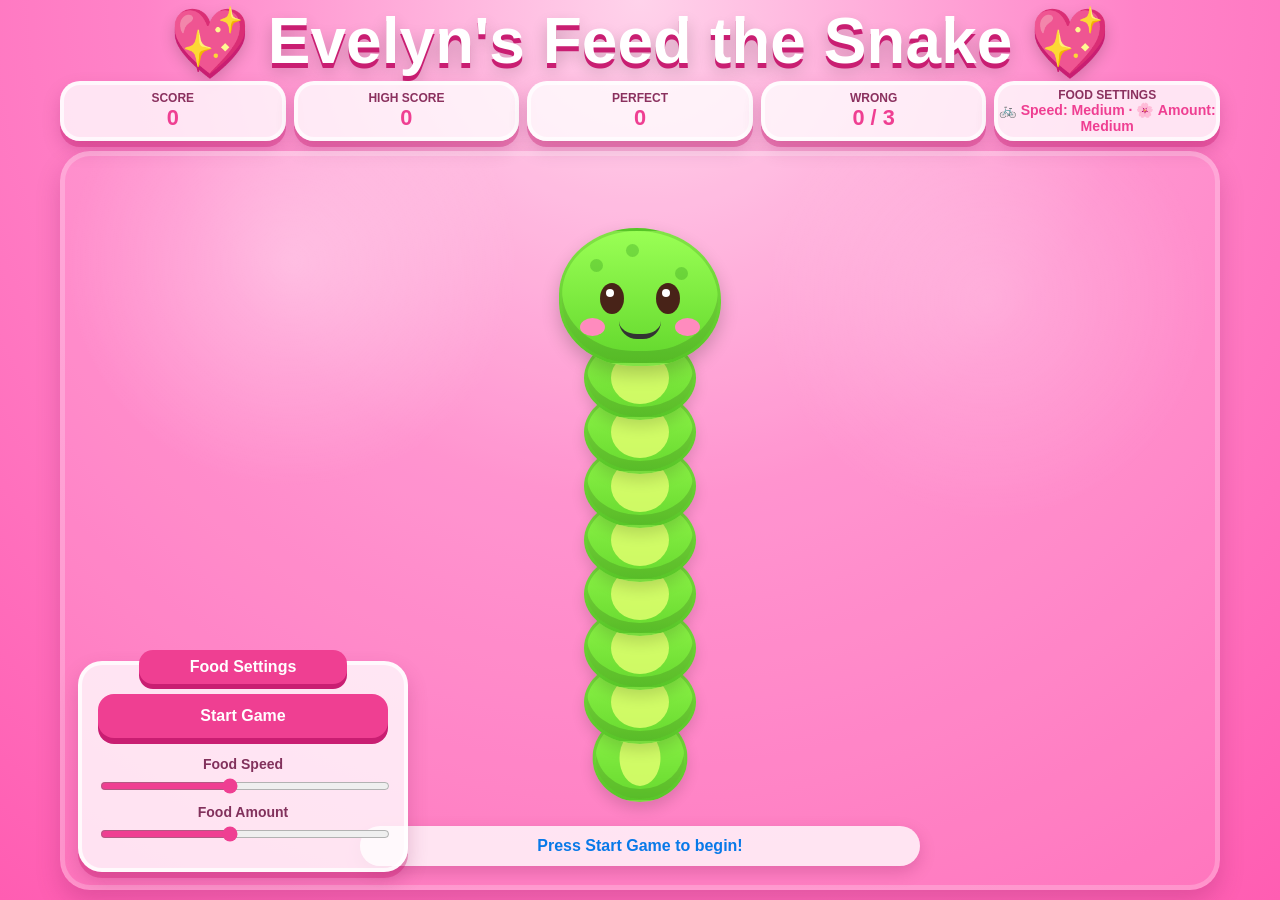
==== index.html @ 7399cce0 "Add files via upload" ====
<!doctype html>
<html lang="en">
<head>
<meta charset="utf-8" />
<meta name="viewport" content="width=device-width,initial-scale=1,viewport-fit=cover" />
<title>Evelyn's Feed the Snake</title>
<link rel="stylesheet" href="style.css" />
</head>
<body>
<main class="app">
  <header>
    <h1>💖 Evelyn's Feed the Snake 💖</h1>
    <section class="hud">
      <div><span>Score</span><b id="score">0</b></div>
      <div><span>High Score</span><b id="high">0</b></div>
      <div><span>Perfect</span><b id="perfect">0</b></div>
      <div><span>Wrong</span><b id="wrong">0 / 3</b></div>
      <div class="settings"><span>Food Settings</span><b id="settingsText">🚲 Speed: Medium · 🌸 Amount: Medium</b></div>
    </section>
  </header>

  <section class="game" id="game">
    <div class="snake" id="snake">
      <div class="tail"></div>
      <div class="seg s7"></div><div class="seg s6"></div><div class="seg s5"></div><div class="seg s4"></div><div class="seg s3"></div><div class="seg s2"></div><div class="seg s1"></div>
      <div class="head" id="head">
        <i class="spot a"></i><i class="spot b"></i><i class="spot c"></i>
        <i class="eye l"></i><i class="eye r"></i>
        <i class="cheek l"></i><i class="cheek r"></i>
        <i class="mouth"></i>
      </div>
    </div>

    <div class="toast" id="toast"></div>
    <div class="mega" id="mega">🔥 MEGA FEAST! 🔥<small id="megaPts">+0 points</small></div>
    <div class="goldAlert" id="goldAlert">⭐ Golden Meat appeared! ⭐</div>
    <div class="status" id="status">Press Start Game to begin!</div>

    <section class="controls">
      <strong>Food Settings</strong>
      <button id="start" type="button">Start Game</button>
      <label>Food Speed <input id="speed" type="range" min="1" max="10" value="5" /></label>
      <label>Food Amount <input id="amount" type="range" min="1" max="10" value="5" /></label>
    </section>

    <section class="gameOver" id="gameOver">
      <h2>Game Over</h2>
      <p id="finalScore">Final score: 0</p>
      <button id="again" type="button">Play Again</button>
    </section>
  </section>
</main>
<script src="game.js"></script>
</body>
</html>
---- style.css ----
*{box-sizing:border-box}html,body{margin:0;width:100%;height:100%;overflow:hidden;font-family:"Trebuchet MS",Arial,sans-serif;background:radial-gradient(circle at top,#ffd3eb,#ff83c8 45%,#ff5db2);color:#fff}button,input{font:inherit}.app{height:100dvh;width:min(1180px,100vw);margin:auto;padding:10px;display:grid;grid-template-rows:auto 1fr;gap:10px}h1{text-align:center;margin:0 0 8px;font-size:clamp(30px,5vw,68px);line-height:.98;text-shadow:0 5px 0 #c91e72,0 8px 16px #0003}.hud{display:grid;grid-template-columns:repeat(5,1fr);gap:8px}.hud>div{min-height:60px;border:4px solid #ffffffbb;border-radius:20px;background:#ffffffc9;color:#ef3f92;display:flex;align-items:center;justify-content:center;flex-direction:column;font-weight:900;box-shadow:0 6px 0 #c91e7260,0 9px 18px #7c145139}.hud span{font-size:12px;text-transform:uppercase;color:#8b315f}.hud b{font-size:clamp(15px,1.7vw,24px);text-align:center}.settings b{font-size:clamp(12px,1.1vw,16px)}.game{position:relative;overflow:hidden;border-radius:30px;background:radial-gradient(circle at 20% 15%,#ffffff55,transparent 20%),radial-gradient(circle at 80% 20%,#ffffff33,transparent 20%),#ffffff24;box-shadow:inset 0 0 0 5px #ffffff38,0 12px 24px #7c145139;touch-action:none}.game.shake{animation:shake .32s}.snake{position:absolute;left:50%;top:49%;width:190px;height:570px;transform:translate(-50%,-50%);z-index:4;animation:idle 2.8s ease-in-out infinite}.seg,.tail{position:absolute;left:50%;transform:translateX(-50%);border-radius:50%;background:linear-gradient(#91f54a,#66d92e);border:3px solid #328c1840;box-shadow:inset 0 -10px #0002,0 7px 14px #0002}.seg{width:112px;height:84px}.seg:after,.tail:after{content:"";position:absolute;inset:13px 24px;border-radius:50%;background:#e0ff6ed9}.s1{top:108px}.s2{top:162px}.s3{top:216px}.s4{top:270px}.s5{top:324px}.s6{top:378px}.s7{top:432px}.tail{top:486px;width:95px;height:88px}.head{position:absolute;top:0;left:50%;width:162px;height:138px;transform:translateX(-50%);border-radius:48% 52% 46% 46%;background:linear-gradient(#9aff55,#62d72c);border:3px solid #328c183d;box-shadow:inset 0 -12px #0002,0 8px 18px #0003;z-index:6}.spot{position:absolute;width:13px;height:13px;border-radius:50%;background:#2e961c52}.spot.a{left:28px;top:28px}.spot.b{left:64px;top:13px}.spot.c{right:30px;top:36px}.eye{position:absolute;top:52px;width:24px;height:31px;border-radius:50%;background:#482318;animation:blink 4.5s infinite}.eye:after{content:"";position:absolute;left:6px;top:6px;width:8px;height:8px;border-radius:50%;background:white}.eye.l{left:38px}.eye.r{right:38px}.cheek{position:absolute;top:87px;width:25px;height:18px;border-radius:50%;background:#ff8bbe}.cheek.l{left:18px}.cheek.r{right:18px}.mouth{position:absolute;left:50%;bottom:24px;width:42px;height:18px;transform:translateX(-50%);border-bottom:5px solid #333;border-radius:0 0 30px 30px}.snake.eat .mouth{height:32px;border:5px solid #333;border-top:0;background:#ff8aa9}.snake.happy{animation:happy .9s ease}.snake.wrong{animation:wrong .75s ease}.snake.wrong .head{background:linear-gradient(#ffe45a,#ff9d2e)}.snake.megaDance{animation:megaDance 2s ease-in-out}.controls{position:absolute;left:18px;bottom:18px;z-index:12;width:330px;padding:16px;border:4px solid #ffffffc7;border-radius:24px;background:#ffffffc9;color:#333;box-shadow:0 6px 0 #c91e7260,0 10px 20px #7c145139;font-weight:900}.controls strong{display:block;width:72%;margin:-31px auto 10px;padding:8px 12px;border-radius:14px;background:#ef3f92;color:white;text-align:center;box-shadow:0 5px 0 #c91e72}.controls button,.gameOver button{width:100%;margin-bottom:10px;padding:13px;border:0;border-radius:16px;background:#ef3f92;color:white;font-weight:900;cursor:pointer;box-shadow:0 6px 0 #c91e72;touch-action:manipulation}.controls button:active,.gameOver button:active{transform:translateY(4px);box-shadow:0 2px 0 #c91e72}.controls label{display:grid;gap:4px;margin:8px 0;text-align:center;color:#82315c;font-size:14px}input[type=range]{width:100%;accent-color:#ef3f92}.status{position:absolute;left:50%;bottom:24px;transform:translateX(-50%);z-index:10;min-width:min(560px,calc(100% - 24px));padding:11px 18px;border-radius:999px;background:#ffffffc9;color:#0879e8;text-align:center;font-weight:900;box-shadow:0 6px 16px #7c145139}.food{position:absolute;left:0;bottom:-90px;width:58px;height:58px;border-radius:50%;background:#ffffffe8;box-shadow:0 8px 16px #0003;display:grid;place-items:center;font-size:36px;z-index:8;touch-action:none;animation:floatFood linear forwards,wobble 1.7s ease-in-out infinite}.food.dragging{position:fixed;z-index:999;animation-play-state:paused;transform:none!important;cursor:grabbing}.food.golden{width:74px;height:74px;background:transparent;box-shadow:none}.goldenIcon{position:relative;width:74px;height:74px;display:grid;place-items:center;animation:goldPulse .9s ease-in-out infinite;filter:drop-shadow(0 0 14px #fff176) drop-shadow(0 0 24px #ffd600)}.goldenIcon:before{content:"⭐";position:absolute;font-size:74px;filter:drop-shadow(0 4px 0 #ff9800)}.goldenIcon:after{content:"✨";position:absolute;right:-8px;top:-8px;font-size:24px}.goldenIcon span{position:relative;z-index:2;font-size:40px;transform:rotate(-10deg);filter:drop-shadow(0 3px 2px #0005)}.toast{position:absolute;left:50%;top:34%;transform:translate(-50%,-50%);z-index:40;pointer-events:none;font-size:clamp(28px,5vw,64px);font-weight:900;text-shadow:0 4px #0003;opacity:0}.toast.show{animation:toast .9s ease forwards}.goldAlert{position:absolute;left:50%;top:18px;transform:translateX(-50%) translateY(-10px);opacity:0;z-index:35;background:#ffffffe6;color:#e88a00;border:3px solid #ffe55a;border-radius:999px;padding:9px 18px;font-weight:900;box-shadow:0 0 18px #ffd600,0 8px 16px #7c145139;transition:.25s;pointer-events:none}.goldAlert.show{opacity:1;transform:translateX(-50%) translateY(0)}.mega{position:absolute;left:50%;top:38%;z-index:50;transform:translate(-50%,-50%) scale(.4);display:none;text-align:center;color:white;padding:18px 34px;border-radius:28px;border:5px solid white;background:linear-gradient(135deg,#ffeb3b,#ff6ec7,#8e5cff);font-size:clamp(32px,5vw,72px);font-weight:900;text-shadow:0 5px #0003;box-shadow:0 0 35px white,0 15px 30px #7c145139;pointer-events:none}.mega.show{display:block;animation:megaPop 1.6s ease forwards}.mega small{display:block;font-size:.45em}.heart{position:absolute;z-index:45;pointer-events:none;font-size:32px;animation:heartFly 1.6s ease-out forwards}.confetti{position:fixed;top:-20px;width:12px;height:18px;z-index:60;animation:confetti 2.8s ease-out forwards}.gameOver{position:absolute;inset:0;z-index:80;display:none;flex-direction:column;align-items:center;justify-content:center;background:#e22184e6;text-align:center;padding:24px}.gameOver.show{display:flex}.gameOver h2{margin:0 0 10px;font-size:clamp(48px,8vw,96px);text-shadow:0 6px 0 #c91e72}.gameOver p{font-size:clamp(19px,3vw,32px);font-weight:900}@keyframes idle{0%,100%{translate:0 0;rotate:-1.4deg}50%{translate:0 -8px;rotate:1.4deg}}@keyframes blink{0%,90%,100%{scale:1 1}94%{scale:1 .15}}@keyframes happy{0%{transform:translate(-50%,-50%) rotate(0) scale(1)}60%{transform:translate(-50%,-50%) rotate(360deg) scale(1.1)}100%{transform:translate(-50%,-50%) rotate(360deg) scale(1)}}@keyframes wrong{0%,100%{transform:translate(-50%,-50%)}35%{transform:translate(-50%,-84%) rotate(-8deg)}70%{transform:translate(-50%,-42%) rotate(8deg)}}@keyframes megaDance{0%,100%{transform:translate(-50%,-50%) rotate(0) scale(1)}15%{transform:translate(-50%,-56%) rotate(-14deg) scale(1.08)}30%{transform:translate(-50%,-46%) rotate(14deg) scale(1.04)}45%{transform:translate(-50%,-58%) rotate(-18deg) scale(1.12)}60%{transform:translate(-50%,-46%) rotate(18deg) scale(1.06)}78%{transform:translate(-50%,-57%) rotate(-10deg) scale(1.1)}}@keyframes shake{0%,100%{transform:translateX(0)}20%{transform:translateX(-8px)}40%{transform:translateX(8px)}60%{transform:translateX(-5px)}80%{transform:translateX(5px)}}@keyframes floatFood{from{translate:0 0;opacity:0}8%{opacity:1}92%{opacity:1}to{translate:0 calc(-100vh - 140px);opacity:0}}@keyframes wobble{0%,100%{rotate:-6deg}50%{rotate:8deg}}@keyframes goldPulse{0%,100%{scale:1}50%{scale:1.14}}@keyframes toast{0%{opacity:0;transform:translate(-50%,-30%) scale(.4)}30%{opacity:1;transform:translate(-50%,-50%) scale(1.1)}100%{opacity:0;transform:translate(-50%,-92%) scale(.85)}}@keyframes megaPop{0%{opacity:0;transform:translate(-50%,-50%) scale(.25) rotate(-8deg)}18%{opacity:1;transform:translate(-50%,-50%) scale(1.15) rotate(4deg)}65%{opacity:1;transform:translate(-50%,-50%) scale(1) rotate(0)}100%{opacity:0;transform:translate(-50%,-80%) scale(.75) rotate(6deg)}}@keyframes heartFly{from{opacity:0;transform:translate(0,0) scale(.4) rotate(0)}15%{opacity:1}to{opacity:0;transform:translate(var(--dx),var(--dy)) scale(1.35) rotate(320deg)}}@keyframes confetti{to{transform:translateY(110vh) rotate(720deg);opacity:0}}@media(max-width:1000px){.hud{grid-template-columns:repeat(4,1fr)}.settings{grid-column:1/-1}.snake{transform:translate(-50%,-50%) scale(.82)}.controls{left:12px;right:12px;bottom:12px;width:auto;display:grid;grid-template-columns:1fr 1fr;gap:8px 12px}.controls strong{display:none}.controls button{grid-column:1/-1;margin-bottom:0}.status{bottom:158px}}@media(max-width:620px){.app{padding:6px;gap:6px}h1{font-size:clamp(25px,8vw,38px)}.hud{gap:5px}.hud>div{min-height:43px;border-width:3px;border-radius:15px}.hud span{font-size:9px}.hud b{font-size:13px}.settings b{font-size:11px}.game{border-radius:20px}.snake{top:57%;transform:translate(-50%,-50%) scale(.42)}.controls{padding:9px;border-width:3px;border-radius:18px}.controls button{padding:10px 12px}.controls label{margin:2px 0;font-size:11px}.status{bottom:138px;font-size:12px;padding:8px 10px}.food{width:44px;height:44px;font-size:28px}.food.golden,.goldenIcon{width:58px;height:58px}.goldenIcon:before{font-size:58px}.goldenIcon span{font-size:31px}.mega{width:88%;font-size:32px;padding:14px 16px}}
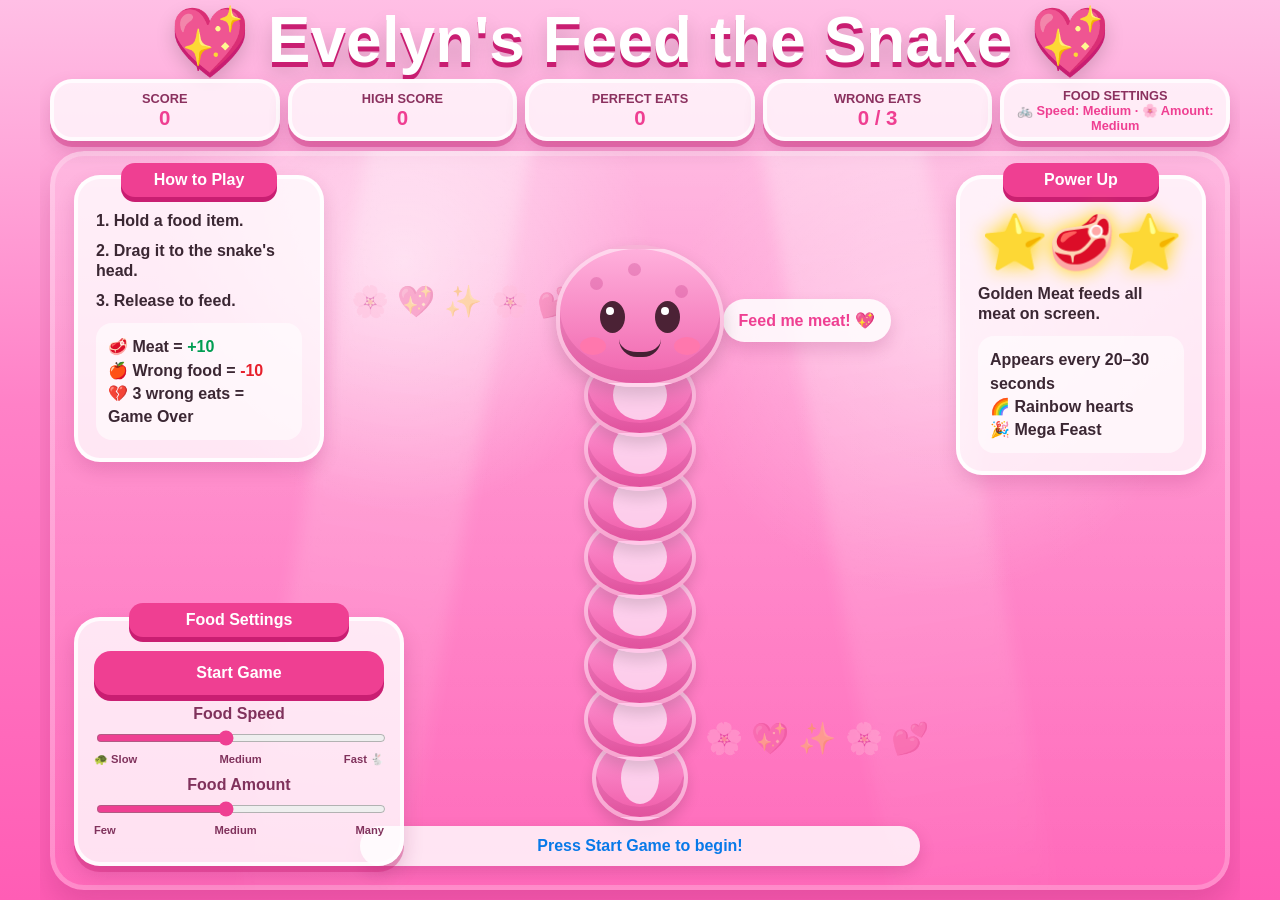
==== commit 0ae28d2c: "Add files via upload" ====
--- a/index.html
+++ b/index.html
@@ -1,55 +1,120 @@
-<!doctype html>
+<!DOCTYPE html>
 <html lang="en">
 <head>
-<meta charset="utf-8" />
-<meta name="viewport" content="width=device-width,initial-scale=1,viewport-fit=cover" />
-<title>Evelyn's Feed the Snake</title>
-<link rel="stylesheet" href="style.css" />
+  <meta charset="UTF-8" />
+  <meta name="viewport" content="width=device-width, initial-scale=1.0, viewport-fit=cover" />
+  <title>Evelyn's Feed the Snake V2</title>
+  <link rel="stylesheet" href="style.css" />
 </head>
 <body>
-<main class="app">
-  <header>
-    <h1>💖 Evelyn's Feed the Snake 💖</h1>
-    <section class="hud">
-      <div><span>Score</span><b id="score">0</b></div>
-      <div><span>High Score</span><b id="high">0</b></div>
-      <div><span>Perfect</span><b id="perfect">0</b></div>
-      <div><span>Wrong</span><b id="wrong">0 / 3</b></div>
-      <div class="settings"><span>Food Settings</span><b id="settingsText">🚲 Speed: Medium · 🌸 Amount: Medium</b></div>
-    </section>
-  </header>
+  <main class="game" id="game">
+    <section class="top-shell">
+      <h1>💖 Evelyn's Feed the Snake 💖</h1>
 
-  <section class="game" id="game">
-    <div class="snake" id="snake">
-      <div class="tail"></div>
-      <div class="seg s7"></div><div class="seg s6"></div><div class="seg s5"></div><div class="seg s4"></div><div class="seg s3"></div><div class="seg s2"></div><div class="seg s1"></div>
-      <div class="head" id="head">
-        <i class="spot a"></i><i class="spot b"></i><i class="spot c"></i>
-        <i class="eye l"></i><i class="eye r"></i>
-        <i class="cheek l"></i><i class="cheek r"></i>
-        <i class="mouth"></i>
-      </div>
-    </div>
-
-    <div class="toast" id="toast"></div>
-    <div class="mega" id="mega">🔥 MEGA FEAST! 🔥<small id="megaPts">+0 points</small></div>
-    <div class="goldAlert" id="goldAlert">⭐ Golden Meat appeared! ⭐</div>
-    <div class="status" id="status">Press Start Game to begin!</div>
-
-    <section class="controls">
-      <strong>Food Settings</strong>
-      <button id="start" type="button">Start Game</button>
-      <label>Food Speed <input id="speed" type="range" min="1" max="10" value="5" /></label>
-      <label>Food Amount <input id="amount" type="range" min="1" max="10" value="5" /></label>
+      <section class="hud">
+        <div class="hud-card">
+          <span>Score</span>
+          <strong id="score">0</strong>
+        </div>
+        <div class="hud-card">
+          <span>High Score</span>
+          <strong id="highScore">0</strong>
+        </div>
+        <div class="hud-card">
+          <span>Perfect Eats</span>
+          <strong id="perfect">0</strong>
+        </div>
+        <div class="hud-card">
+          <span>Wrong Eats</span>
+          <strong id="wrong">0 / 3</strong>
+        </div>
+        <div class="hud-card settings-readout">
+          <span>Food Settings</span>
+          <strong id="settingsReadout">🚲 Speed: Medium · 🌸 Amount: Medium</strong>
+        </div>
+      </section>
     </section>
 
-    <section class="gameOver" id="gameOver">
-      <h2>Game Over</h2>
-      <p id="finalScore">Final score: 0</p>
-      <button id="again" type="button">Play Again</button>
+    <section class="playfield" id="playfield">
+      <div class="sky-lights"></div>
+      <div class="blossoms"></div>
+
+      <section class="info-card left-card desktop-only">
+        <div class="tab">How to Play</div>
+        <p><b>1.</b> Hold a food item.</p>
+        <p><b>2.</b> Drag it to the snake's head.</p>
+        <p><b>3.</b> Release to feed.</p>
+        <div class="mini-rule">🥩 Meat = <b class="good">+10</b><br>🍎 Wrong food = <b class="bad">-10</b><br>💔 3 wrong eats = Game Over</div>
+      </section>
+
+      <section class="info-card right-card desktop-only">
+        <div class="tab">Power Up</div>
+        <div class="gold-preview">⭐🥩⭐</div>
+        <p><b>Golden Meat</b> feeds all meat on screen.</p>
+        <div class="mini-rule">Appears every <b>20–30 seconds</b><br>🌈 Rainbow hearts<br>🎉 Mega Feast</div>
+      </section>
+
+      <section class="snake-stage">
+        <div class="speech desktop-only">Feed me meat! 💖</div>
+        <div class="snake-wrap" id="snakeWrap">
+          <div class="snake">
+            <div class="tail"></div>
+            <div class="body b7"></div>
+            <div class="body b6"></div>
+            <div class="body b5"></div>
+            <div class="body b4"></div>
+            <div class="body b3"></div>
+            <div class="body b2"></div>
+            <div class="body b1"></div>
+            <div class="head" id="snakeHead">
+              <div class="spot s1"></div>
+              <div class="spot s2"></div>
+              <div class="spot s3"></div>
+              <div class="eye left"></div>
+              <div class="eye right"></div>
+              <div class="cheek left"></div>
+              <div class="cheek right"></div>
+              <div class="mouth"></div>
+              <div class="tongue"></div>
+            </div>
+          </div>
+        </div>
+      </section>
+
+      <div class="status" id="status">Press Start Game to begin!</div>
+      <button class="mobile-settings-btn" id="mobileSettingsBtn" type="button">⚙ Food Settings</button>
+
+      <section class="settings-panel" id="settingsPanel">
+        <div class="tab">Food Settings</div>
+        <button class="start-btn" id="startBtn" type="button">Start Game</button>
+
+        <label>
+          <span>Food Speed</span>
+          <input id="speed" type="range" min="1" max="10" value="5" />
+          <small><span>🐢 Slow</span><span>Medium</span><span>Fast 🐇</span></small>
+        </label>
+
+        <label>
+          <span>Food Amount</span>
+          <input id="amount" type="range" min="1" max="10" value="5" />
+          <small><span>Few</span><span>Medium</span><span>Many</span></small>
+        </label>
+
+        <button class="close-settings" id="closeSettings" type="button">Close</button>
+      </section>
+
+      <div class="float-msg" id="floatMsg"></div>
+      <div class="gold-alert" id="goldAlert">⭐ Golden Meat appeared! ⭐</div>
+      <div class="mega" id="mega">🔥 MEGA FEAST! 🔥<br><span id="megaPts">+0 points</span></div>
+
+      <section class="game-over" id="gameOver">
+        <h2>Game Over</h2>
+        <p id="finalScore">Final score: 0</p>
+        <button class="start-btn" id="againBtn" type="button">Play Again</button>
+      </section>
     </section>
-  </section>
-</main>
-<script src="game.js"></script>
+  </main>
+
+  <script src="game.js"></script>
 </body>
 </html>
--- a/style.css
+++ b/style.css
@@ -1 +1 @@
-*{box-sizing:border-box}html,body{margin:0;width:100%;height:100%;overflow:hidden;font-family:"Trebuchet MS",Arial,sans-serif;background:radial-gradient(circle at top,#ffd3eb,#ff83c8 45%,#ff5db2);color:#fff}button,input{font:inherit}.app{height:100dvh;width:min(1180px,100vw);margin:auto;padding:10px;display:grid;grid-template-rows:auto 1fr;gap:10px}h1{text-align:center;margin:0 0 8px;font-size:clamp(30px,5vw,68px);line-height:.98;text-shadow:0 5px 0 #c91e72,0 8px 16px #0003}.hud{display:grid;grid-template-columns:repeat(5,1fr);gap:8px}.hud>div{min-height:60px;border:4px solid #ffffffbb;border-radius:20px;background:#ffffffc9;color:#ef3f92;display:flex;align-items:center;justify-content:center;flex-direction:column;font-weight:900;box-shadow:0 6px 0 #c91e7260,0 9px 18px #7c145139}.hud span{font-size:12px;text-transform:uppercase;color:#8b315f}.hud b{font-size:clamp(15px,1.7vw,24px);text-align:center}.settings b{font-size:clamp(12px,1.1vw,16px)}.game{position:relative;overflow:hidden;border-radius:30px;background:radial-gradient(circle at 20% 15%,#ffffff55,transparent 20%),radial-gradient(circle at 80% 20%,#ffffff33,transparent 20%),#ffffff24;box-shadow:inset 0 0 0 5px #ffffff38,0 12px 24px #7c145139;touch-action:none}.game.shake{animation:shake .32s}.snake{position:absolute;left:50%;top:49%;width:190px;height:570px;transform:translate(-50%,-50%);z-index:4;animation:idle 2.8s ease-in-out infinite}.seg,.tail{position:absolute;left:50%;transform:translateX(-50%);border-radius:50%;background:linear-gradient(#91f54a,#66d92e);border:3px solid #328c1840;box-shadow:inset 0 -10px #0002,0 7px 14px #0002}.seg{width:112px;height:84px}.seg:after,.tail:after{content:"";position:absolute;inset:13px 24px;border-radius:50%;background:#e0ff6ed9}.s1{top:108px}.s2{top:162px}.s3{top:216px}.s4{top:270px}.s5{top:324px}.s6{top:378px}.s7{top:432px}.tail{top:486px;width:95px;height:88px}.head{position:absolute;top:0;left:50%;width:162px;height:138px;transform:translateX(-50%);border-radius:48% 52% 46% 46%;background:linear-gradient(#9aff55,#62d72c);border:3px solid #328c183d;box-shadow:inset 0 -12px #0002,0 8px 18px #0003;z-index:6}.spot{position:absolute;width:13px;height:13px;border-radius:50%;background:#2e961c52}.spot.a{left:28px;top:28px}.spot.b{left:64px;top:13px}.spot.c{right:30px;top:36px}.eye{position:absolute;top:52px;width:24px;height:31px;border-radius:50%;background:#482318;animation:blink 4.5s infinite}.eye:after{content:"";position:absolute;left:6px;top:6px;width:8px;height:8px;border-radius:50%;background:white}.eye.l{left:38px}.eye.r{right:38px}.cheek{position:absolute;top:87px;width:25px;height:18px;border-radius:50%;background:#ff8bbe}.cheek.l{left:18px}.cheek.r{right:18px}.mouth{position:absolute;left:50%;bottom:24px;width:42px;height:18px;transform:translateX(-50%);border-bottom:5px solid #333;border-radius:0 0 30px 30px}.snake.eat .mouth{height:32px;border:5px solid #333;border-top:0;background:#ff8aa9}.snake.happy{animation:happy .9s ease}.snake.wrong{animation:wrong .75s ease}.snake.wrong .head{background:linear-gradient(#ffe45a,#ff9d2e)}.snake.megaDance{animation:megaDance 2s ease-in-out}.controls{position:absolute;left:18px;bottom:18px;z-index:12;width:330px;padding:16px;border:4px solid #ffffffc7;border-radius:24px;background:#ffffffc9;color:#333;box-shadow:0 6px 0 #c91e7260,0 10px 20px #7c145139;font-weight:900}.controls strong{display:block;width:72%;margin:-31px auto 10px;padding:8px 12px;border-radius:14px;background:#ef3f92;color:white;text-align:center;box-shadow:0 5px 0 #c91e72}.controls button,.gameOver button{width:100%;margin-bottom:10px;padding:13px;border:0;border-radius:16px;background:#ef3f92;color:white;font-weight:900;cursor:pointer;box-shadow:0 6px 0 #c91e72;touch-action:manipulation}.controls button:active,.gameOver button:active{transform:translateY(4px);box-shadow:0 2px 0 #c91e72}.controls label{display:grid;gap:4px;margin:8px 0;text-align:center;color:#82315c;font-size:14px}input[type=range]{width:100%;accent-color:#ef3f92}.status{position:absolute;left:50%;bottom:24px;transform:translateX(-50%);z-index:10;min-width:min(560px,calc(100% - 24px));padding:11px 18px;border-radius:999px;background:#ffffffc9;color:#0879e8;text-align:center;font-weight:900;box-shadow:0 6px 16px #7c145139}.food{position:absolute;left:0;bottom:-90px;width:58px;height:58px;border-radius:50%;background:#ffffffe8;box-shadow:0 8px 16px #0003;display:grid;place-items:center;font-size:36px;z-index:8;touch-action:none;animation:floatFood linear forwards,wobble 1.7s ease-in-out infinite}.food.dragging{position:fixed;z-index:999;animation-play-state:paused;transform:none!important;cursor:grabbing}.food.golden{width:74px;height:74px;background:transparent;box-shadow:none}.goldenIcon{position:relative;width:74px;height:74px;display:grid;place-items:center;animation:goldPulse .9s ease-in-out infinite;filter:drop-shadow(0 0 14px #fff176) drop-shadow(0 0 24px #ffd600)}.goldenIcon:before{content:"⭐";position:absolute;font-size:74px;filter:drop-shadow(0 4px 0 #ff9800)}.goldenIcon:after{content:"✨";position:absolute;right:-8px;top:-8px;font-size:24px}.goldenIcon span{position:relative;z-index:2;font-size:40px;transform:rotate(-10deg);filter:drop-shadow(0 3px 2px #0005)}.toast{position:absolute;left:50%;top:34%;transform:translate(-50%,-50%);z-index:40;pointer-events:none;font-size:clamp(28px,5vw,64px);font-weight:900;text-shadow:0 4px #0003;opacity:0}.toast.show{animation:toast .9s ease forwards}.goldAlert{position:absolute;left:50%;top:18px;transform:translateX(-50%) translateY(-10px);opacity:0;z-index:35;background:#ffffffe6;color:#e88a00;border:3px solid #ffe55a;border-radius:999px;padding:9px 18px;font-weight:900;box-shadow:0 0 18px #ffd600,0 8px 16px #7c145139;transition:.25s;pointer-events:none}.goldAlert.show{opacity:1;transform:translateX(-50%) translateY(0)}.mega{position:absolute;left:50%;top:38%;z-index:50;transform:translate(-50%,-50%) scale(.4);display:none;text-align:center;color:white;padding:18px 34px;border-radius:28px;border:5px solid white;background:linear-gradient(135deg,#ffeb3b,#ff6ec7,#8e5cff);font-size:clamp(32px,5vw,72px);font-weight:900;text-shadow:0 5px #0003;box-shadow:0 0 35px white,0 15px 30px #7c145139;pointer-events:none}.mega.show{display:block;animation:megaPop 1.6s ease forwards}.mega small{display:block;font-size:.45em}.heart{position:absolute;z-index:45;pointer-events:none;font-size:32px;animation:heartFly 1.6s ease-out forwards}.confetti{position:fixed;top:-20px;width:12px;height:18px;z-index:60;animation:confetti 2.8s ease-out forwards}.gameOver{position:absolute;inset:0;z-index:80;display:none;flex-direction:column;align-items:center;justify-content:center;background:#e22184e6;text-align:center;padding:24px}.gameOver.show{display:flex}.gameOver h2{margin:0 0 10px;font-size:clamp(48px,8vw,96px);text-shadow:0 6px 0 #c91e72}.gameOver p{font-size:clamp(19px,3vw,32px);font-weight:900}@keyframes idle{0%,100%{translate:0 0;rotate:-1.4deg}50%{translate:0 -8px;rotate:1.4deg}}@keyframes blink{0%,90%,100%{scale:1 1}94%{scale:1 .15}}@keyframes happy{0%{transform:translate(-50%,-50%) rotate(0) scale(1)}60%{transform:translate(-50%,-50%) rotate(360deg) scale(1.1)}100%{transform:translate(-50%,-50%) rotate(360deg) scale(1)}}@keyframes wrong{0%,100%{transform:translate(-50%,-50%)}35%{transform:translate(-50%,-84%) rotate(-8deg)}70%{transform:translate(-50%,-42%) rotate(8deg)}}@keyframes megaDance{0%,100%{transform:translate(-50%,-50%) rotate(0) scale(1)}15%{transform:translate(-50%,-56%) rotate(-14deg) scale(1.08)}30%{transform:translate(-50%,-46%) rotate(14deg) scale(1.04)}45%{transform:translate(-50%,-58%) rotate(-18deg) scale(1.12)}60%{transform:translate(-50%,-46%) rotate(18deg) scale(1.06)}78%{transform:translate(-50%,-57%) rotate(-10deg) scale(1.1)}}@keyframes shake{0%,100%{transform:translateX(0)}20%{transform:translateX(-8px)}40%{transform:translateX(8px)}60%{transform:translateX(-5px)}80%{transform:translateX(5px)}}@keyframes floatFood{from{translate:0 0;opacity:0}8%{opacity:1}92%{opacity:1}to{translate:0 calc(-100vh - 140px);opacity:0}}@keyframes wobble{0%,100%{rotate:-6deg}50%{rotate:8deg}}@keyframes goldPulse{0%,100%{scale:1}50%{scale:1.14}}@keyframes toast{0%{opacity:0;transform:translate(-50%,-30%) scale(.4)}30%{opacity:1;transform:translate(-50%,-50%) scale(1.1)}100%{opacity:0;transform:translate(-50%,-92%) scale(.85)}}@keyframes megaPop{0%{opacity:0;transform:translate(-50%,-50%) scale(.25) rotate(-8deg)}18%{opacity:1;transform:translate(-50%,-50%) scale(1.15) rotate(4deg)}65%{opacity:1;transform:translate(-50%,-50%) scale(1) rotate(0)}100%{opacity:0;transform:translate(-50%,-80%) scale(.75) rotate(6deg)}}@keyframes heartFly{from{opacity:0;transform:translate(0,0) scale(.4) rotate(0)}15%{opacity:1}to{opacity:0;transform:translate(var(--dx),var(--dy)) scale(1.35) rotate(320deg)}}@keyframes confetti{to{transform:translateY(110vh) rotate(720deg);opacity:0}}@media(max-width:1000px){.hud{grid-template-columns:repeat(4,1fr)}.settings{grid-column:1/-1}.snake{transform:translate(-50%,-50%) scale(.82)}.controls{left:12px;right:12px;bottom:12px;width:auto;display:grid;grid-template-columns:1fr 1fr;gap:8px 12px}.controls strong{display:none}.controls button{grid-column:1/-1;margin-bottom:0}.status{bottom:158px}}@media(max-width:620px){.app{padding:6px;gap:6px}h1{font-size:clamp(25px,8vw,38px)}.hud{gap:5px}.hud>div{min-height:43px;border-width:3px;border-radius:15px}.hud span{font-size:9px}.hud b{font-size:13px}.settings b{font-size:11px}.game{border-radius:20px}.snake{top:57%;transform:translate(-50%,-50%) scale(.42)}.controls{padding:9px;border-width:3px;border-radius:18px}.controls button{padding:10px 12px}.controls label{margin:2px 0;font-size:11px}.status{bottom:138px;font-size:12px;padding:8px 10px}.food{width:44px;height:44px;font-size:28px}.food.golden,.goldenIcon{width:58px;height:58px}.goldenIcon:before{font-size:58px}.goldenIcon span{font-size:31px}.mega{width:88%;font-size:32px;padding:14px 16px}}
+*{box-sizing:border-box}html,body{margin:0;width:100%;height:100%;overflow:hidden;font-family:"Trebuchet MS",Arial,sans-serif;color:white;background:linear-gradient(180deg,#ffbfe5 0%,#ff81c7 45%,#ff5db5 100%)}button,input{font:inherit}button{-webkit-tap-highlight-color:transparent}.game{width:min(1200px,100vw);height:100dvh;margin:0 auto;padding:10px;display:grid;grid-template-rows:auto 1fr;gap:10px;overflow:hidden}.top-shell h1{margin:0 0 8px;text-align:center;font-size:clamp(2rem,5vw,4.4rem);line-height:.96;text-shadow:0 5px 0 #c91e72,0 10px 20px rgba(0,0,0,.18)}.hud{display:grid;grid-template-columns:repeat(5,1fr);gap:8px}.hud-card{min-height:62px;border:4px solid rgba(255,255,255,.78);border-radius:22px;background:rgba(255,255,255,.76);color:#ef3f92;box-shadow:0 6px 0 rgba(201,30,114,.38),0 10px 20px rgba(124,20,81,.2);display:flex;flex-direction:column;justify-content:center;align-items:center;text-align:center;font-weight:900}.hud-card span{font-size:clamp(.62rem,1vw,.85rem);text-transform:uppercase;color:#8b315f}.hud-card strong{font-size:clamp(.95rem,1.6vw,1.4rem)}.settings-readout strong{font-size:clamp(.7rem,1vw,.95rem)}.playfield{position:relative;overflow:hidden;border-radius:34px;background:linear-gradient(180deg,rgba(255,255,255,.20),rgba(255,255,255,.08)),radial-gradient(circle at 30% 15%,rgba(255,255,255,.55),transparent 24%),radial-gradient(circle at 75% 25%,rgba(255,255,255,.32),transparent 25%);box-shadow:inset 0 0 0 5px rgba(255,255,255,.23),0 18px 32px rgba(124,20,81,.2);touch-action:none}.playfield.shake{animation:shake .32s ease}@keyframes shake{0%,100%{transform:translateX(0)}20%{transform:translateX(-7px)}40%{transform:translateX(7px)}60%{transform:translateX(-4px)}80%{transform:translateX(4px)}}.sky-lights:before,.sky-lights:after{content:"";position:absolute;top:-20%;width:160px;height:130%;background:linear-gradient(180deg,rgba(255,255,255,.45),rgba(255,255,255,0));filter:blur(8px);transform:rotate(10deg);opacity:.7}.sky-lights:before{left:22%}.sky-lights:after{right:21%;transform:rotate(-10deg)}.blossoms:before,.blossoms:after{content:"🌸  💖  ✨  🌸  💕";position:absolute;width:100%;font-size:clamp(1rem,2.4vw,2rem);opacity:.35;text-align:center;animation:drift 16s linear infinite}.blossoms:before{top:18%;left:-15%}.blossoms:after{bottom:18%;right:-15%;animation-direction:reverse;animation-duration:23s}@keyframes drift{from{transform:translateX(-12%) rotate(0)}to{transform:translateX(12%) rotate(360deg)}}.info-card{position:absolute;top:24px;width:250px;min-height:260px;background:rgba(255,255,255,.78);border:4px solid rgba(255,255,255,.86);border-radius:26px;color:#3b2733;font-weight:900;padding:18px;z-index:6;box-shadow:0 8px 18px rgba(124,20,81,.16)}.left-card{left:24px}.right-card{right:24px}.tab{width:76%;margin:-34px auto 14px;padding:8px 12px;border-radius:14px;background:#ef3f92;color:white;text-align:center;box-shadow:0 5px 0 #c91e72;font-weight:900}.info-card p{margin:10px 0;line-height:1.25}.mini-rule{margin-top:12px;padding:12px;border-radius:16px;background:rgba(255,255,255,.58);line-height:1.45}.good{color:#009d52}.bad{color:#e7202c}.gold-preview{text-align:center;font-size:54px;filter:drop-shadow(0 0 10px #ffd600)}.snake-stage{position:absolute;inset:0;z-index:3}.speech{position:absolute;left:57%;top:20%;padding:12px 16px;border-radius:22px;background:rgba(255,255,255,.86);color:#ef3f92;font-weight:900;box-shadow:0 8px 16px rgba(124,20,81,.16)}.snake-wrap{--snake-scale:1;position:absolute;left:50%;top:52%;width:200px;height:580px;transform:translate(-50%,-50%) scale(var(--snake-scale));transform-origin:center;z-index:5}.snake{position:relative;width:100%;height:100%;animation:idle 2.8s ease-in-out infinite}@keyframes idle{0%,100%{transform:translateY(0) rotate(-1.2deg)}50%{transform:translateY(-8px) rotate(1.2deg)}}.body,.tail{position:absolute;left:50%;transform:translateX(-50%);border-radius:50%;background:linear-gradient(180deg,#ff9ad6,#ef5ba8);border:4px solid rgba(255,255,255,.45);box-shadow:inset 0 -10px 0 rgba(123,20,81,.12),0 8px 14px rgba(0,0,0,.13)}.body{width:112px;height:84px}.body:after,.tail:after{content:"";position:absolute;inset:13px 25px;border-radius:50%;background:rgba(255,226,247,.82)}.b1{top:108px}.b2{top:162px}.b3{top:216px}.b4{top:270px}.b5{top:324px}.b6{top:378px}.b7{top:432px}.tail{top:490px;width:96px;height:86px}.head{position:absolute;left:50%;top:0;width:168px;height:142px;transform:translateX(-50%);border-radius:48% 52% 46% 46%;background:linear-gradient(180deg,#ffb0dc,#f064ad);border:4px solid rgba(255,255,255,.5);box-shadow:inset 0 -13px 0 rgba(123,20,81,.12),0 8px 18px rgba(0,0,0,.15);z-index:8}.spot{position:absolute;width:13px;height:13px;border-radius:50%;background:rgba(185,36,118,.25)}.s1{left:30px;top:28px}.s2{left:68px;top:14px}.s3{right:32px;top:36px}.eye{position:absolute;top:52px;width:25px;height:32px;border-radius:50%;background:#4b2235;animation:blink 4.5s infinite}.eye:after{content:"";position:absolute;left:6px;top:6px;width:8px;height:8px;border-radius:50%;background:white}.eye.left{left:40px}.eye.right{right:40px}@keyframes blink{0%,90%,100%{transform:scaleY(1)}94%{transform:scaleY(.15)}}.cheek{position:absolute;top:88px;width:26px;height:18px;border-radius:50%;background:#ff77ad}.cheek.left{left:20px}.cheek.right{right:20px}.mouth{position:absolute;left:50%;bottom:26px;width:42px;height:18px;transform:translateX(-50%);border-bottom:5px solid #442033;border-radius:0 0 30px 30px}.tongue{position:absolute;left:50%;bottom:2px;width:24px;height:18px;transform:translateX(-50%) scaleY(0);transform-origin:top;background:#ff315f;border-radius:0 0 14px 14px;animation:tongue 4.2s infinite}@keyframes tongue{0%,78%,100%{transform:translateX(-50%) scaleY(0)}83%,88%{transform:translateX(-50%) scaleY(1)}}.snake-wrap.eat .mouth{height:32px;border:5px solid #442033;border-top:0;background:#ff8fb9}.snake-wrap.happy{animation:happy .9s ease}.snake-wrap.wrong{animation:wrong .75s ease}.snake-wrap.mega-dance{animation:megaDance 2s ease-in-out}.snake-wrap.wrong .head{background:linear-gradient(180deg,#ffd45f,#ff8ebf)}@keyframes happy{0%{transform:translate(-50%,-50%) rotate(0) scale(var(--snake-scale))}60%{transform:translate(-50%,-50%) rotate(360deg) scale(calc(var(--snake-scale)*1.08))}100%{transform:translate(-50%,-50%) rotate(360deg) scale(var(--snake-scale))}}@keyframes wrong{0%,100%{transform:translate(-50%,-50%) scale(var(--snake-scale))}35%{transform:translate(-50%,-78%) rotate(-8deg) scale(calc(var(--snake-scale)*1.04))}70%{transform:translate(-50%,-42%) rotate(8deg) scale(var(--snake-scale))}}@keyframes megaDance{0%,100%{transform:translate(-50%,-50%) rotate(0) scale(var(--snake-scale))}15%{transform:translate(-50%,-56%) rotate(-14deg) scale(calc(var(--snake-scale)*1.08))}30%{transform:translate(-50%,-46%) rotate(14deg) scale(calc(var(--snake-scale)*1.04))}45%{transform:translate(-50%,-58%) rotate(-18deg) scale(calc(var(--snake-scale)*1.1))}60%{transform:translate(-50%,-46%) rotate(18deg) scale(calc(var(--snake-scale)*1.05))}78%{transform:translate(-50%,-57%) rotate(-10deg) scale(calc(var(--snake-scale)*1.08))}}.food{position:absolute;left:0;bottom:-90px;width:58px;height:58px;border-radius:50%;background:rgba(255,255,255,.92);box-shadow:0 8px 16px rgba(0,0,0,.18),0 0 22px rgba(255,255,255,.45);display:grid;place-items:center;font-size:36px;z-index:9;touch-action:none;animation-name:floatFood,wobble;animation-timing-function:linear,ease-in-out;animation-iteration-count:1,infinite;animation-fill-mode:forwards,both}.food:before{content:"";position:absolute;inset:-28px 12px;background:linear-gradient(180deg,rgba(255,255,255,.45),rgba(255,255,255,0));filter:blur(8px);z-index:-1}.food.dragging{position:fixed!important;z-index:9999!important;animation-play-state:paused!important;transform:none!important;translate:none!important;rotate:none!important;cursor:grabbing!important}.food.golden{width:74px;height:74px;background:transparent;box-shadow:none}.golden-icon{position:relative;width:74px;height:74px;display:grid;place-items:center;animation:goldPulse .9s ease-in-out infinite;filter:drop-shadow(0 0 14px #fff176) drop-shadow(0 0 24px #ffd600)}.golden-icon:before{content:"⭐";position:absolute;font-size:74px;filter:drop-shadow(0 4px 0 #ff9800)}.golden-icon:after{content:"✨";position:absolute;right:-8px;top:-8px;font-size:24px}.golden-meat{position:relative;z-index:2;font-size:40px;transform:rotate(-10deg);filter:drop-shadow(0 3px 2px rgba(0,0,0,.3))}@keyframes goldPulse{0%,100%{transform:scale(1)}50%{transform:scale(1.14)}}@keyframes floatFood{from{translate:0 0;opacity:0}8%{opacity:1}92%{opacity:1}to{translate:0 calc(-100vh - 150px);opacity:0}}@keyframes wobble{0%,100%{rotate:-6deg}50%{rotate:8deg}}.settings-panel{position:absolute;left:24px;bottom:24px;width:330px;padding:16px;border:4px solid rgba(255,255,255,.8);border-radius:26px;background:rgba(255,255,255,.8);color:#3b2733;z-index:15;box-shadow:0 6px 0 rgba(201,30,114,.38),0 10px 20px rgba(124,20,81,.2);font-weight:900}.start-btn{width:100%;border:0;border-radius:17px;background:#ef3f92;color:white;padding:13px 16px;font-weight:900;box-shadow:0 6px 0 #c91e72;cursor:pointer;touch-action:manipulation}.start-btn:active{transform:translateY(4px);box-shadow:0 2px 0 #c91e72}.settings-panel label{display:grid;gap:5px;margin:10px 0}.settings-panel label>span{text-align:center;color:#80325c}.settings-panel small{display:flex;justify-content:space-between;font-size:.7rem;color:#80325c}input[type=range]{width:100%;accent-color:#ef3f92}.close-settings{display:none;width:100%;border:0;border-radius:14px;background:#fff;color:#ef3f92;font-weight:900;padding:9px}.mobile-settings-btn{display:none}.status{position:absolute;left:50%;bottom:24px;transform:translateX(-50%);z-index:14;min-width:min(560px,calc(100% - 24px));padding:11px 18px;border-radius:999px;background:rgba(255,255,255,.82);color:#0879e8;text-align:center;font-weight:900;box-shadow:0 6px 16px rgba(124,20,81,.2)}.float-msg{position:absolute;left:50%;top:34%;transform:translate(-50%,-50%);z-index:40;pointer-events:none;color:white;font-size:clamp(1.8rem,5vw,4rem);font-weight:900;text-shadow:0 4px 0 rgba(0,0,0,.15);opacity:0}.float-msg.show{animation:floatMsg .9s ease forwards}@keyframes floatMsg{0%{opacity:0;transform:translate(-50%,-30%) scale(.4)}30%{opacity:1;transform:translate(-50%,-50%) scale(1.1)}100%{opacity:0;transform:translate(-50%,-92%) scale(.85)}}.gold-alert{position:absolute;left:50%;top:18px;transform:translateX(-50%) translateY(-10px);opacity:0;z-index:35;background:rgba(255,255,255,.92);color:#e88a00;border:3px solid #ffe55a;border-radius:999px;padding:9px 18px;font-weight:900;box-shadow:0 0 18px #ffd600,0 8px 16px rgba(124,20,81,.2);transition:.25s;pointer-events:none}.gold-alert.show{opacity:1;transform:translateX(-50%) translateY(0)}.mega{position:absolute;left:50%;top:38%;z-index:50;transform:translate(-50%,-50%) scale(.4);display:none;text-align:center;color:white;padding:18px 34px;border-radius:28px;border:5px solid white;background:linear-gradient(135deg,#ffeb3b,#ff6ec7,#8e5cff);font-size:clamp(2rem,5vw,4.5rem);font-weight:900;text-shadow:0 5px 0 rgba(0,0,0,.2);box-shadow:0 0 35px white,0 15px 30px rgba(124,20,81,.2);pointer-events:none}.mega.show{display:block;animation:megaPop 1.6s ease forwards}.mega span{font-size:.45em}@keyframes megaPop{0%{opacity:0;transform:translate(-50%,-50%) scale(.25) rotate(-8deg)}18%{opacity:1;transform:translate(-50%,-50%) scale(1.15) rotate(4deg)}65%{opacity:1;transform:translate(-50%,-50%) scale(1) rotate(0)}100%{opacity:0;transform:translate(-50%,-80%) scale(.75) rotate(6deg)}}.heart{position:absolute;z-index:45;pointer-events:none;font-size:32px;animation:heartFly 1.6s ease-out forwards}@keyframes heartFly{from{opacity:0;transform:translate(0,0) scale(.4) rotate(0)}15%{opacity:1}to{opacity:0;transform:translate(var(--dx),var(--dy)) scale(1.35) rotate(320deg)}}.confetti{position:fixed;top:-20px;width:12px;height:18px;z-index:60;animation:confettiFall 2.8s ease-out forwards}@keyframes confettiFall{to{transform:translateY(110vh) rotate(720deg);opacity:0}}.game-over{position:absolute;inset:0;z-index:80;display:none;flex-direction:column;align-items:center;justify-content:center;background:rgba(226,33,132,.9);text-align:center;padding:24px}.game-over.show{display:flex}.game-over h2{margin:0 0 10px;font-size:clamp(3rem,8vw,6rem);text-shadow:0 6px 0 #c91e72}.game-over p{font-size:clamp(1.2rem,3vw,2rem);font-weight:900}@media(max-width:1000px){.hud{grid-template-columns:repeat(4,1fr)}.settings-readout{grid-column:1/-1}.desktop-only{display:none}.settings-panel{left:14px;right:14px;bottom:14px;width:auto;display:grid;grid-template-columns:1fr 1fr;gap:8px 12px}.settings-panel .tab{display:none}.settings-panel .start-btn{grid-column:1/-1}.status{bottom:158px}.snake-wrap{--snake-scale:.78;top:50%}}@media(max-width:620px){.game{padding:6px;gap:6px}.top-shell h1{font-size:clamp(1.55rem,8vw,2.3rem)}.hud{gap:5px}.hud-card{min-height:42px;border-width:3px;border-radius:15px}.hud-card span{font-size:.56rem}.hud-card strong{font-size:.8rem}.settings-readout strong{font-size:.68rem}.playfield{border-radius:20px}.snake-wrap{--snake-scale:.42;top:54%}.settings-panel{position:absolute;left:8px;right:8px;bottom:8px;padding:9px;border-width:3px;border-radius:18px;transition:transform .25s ease,opacity .25s ease}.game.playing .settings-panel{transform:translateY(calc(100% + 20px));opacity:0;pointer-events:none}.game.settings-open .settings-panel{transform:translateY(0);opacity:1;pointer-events:auto}.mobile-settings-btn{display:block;position:absolute;left:50%;bottom:12px;transform:translateX(-50%);z-index:18;border:0;border-radius:999px;background:rgba(255,255,255,.9);color:#ef3f92;padding:10px 18px;font-weight:900;box-shadow:0 6px 16px rgba(124,20,81,.18)}.game:not(.playing) .mobile-settings-btn{display:none}.close-settings{display:block;grid-column:1/-1}.start-btn{padding:10px 12px}.settings-panel label{margin:2px 0}.settings-panel label>span{font-size:.72rem}.settings-panel small{font-size:.52rem}.status{bottom:64px;font-size:.78rem;padding:8px 10px}.food{width:44px;height:44px;font-size:28px}.food.golden,.golden-icon{width:58px;height:58px}.golden-icon:before{font-size:58px}.golden-meat{font-size:31px}.mega{width:88%;font-size:2rem;padding:14px 16px}.gold-alert{top:10px;max-width:92%;font-size:.8rem;text-align:center}}
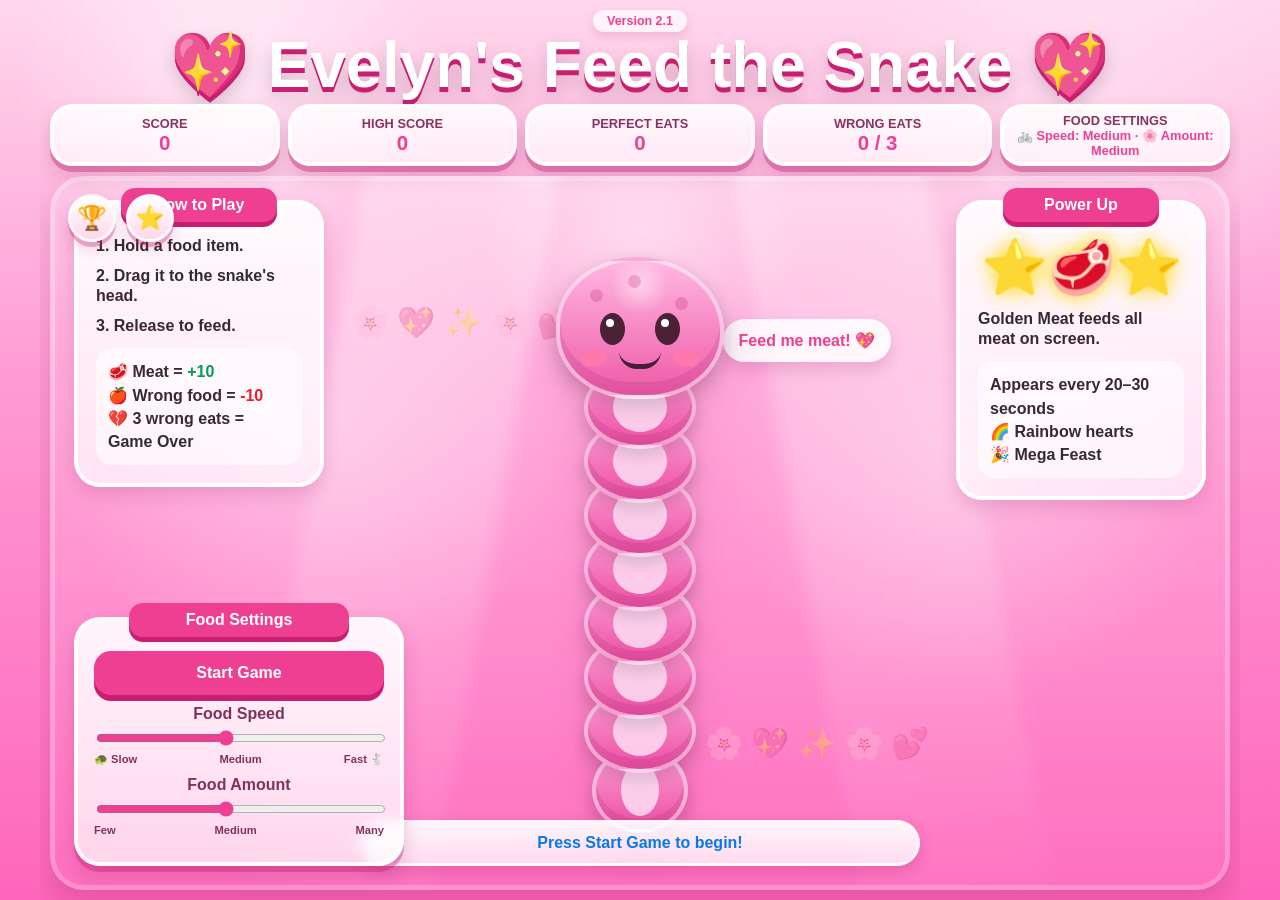
==== commit 1c31e04c: "Add files via upload" ====
--- a/index.html
+++ b/index.html
@@ -3,13 +3,13 @@
 <head>
   <meta charset="UTF-8" />
   <meta name="viewport" content="width=device-width, initial-scale=1.0, viewport-fit=cover" />
-  <title>Evelyn's Feed the Snake V2</title>
+  <title>Evelyn's Feed the Snake V2.1</title>
   <link rel="stylesheet" href="style.css" />
 </head>
 <body>
   <main class="game" id="game">
     <section class="top-shell">
-      <h1>💖 Evelyn's Feed the Snake 💖</h1>
+      <div class="brand-ribbon">Version 2.1</div><h1>💖 Evelyn's Feed the Snake 💖</h1>
 
       <section class="hud">
         <div class="hud-card">
@@ -36,6 +36,10 @@
     </section>
 
     <section class="playfield" id="playfield">
+      <div class="top-action-icons" aria-hidden="true">
+        <span>🏆</span>
+        <span>⭐</span>
+      </div>
       <div class="sky-lights"></div>
       <div class="blossoms"></div>
 
@@ -100,7 +104,7 @@
           <small><span>Few</span><span>Medium</span><span>Many</span></small>
         </label>
 
-        <button class="close-settings" id="closeSettings" type="button">Close</button>
+        <button class="close-settings" id="closeSettings" type="button">⬇ Minimize Settings</button>
       </section>
 
       <div class="float-msg" id="floatMsg"></div>
--- a/style.css
+++ b/style.css
@@ -1 +1,226 @@
-*{box-sizing:border-box}html,body{margin:0;width:100%;height:100%;overflow:hidden;font-family:"Trebuchet MS",Arial,sans-serif;color:white;background:linear-gradient(180deg,#ffbfe5 0%,#ff81c7 45%,#ff5db5 100%)}button,input{font:inherit}button{-webkit-tap-highlight-color:transparent}.game{width:min(1200px,100vw);height:100dvh;margin:0 auto;padding:10px;display:grid;grid-template-rows:auto 1fr;gap:10px;overflow:hidden}.top-shell h1{margin:0 0 8px;text-align:center;font-size:clamp(2rem,5vw,4.4rem);line-height:.96;text-shadow:0 5px 0 #c91e72,0 10px 20px rgba(0,0,0,.18)}.hud{display:grid;grid-template-columns:repeat(5,1fr);gap:8px}.hud-card{min-height:62px;border:4px solid rgba(255,255,255,.78);border-radius:22px;background:rgba(255,255,255,.76);color:#ef3f92;box-shadow:0 6px 0 rgba(201,30,114,.38),0 10px 20px rgba(124,20,81,.2);display:flex;flex-direction:column;justify-content:center;align-items:center;text-align:center;font-weight:900}.hud-card span{font-size:clamp(.62rem,1vw,.85rem);text-transform:uppercase;color:#8b315f}.hud-card strong{font-size:clamp(.95rem,1.6vw,1.4rem)}.settings-readout strong{font-size:clamp(.7rem,1vw,.95rem)}.playfield{position:relative;overflow:hidden;border-radius:34px;background:linear-gradient(180deg,rgba(255,255,255,.20),rgba(255,255,255,.08)),radial-gradient(circle at 30% 15%,rgba(255,255,255,.55),transparent 24%),radial-gradient(circle at 75% 25%,rgba(255,255,255,.32),transparent 25%);box-shadow:inset 0 0 0 5px rgba(255,255,255,.23),0 18px 32px rgba(124,20,81,.2);touch-action:none}.playfield.shake{animation:shake .32s ease}@keyframes shake{0%,100%{transform:translateX(0)}20%{transform:translateX(-7px)}40%{transform:translateX(7px)}60%{transform:translateX(-4px)}80%{transform:translateX(4px)}}.sky-lights:before,.sky-lights:after{content:"";position:absolute;top:-20%;width:160px;height:130%;background:linear-gradient(180deg,rgba(255,255,255,.45),rgba(255,255,255,0));filter:blur(8px);transform:rotate(10deg);opacity:.7}.sky-lights:before{left:22%}.sky-lights:after{right:21%;transform:rotate(-10deg)}.blossoms:before,.blossoms:after{content:"🌸  💖  ✨  🌸  💕";position:absolute;width:100%;font-size:clamp(1rem,2.4vw,2rem);opacity:.35;text-align:center;animation:drift 16s linear infinite}.blossoms:before{top:18%;left:-15%}.blossoms:after{bottom:18%;right:-15%;animation-direction:reverse;animation-duration:23s}@keyframes drift{from{transform:translateX(-12%) rotate(0)}to{transform:translateX(12%) rotate(360deg)}}.info-card{position:absolute;top:24px;width:250px;min-height:260px;background:rgba(255,255,255,.78);border:4px solid rgba(255,255,255,.86);border-radius:26px;color:#3b2733;font-weight:900;padding:18px;z-index:6;box-shadow:0 8px 18px rgba(124,20,81,.16)}.left-card{left:24px}.right-card{right:24px}.tab{width:76%;margin:-34px auto 14px;padding:8px 12px;border-radius:14px;background:#ef3f92;color:white;text-align:center;box-shadow:0 5px 0 #c91e72;font-weight:900}.info-card p{margin:10px 0;line-height:1.25}.mini-rule{margin-top:12px;padding:12px;border-radius:16px;background:rgba(255,255,255,.58);line-height:1.45}.good{color:#009d52}.bad{color:#e7202c}.gold-preview{text-align:center;font-size:54px;filter:drop-shadow(0 0 10px #ffd600)}.snake-stage{position:absolute;inset:0;z-index:3}.speech{position:absolute;left:57%;top:20%;padding:12px 16px;border-radius:22px;background:rgba(255,255,255,.86);color:#ef3f92;font-weight:900;box-shadow:0 8px 16px rgba(124,20,81,.16)}.snake-wrap{--snake-scale:1;position:absolute;left:50%;top:52%;width:200px;height:580px;transform:translate(-50%,-50%) scale(var(--snake-scale));transform-origin:center;z-index:5}.snake{position:relative;width:100%;height:100%;animation:idle 2.8s ease-in-out infinite}@keyframes idle{0%,100%{transform:translateY(0) rotate(-1.2deg)}50%{transform:translateY(-8px) rotate(1.2deg)}}.body,.tail{position:absolute;left:50%;transform:translateX(-50%);border-radius:50%;background:linear-gradient(180deg,#ff9ad6,#ef5ba8);border:4px solid rgba(255,255,255,.45);box-shadow:inset 0 -10px 0 rgba(123,20,81,.12),0 8px 14px rgba(0,0,0,.13)}.body{width:112px;height:84px}.body:after,.tail:after{content:"";position:absolute;inset:13px 25px;border-radius:50%;background:rgba(255,226,247,.82)}.b1{top:108px}.b2{top:162px}.b3{top:216px}.b4{top:270px}.b5{top:324px}.b6{top:378px}.b7{top:432px}.tail{top:490px;width:96px;height:86px}.head{position:absolute;left:50%;top:0;width:168px;height:142px;transform:translateX(-50%);border-radius:48% 52% 46% 46%;background:linear-gradient(180deg,#ffb0dc,#f064ad);border:4px solid rgba(255,255,255,.5);box-shadow:inset 0 -13px 0 rgba(123,20,81,.12),0 8px 18px rgba(0,0,0,.15);z-index:8}.spot{position:absolute;width:13px;height:13px;border-radius:50%;background:rgba(185,36,118,.25)}.s1{left:30px;top:28px}.s2{left:68px;top:14px}.s3{right:32px;top:36px}.eye{position:absolute;top:52px;width:25px;height:32px;border-radius:50%;background:#4b2235;animation:blink 4.5s infinite}.eye:after{content:"";position:absolute;left:6px;top:6px;width:8px;height:8px;border-radius:50%;background:white}.eye.left{left:40px}.eye.right{right:40px}@keyframes blink{0%,90%,100%{transform:scaleY(1)}94%{transform:scaleY(.15)}}.cheek{position:absolute;top:88px;width:26px;height:18px;border-radius:50%;background:#ff77ad}.cheek.left{left:20px}.cheek.right{right:20px}.mouth{position:absolute;left:50%;bottom:26px;width:42px;height:18px;transform:translateX(-50%);border-bottom:5px solid #442033;border-radius:0 0 30px 30px}.tongue{position:absolute;left:50%;bottom:2px;width:24px;height:18px;transform:translateX(-50%) scaleY(0);transform-origin:top;background:#ff315f;border-radius:0 0 14px 14px;animation:tongue 4.2s infinite}@keyframes tongue{0%,78%,100%{transform:translateX(-50%) scaleY(0)}83%,88%{transform:translateX(-50%) scaleY(1)}}.snake-wrap.eat .mouth{height:32px;border:5px solid #442033;border-top:0;background:#ff8fb9}.snake-wrap.happy{animation:happy .9s ease}.snake-wrap.wrong{animation:wrong .75s ease}.snake-wrap.mega-dance{animation:megaDance 2s ease-in-out}.snake-wrap.wrong .head{background:linear-gradient(180deg,#ffd45f,#ff8ebf)}@keyframes happy{0%{transform:translate(-50%,-50%) rotate(0) scale(var(--snake-scale))}60%{transform:translate(-50%,-50%) rotate(360deg) scale(calc(var(--snake-scale)*1.08))}100%{transform:translate(-50%,-50%) rotate(360deg) scale(var(--snake-scale))}}@keyframes wrong{0%,100%{transform:translate(-50%,-50%) scale(var(--snake-scale))}35%{transform:translate(-50%,-78%) rotate(-8deg) scale(calc(var(--snake-scale)*1.04))}70%{transform:translate(-50%,-42%) rotate(8deg) scale(var(--snake-scale))}}@keyframes megaDance{0%,100%{transform:translate(-50%,-50%) rotate(0) scale(var(--snake-scale))}15%{transform:translate(-50%,-56%) rotate(-14deg) scale(calc(var(--snake-scale)*1.08))}30%{transform:translate(-50%,-46%) rotate(14deg) scale(calc(var(--snake-scale)*1.04))}45%{transform:translate(-50%,-58%) rotate(-18deg) scale(calc(var(--snake-scale)*1.1))}60%{transform:translate(-50%,-46%) rotate(18deg) scale(calc(var(--snake-scale)*1.05))}78%{transform:translate(-50%,-57%) rotate(-10deg) scale(calc(var(--snake-scale)*1.08))}}.food{position:absolute;left:0;bottom:-90px;width:58px;height:58px;border-radius:50%;background:rgba(255,255,255,.92);box-shadow:0 8px 16px rgba(0,0,0,.18),0 0 22px rgba(255,255,255,.45);display:grid;place-items:center;font-size:36px;z-index:9;touch-action:none;animation-name:floatFood,wobble;animation-timing-function:linear,ease-in-out;animation-iteration-count:1,infinite;animation-fill-mode:forwards,both}.food:before{content:"";position:absolute;inset:-28px 12px;background:linear-gradient(180deg,rgba(255,255,255,.45),rgba(255,255,255,0));filter:blur(8px);z-index:-1}.food.dragging{position:fixed!important;z-index:9999!important;animation-play-state:paused!important;transform:none!important;translate:none!important;rotate:none!important;cursor:grabbing!important}.food.golden{width:74px;height:74px;background:transparent;box-shadow:none}.golden-icon{position:relative;width:74px;height:74px;display:grid;place-items:center;animation:goldPulse .9s ease-in-out infinite;filter:drop-shadow(0 0 14px #fff176) drop-shadow(0 0 24px #ffd600)}.golden-icon:before{content:"⭐";position:absolute;font-size:74px;filter:drop-shadow(0 4px 0 #ff9800)}.golden-icon:after{content:"✨";position:absolute;right:-8px;top:-8px;font-size:24px}.golden-meat{position:relative;z-index:2;font-size:40px;transform:rotate(-10deg);filter:drop-shadow(0 3px 2px rgba(0,0,0,.3))}@keyframes goldPulse{0%,100%{transform:scale(1)}50%{transform:scale(1.14)}}@keyframes floatFood{from{translate:0 0;opacity:0}8%{opacity:1}92%{opacity:1}to{translate:0 calc(-100vh - 150px);opacity:0}}@keyframes wobble{0%,100%{rotate:-6deg}50%{rotate:8deg}}.settings-panel{position:absolute;left:24px;bottom:24px;width:330px;padding:16px;border:4px solid rgba(255,255,255,.8);border-radius:26px;background:rgba(255,255,255,.8);color:#3b2733;z-index:15;box-shadow:0 6px 0 rgba(201,30,114,.38),0 10px 20px rgba(124,20,81,.2);font-weight:900}.start-btn{width:100%;border:0;border-radius:17px;background:#ef3f92;color:white;padding:13px 16px;font-weight:900;box-shadow:0 6px 0 #c91e72;cursor:pointer;touch-action:manipulation}.start-btn:active{transform:translateY(4px);box-shadow:0 2px 0 #c91e72}.settings-panel label{display:grid;gap:5px;margin:10px 0}.settings-panel label>span{text-align:center;color:#80325c}.settings-panel small{display:flex;justify-content:space-between;font-size:.7rem;color:#80325c}input[type=range]{width:100%;accent-color:#ef3f92}.close-settings{display:none;width:100%;border:0;border-radius:14px;background:#fff;color:#ef3f92;font-weight:900;padding:9px}.mobile-settings-btn{display:none}.status{position:absolute;left:50%;bottom:24px;transform:translateX(-50%);z-index:14;min-width:min(560px,calc(100% - 24px));padding:11px 18px;border-radius:999px;background:rgba(255,255,255,.82);color:#0879e8;text-align:center;font-weight:900;box-shadow:0 6px 16px rgba(124,20,81,.2)}.float-msg{position:absolute;left:50%;top:34%;transform:translate(-50%,-50%);z-index:40;pointer-events:none;color:white;font-size:clamp(1.8rem,5vw,4rem);font-weight:900;text-shadow:0 4px 0 rgba(0,0,0,.15);opacity:0}.float-msg.show{animation:floatMsg .9s ease forwards}@keyframes floatMsg{0%{opacity:0;transform:translate(-50%,-30%) scale(.4)}30%{opacity:1;transform:translate(-50%,-50%) scale(1.1)}100%{opacity:0;transform:translate(-50%,-92%) scale(.85)}}.gold-alert{position:absolute;left:50%;top:18px;transform:translateX(-50%) translateY(-10px);opacity:0;z-index:35;background:rgba(255,255,255,.92);color:#e88a00;border:3px solid #ffe55a;border-radius:999px;padding:9px 18px;font-weight:900;box-shadow:0 0 18px #ffd600,0 8px 16px rgba(124,20,81,.2);transition:.25s;pointer-events:none}.gold-alert.show{opacity:1;transform:translateX(-50%) translateY(0)}.mega{position:absolute;left:50%;top:38%;z-index:50;transform:translate(-50%,-50%) scale(.4);display:none;text-align:center;color:white;padding:18px 34px;border-radius:28px;border:5px solid white;background:linear-gradient(135deg,#ffeb3b,#ff6ec7,#8e5cff);font-size:clamp(2rem,5vw,4.5rem);font-weight:900;text-shadow:0 5px 0 rgba(0,0,0,.2);box-shadow:0 0 35px white,0 15px 30px rgba(124,20,81,.2);pointer-events:none}.mega.show{display:block;animation:megaPop 1.6s ease forwards}.mega span{font-size:.45em}@keyframes megaPop{0%{opacity:0;transform:translate(-50%,-50%) scale(.25) rotate(-8deg)}18%{opacity:1;transform:translate(-50%,-50%) scale(1.15) rotate(4deg)}65%{opacity:1;transform:translate(-50%,-50%) scale(1) rotate(0)}100%{opacity:0;transform:translate(-50%,-80%) scale(.75) rotate(6deg)}}.heart{position:absolute;z-index:45;pointer-events:none;font-size:32px;animation:heartFly 1.6s ease-out forwards}@keyframes heartFly{from{opacity:0;transform:translate(0,0) scale(.4) rotate(0)}15%{opacity:1}to{opacity:0;transform:translate(var(--dx),var(--dy)) scale(1.35) rotate(320deg)}}.confetti{position:fixed;top:-20px;width:12px;height:18px;z-index:60;animation:confettiFall 2.8s ease-out forwards}@keyframes confettiFall{to{transform:translateY(110vh) rotate(720deg);opacity:0}}.game-over{position:absolute;inset:0;z-index:80;display:none;flex-direction:column;align-items:center;justify-content:center;background:rgba(226,33,132,.9);text-align:center;padding:24px}.game-over.show{display:flex}.game-over h2{margin:0 0 10px;font-size:clamp(3rem,8vw,6rem);text-shadow:0 6px 0 #c91e72}.game-over p{font-size:clamp(1.2rem,3vw,2rem);font-weight:900}@media(max-width:1000px){.hud{grid-template-columns:repeat(4,1fr)}.settings-readout{grid-column:1/-1}.desktop-only{display:none}.settings-panel{left:14px;right:14px;bottom:14px;width:auto;display:grid;grid-template-columns:1fr 1fr;gap:8px 12px}.settings-panel .tab{display:none}.settings-panel .start-btn{grid-column:1/-1}.status{bottom:158px}.snake-wrap{--snake-scale:.78;top:50%}}@media(max-width:620px){.game{padding:6px;gap:6px}.top-shell h1{font-size:clamp(1.55rem,8vw,2.3rem)}.hud{gap:5px}.hud-card{min-height:42px;border-width:3px;border-radius:15px}.hud-card span{font-size:.56rem}.hud-card strong{font-size:.8rem}.settings-readout strong{font-size:.68rem}.playfield{border-radius:20px}.snake-wrap{--snake-scale:.42;top:54%}.settings-panel{position:absolute;left:8px;right:8px;bottom:8px;padding:9px;border-width:3px;border-radius:18px;transition:transform .25s ease,opacity .25s ease}.game.playing .settings-panel{transform:translateY(calc(100% + 20px));opacity:0;pointer-events:none}.game.settings-open .settings-panel{transform:translateY(0);opacity:1;pointer-events:auto}.mobile-settings-btn{display:block;position:absolute;left:50%;bottom:12px;transform:translateX(-50%);z-index:18;border:0;border-radius:999px;background:rgba(255,255,255,.9);color:#ef3f92;padding:10px 18px;font-weight:900;box-shadow:0 6px 16px rgba(124,20,81,.18)}.game:not(.playing) .mobile-settings-btn{display:none}.close-settings{display:block;grid-column:1/-1}.start-btn{padding:10px 12px}.settings-panel label{margin:2px 0}.settings-panel label>span{font-size:.72rem}.settings-panel small{font-size:.52rem}.status{bottom:64px;font-size:.78rem;padding:8px 10px}.food{width:44px;height:44px;font-size:28px}.food.golden,.golden-icon{width:58px;height:58px}.golden-icon:before{font-size:58px}.golden-meat{font-size:31px}.mega{width:88%;font-size:2rem;padding:14px 16px}.gold-alert{top:10px;max-width:92%;font-size:.8rem;text-align:center}}+*{box-sizing:border-box}html,body{margin:0;width:100%;height:100%;overflow:hidden;font-family:"Trebuchet MS",Arial,sans-serif;color:white;background:linear-gradient(180deg,#ffbfe5 0%,#ff81c7 45%,#ff5db5 100%)}button,input{font:inherit}button{-webkit-tap-highlight-color:transparent}.game{width:min(1200px,100vw);height:100dvh;margin:0 auto;padding:10px;display:grid;grid-template-rows:auto 1fr;gap:10px;overflow:hidden}.top-shell h1{margin:0 0 8px;text-align:center;font-size:clamp(2rem,5vw,4.4rem);line-height:.96;text-shadow:0 5px 0 #c91e72,0 10px 20px rgba(0,0,0,.18)}.hud{display:grid;grid-template-columns:repeat(5,1fr);gap:8px}.hud-card{min-height:62px;border:4px solid rgba(255,255,255,.78);border-radius:22px;background:rgba(255,255,255,.76);color:#ef3f92;box-shadow:0 6px 0 rgba(201,30,114,.38),0 10px 20px rgba(124,20,81,.2);display:flex;flex-direction:column;justify-content:center;align-items:center;text-align:center;font-weight:900}.hud-card span{font-size:clamp(.62rem,1vw,.85rem);text-transform:uppercase;color:#8b315f}.hud-card strong{font-size:clamp(.95rem,1.6vw,1.4rem)}.settings-readout strong{font-size:clamp(.7rem,1vw,.95rem)}.playfield{position:relative;overflow:hidden;border-radius:34px;background:linear-gradient(180deg,rgba(255,255,255,.20),rgba(255,255,255,.08)),radial-gradient(circle at 30% 15%,rgba(255,255,255,.55),transparent 24%),radial-gradient(circle at 75% 25%,rgba(255,255,255,.32),transparent 25%);box-shadow:inset 0 0 0 5px rgba(255,255,255,.23),0 18px 32px rgba(124,20,81,.2);touch-action:none}.playfield.shake{animation:shake .32s ease}@keyframes shake{0%,100%{transform:translateX(0)}20%{transform:translateX(-7px)}40%{transform:translateX(7px)}60%{transform:translateX(-4px)}80%{transform:translateX(4px)}}.sky-lights:before,.sky-lights:after{content:"";position:absolute;top:-20%;width:160px;height:130%;background:linear-gradient(180deg,rgba(255,255,255,.45),rgba(255,255,255,0));filter:blur(8px);transform:rotate(10deg);opacity:.7}.sky-lights:before{left:22%}.sky-lights:after{right:21%;transform:rotate(-10deg)}.blossoms:before,.blossoms:after{content:"🌸  💖  ✨  🌸  💕";position:absolute;width:100%;font-size:clamp(1rem,2.4vw,2rem);opacity:.35;text-align:center;animation:drift 16s linear infinite}.blossoms:before{top:18%;left:-15%}.blossoms:after{bottom:18%;right:-15%;animation-direction:reverse;animation-duration:23s}@keyframes drift{from{transform:translateX(-12%) rotate(0)}to{transform:translateX(12%) rotate(360deg)}}.info-card{position:absolute;top:24px;width:250px;min-height:260px;background:rgba(255,255,255,.78);border:4px solid rgba(255,255,255,.86);border-radius:26px;color:#3b2733;font-weight:900;padding:18px;z-index:6;box-shadow:0 8px 18px rgba(124,20,81,.16)}.left-card{left:24px}.right-card{right:24px}.tab{width:76%;margin:-34px auto 14px;padding:8px 12px;border-radius:14px;background:#ef3f92;color:white;text-align:center;box-shadow:0 5px 0 #c91e72;font-weight:900}.info-card p{margin:10px 0;line-height:1.25}.mini-rule{margin-top:12px;padding:12px;border-radius:16px;background:rgba(255,255,255,.58);line-height:1.45}.good{color:#009d52}.bad{color:#e7202c}.gold-preview{text-align:center;font-size:54px;filter:drop-shadow(0 0 10px #ffd600)}.snake-stage{position:absolute;inset:0;z-index:3}.speech{position:absolute;left:57%;top:20%;padding:12px 16px;border-radius:22px;background:rgba(255,255,255,.86);color:#ef3f92;font-weight:900;box-shadow:0 8px 16px rgba(124,20,81,.16)}.snake-wrap{--snake-scale:1;position:absolute;left:50%;top:52%;width:200px;height:580px;transform:translate(-50%,-50%) scale(var(--snake-scale));transform-origin:center;z-index:5}.snake{position:relative;width:100%;height:100%;animation:idle 2.8s ease-in-out infinite}@keyframes idle{0%,100%{transform:translateY(0) rotate(-1.2deg)}50%{transform:translateY(-8px) rotate(1.2deg)}}.body,.tail{position:absolute;left:50%;transform:translateX(-50%);border-radius:50%;background:linear-gradient(180deg,#ff9ad6,#ef5ba8);border:4px solid rgba(255,255,255,.45);box-shadow:inset 0 -10px 0 rgba(123,20,81,.12),0 8px 14px rgba(0,0,0,.13)}.body{width:112px;height:84px}.body:after,.tail:after{content:"";position:absolute;inset:13px 25px;border-radius:50%;background:rgba(255,226,247,.82)}.b1{top:108px}.b2{top:162px}.b3{top:216px}.b4{top:270px}.b5{top:324px}.b6{top:378px}.b7{top:432px}.tail{top:490px;width:96px;height:86px}.head{position:absolute;left:50%;top:0;width:168px;height:142px;transform:translateX(-50%);border-radius:48% 52% 46% 46%;background:linear-gradient(180deg,#ffb0dc,#f064ad);border:4px solid rgba(255,255,255,.5);box-shadow:inset 0 -13px 0 rgba(123,20,81,.12),0 8px 18px rgba(0,0,0,.15);z-index:8}.spot{position:absolute;width:13px;height:13px;border-radius:50%;background:rgba(185,36,118,.25)}.s1{left:30px;top:28px}.s2{left:68px;top:14px}.s3{right:32px;top:36px}.eye{position:absolute;top:52px;width:25px;height:32px;border-radius:50%;background:#4b2235;animation:blink 4.5s infinite}.eye:after{content:"";position:absolute;left:6px;top:6px;width:8px;height:8px;border-radius:50%;background:white}.eye.left{left:40px}.eye.right{right:40px}@keyframes blink{0%,90%,100%{transform:scaleY(1)}94%{transform:scaleY(.15)}}.cheek{position:absolute;top:88px;width:26px;height:18px;border-radius:50%;background:#ff77ad}.cheek.left{left:20px}.cheek.right{right:20px}.mouth{position:absolute;left:50%;bottom:26px;width:42px;height:18px;transform:translateX(-50%);border-bottom:5px solid #442033;border-radius:0 0 30px 30px}.tongue{position:absolute;left:50%;bottom:2px;width:24px;height:18px;transform:translateX(-50%) scaleY(0);transform-origin:top;background:#ff315f;border-radius:0 0 14px 14px;animation:tongue 4.2s infinite}@keyframes tongue{0%,78%,100%{transform:translateX(-50%) scaleY(0)}83%,88%{transform:translateX(-50%) scaleY(1)}}.snake-wrap.eat .mouth{height:32px;border:5px solid #442033;border-top:0;background:#ff8fb9}.snake-wrap.happy{animation:happy .9s ease}.snake-wrap.wrong{animation:wrong .75s ease}.snake-wrap.mega-dance{animation:megaDance 2s ease-in-out}.snake-wrap.wrong .head{background:linear-gradient(180deg,#ffd45f,#ff8ebf)}@keyframes happy{0%{transform:translate(-50%,-50%) rotate(0) scale(var(--snake-scale))}60%{transform:translate(-50%,-50%) rotate(360deg) scale(calc(var(--snake-scale)*1.08))}100%{transform:translate(-50%,-50%) rotate(360deg) scale(var(--snake-scale))}}@keyframes wrong{0%,100%{transform:translate(-50%,-50%) scale(var(--snake-scale))}35%{transform:translate(-50%,-78%) rotate(-8deg) scale(calc(var(--snake-scale)*1.04))}70%{transform:translate(-50%,-42%) rotate(8deg) scale(var(--snake-scale))}}@keyframes megaDance{0%,100%{transform:translate(-50%,-50%) rotate(0) scale(var(--snake-scale))}15%{transform:translate(-50%,-56%) rotate(-14deg) scale(calc(var(--snake-scale)*1.08))}30%{transform:translate(-50%,-46%) rotate(14deg) scale(calc(var(--snake-scale)*1.04))}45%{transform:translate(-50%,-58%) rotate(-18deg) scale(calc(var(--snake-scale)*1.1))}60%{transform:translate(-50%,-46%) rotate(18deg) scale(calc(var(--snake-scale)*1.05))}78%{transform:translate(-50%,-57%) rotate(-10deg) scale(calc(var(--snake-scale)*1.08))}}.food{position:absolute;left:0;bottom:-90px;width:58px;height:58px;border-radius:50%;background:rgba(255,255,255,.92);box-shadow:0 8px 16px rgba(0,0,0,.18),0 0 22px rgba(255,255,255,.45);display:grid;place-items:center;font-size:36px;z-index:9;touch-action:none;animation-name:floatFood,wobble;animation-timing-function:linear,ease-in-out;animation-iteration-count:1,infinite;animation-fill-mode:forwards,both}.food:before{content:"";position:absolute;inset:-28px 12px;background:linear-gradient(180deg,rgba(255,255,255,.45),rgba(255,255,255,0));filter:blur(8px);z-index:-1}.food.dragging{position:fixed!important;z-index:9999!important;animation-play-state:paused!important;transform:none!important;translate:none!important;rotate:none!important;cursor:grabbing!important}.food.golden{width:74px;height:74px;background:transparent;box-shadow:none}.golden-icon{position:relative;width:74px;height:74px;display:grid;place-items:center;animation:goldPulse .9s ease-in-out infinite;filter:drop-shadow(0 0 14px #fff176) drop-shadow(0 0 24px #ffd600)}.golden-icon:before{content:"⭐";position:absolute;font-size:74px;filter:drop-shadow(0 4px 0 #ff9800)}.golden-icon:after{content:"✨";position:absolute;right:-8px;top:-8px;font-size:24px}.golden-meat{position:relative;z-index:2;font-size:40px;transform:rotate(-10deg);filter:drop-shadow(0 3px 2px rgba(0,0,0,.3))}@keyframes goldPulse{0%,100%{transform:scale(1)}50%{transform:scale(1.14)}}@keyframes floatFood{from{translate:0 0;opacity:0}8%{opacity:1}92%{opacity:1}to{translate:0 calc(-100vh - 150px);opacity:0}}@keyframes wobble{0%,100%{rotate:-6deg}50%{rotate:8deg}}.settings-panel{position:absolute;left:24px;bottom:24px;width:330px;padding:16px;border:4px solid rgba(255,255,255,.8);border-radius:26px;background:rgba(255,255,255,.8);color:#3b2733;z-index:15;box-shadow:0 6px 0 rgba(201,30,114,.38),0 10px 20px rgba(124,20,81,.2);font-weight:900}.start-btn{width:100%;border:0;border-radius:17px;background:#ef3f92;color:white;padding:13px 16px;font-weight:900;box-shadow:0 6px 0 #c91e72;cursor:pointer;touch-action:manipulation}.start-btn:active{transform:translateY(4px);box-shadow:0 2px 0 #c91e72}.settings-panel label{display:grid;gap:5px;margin:10px 0}.settings-panel label>span{text-align:center;color:#80325c}.settings-panel small{display:flex;justify-content:space-between;font-size:.7rem;color:#80325c}input[type=range]{width:100%;accent-color:#ef3f92}.close-settings{display:none;width:100%;border:0;border-radius:14px;background:#fff;color:#ef3f92;font-weight:900;padding:9px}.mobile-settings-btn{display:none}.status{position:absolute;left:50%;bottom:24px;transform:translateX(-50%);z-index:14;min-width:min(560px,calc(100% - 24px));padding:11px 18px;border-radius:999px;background:rgba(255,255,255,.82);color:#0879e8;text-align:center;font-weight:900;box-shadow:0 6px 16px rgba(124,20,81,.2)}.float-msg{position:absolute;left:50%;top:34%;transform:translate(-50%,-50%);z-index:40;pointer-events:none;color:white;font-size:clamp(1.8rem,5vw,4rem);font-weight:900;text-shadow:0 4px 0 rgba(0,0,0,.15);opacity:0}.float-msg.show{animation:floatMsg .9s ease forwards}@keyframes floatMsg{0%{opacity:0;transform:translate(-50%,-30%) scale(.4)}30%{opacity:1;transform:translate(-50%,-50%) scale(1.1)}100%{opacity:0;transform:translate(-50%,-92%) scale(.85)}}.gold-alert{position:absolute;left:50%;top:18px;transform:translateX(-50%) translateY(-10px);opacity:0;z-index:35;background:rgba(255,255,255,.92);color:#e88a00;border:3px solid #ffe55a;border-radius:999px;padding:9px 18px;font-weight:900;box-shadow:0 0 18px #ffd600,0 8px 16px rgba(124,20,81,.2);transition:.25s;pointer-events:none}.gold-alert.show{opacity:1;transform:translateX(-50%) translateY(0)}.mega{position:absolute;left:50%;top:38%;z-index:50;transform:translate(-50%,-50%) scale(.4);display:none;text-align:center;color:white;padding:18px 34px;border-radius:28px;border:5px solid white;background:linear-gradient(135deg,#ffeb3b,#ff6ec7,#8e5cff);font-size:clamp(2rem,5vw,4.5rem);font-weight:900;text-shadow:0 5px 0 rgba(0,0,0,.2);box-shadow:0 0 35px white,0 15px 30px rgba(124,20,81,.2);pointer-events:none}.mega.show{display:block;animation:megaPop 1.6s ease forwards}.mega span{font-size:.45em}@keyframes megaPop{0%{opacity:0;transform:translate(-50%,-50%) scale(.25) rotate(-8deg)}18%{opacity:1;transform:translate(-50%,-50%) scale(1.15) rotate(4deg)}65%{opacity:1;transform:translate(-50%,-50%) scale(1) rotate(0)}100%{opacity:0;transform:translate(-50%,-80%) scale(.75) rotate(6deg)}}.heart{position:absolute;z-index:45;pointer-events:none;font-size:32px;animation:heartFly 1.6s ease-out forwards}@keyframes heartFly{from{opacity:0;transform:translate(0,0) scale(.4) rotate(0)}15%{opacity:1}to{opacity:0;transform:translate(var(--dx),var(--dy)) scale(1.35) rotate(320deg)}}.confetti{position:fixed;top:-20px;width:12px;height:18px;z-index:60;animation:confettiFall 2.8s ease-out forwards}@keyframes confettiFall{to{transform:translateY(110vh) rotate(720deg);opacity:0}}.game-over{position:absolute;inset:0;z-index:80;display:none;flex-direction:column;align-items:center;justify-content:center;background:rgba(226,33,132,.9);text-align:center;padding:24px}.game-over.show{display:flex}.game-over h2{margin:0 0 10px;font-size:clamp(3rem,8vw,6rem);text-shadow:0 6px 0 #c91e72}.game-over p{font-size:clamp(1.2rem,3vw,2rem);font-weight:900}@media(max-width:1000px){.hud{grid-template-columns:repeat(4,1fr)}.settings-readout{grid-column:1/-1}.desktop-only{display:none}.settings-panel{left:14px;right:14px;bottom:14px;width:auto;display:grid;grid-template-columns:1fr 1fr;gap:8px 12px}.settings-panel .tab{display:none}.settings-panel .start-btn{grid-column:1/-1}.status{bottom:158px}.snake-wrap{--snake-scale:.78;top:50%}}@media(max-width:620px){.game{padding:6px;gap:6px}.top-shell h1{font-size:clamp(1.55rem,8vw,2.3rem)}.hud{gap:5px}.hud-card{min-height:42px;border-width:3px;border-radius:15px}.hud-card span{font-size:.56rem}.hud-card strong{font-size:.8rem}.settings-readout strong{font-size:.68rem}.playfield{border-radius:20px}.snake-wrap{--snake-scale:.42;top:54%}.settings-panel{position:absolute;left:8px;right:8px;bottom:8px;padding:9px;border-width:3px;border-radius:18px;transition:transform .25s ease,opacity .25s ease}.game.playing .settings-panel{transform:translateY(calc(100% + 20px));opacity:0;pointer-events:none}.game.settings-open .settings-panel{transform:translateY(0);opacity:1;pointer-events:auto}.mobile-settings-btn{display:block;position:absolute;left:50%;bottom:12px;transform:translateX(-50%);z-index:18;border:0;border-radius:999px;background:rgba(255,255,255,.9);color:#ef3f92;padding:10px 18px;font-weight:900;box-shadow:0 6px 16px rgba(124,20,81,.18)}.game:not(.playing) .mobile-settings-btn{display:none}.close-settings{display:block;grid-column:1/-1}.start-btn{padding:10px 12px}.settings-panel label{margin:2px 0}.settings-panel label>span{font-size:.72rem}.settings-panel small{font-size:.52rem}.status{bottom:64px;font-size:.78rem;padding:8px 10px}.food{width:44px;height:44px;font-size:28px}.food.golden,.golden-icon{width:58px;height:58px}.golden-icon:before{font-size:58px}.golden-meat{font-size:31px}.mega{width:88%;font-size:2rem;padding:14px 16px}.gold-alert{top:10px;max-width:92%;font-size:.8rem;text-align:center}}
+
+/* v2.0.1 mobile settings drawer fix */
+@media(max-width:620px){
+  .game.settings-open .settings-panel{
+    transform:translateY(0) !important;
+    opacity:1 !important;
+    pointer-events:auto !important;
+  }
+
+  .close-settings{
+    display:block !important;
+    grid-column:1/-1 !important;
+    width:100% !important;
+    margin-top:4px !important;
+    border:0 !important;
+    border-radius:14px !important;
+    background:#ffffff !important;
+    color:#ef3f92 !important;
+    font-weight:900 !important;
+    padding:10px 12px !important;
+    box-shadow:0 4px 0 rgba(201,30,114,.25) !important;
+    cursor:pointer !important;
+    touch-action:manipulation !important;
+    z-index:9999 !important;
+  }
+
+  .close-settings:active{
+    transform:translateY(3px);
+    box-shadow:0 1px 0 rgba(201,30,114,.25) !important;
+  }
+}
+
+
+/* ===== v2.0.2 Mobile Settings UX ===== */
+@media (max-width:620px){
+  .mobile-settings-btn{
+    width:auto !important;
+    min-width:96px;
+    padding:10px 16px !important;
+    border-radius:999px !important;
+  }
+
+  .game.settings-open .mobile-settings-btn{
+    opacity:0 !important;
+    visibility:hidden !important;
+    pointer-events:none !important;
+  }
+
+  .settings-panel{
+    transition:transform .25s ease,opacity .25s ease !important;
+  }
+
+  .close-settings{
+    display:block !important;
+    width:100% !important;
+    margin-top:6px !important;
+    font-weight:900;
+  }
+}
+
+
+/* ===== v2.1 Visual Polish Release ===== */
+body{
+  background:
+    radial-gradient(circle at 18% 8%, rgba(255,255,255,.55), transparent 16%),
+    radial-gradient(circle at 85% 12%, rgba(255,255,255,.35), transparent 18%),
+    linear-gradient(180deg,#ffd7ec 0%,#ff9bd5 42%,#ff66bb 100%) !important;
+}
+
+.brand-ribbon{
+  width:max-content;
+  margin:0 auto 3px;
+  padding:4px 14px;
+  border-radius:999px;
+  background:rgba(255,255,255,.72);
+  color:#ef3f92;
+  font-weight:900;
+  font-size:.78rem;
+  box-shadow:0 4px 10px rgba(124,20,81,.14);
+}
+
+.hud-card{
+  background:
+    linear-gradient(180deg,rgba(255,255,255,.88),rgba(255,255,255,.68)) !important;
+  backdrop-filter: blur(6px);
+}
+
+.playfield{
+  background:
+    radial-gradient(circle at 50% 8%, rgba(255,255,255,.46), transparent 18%),
+    radial-gradient(circle at 22% 35%, rgba(255,218,241,.55), transparent 25%),
+    radial-gradient(circle at 78% 40%, rgba(255,255,255,.32), transparent 24%),
+    linear-gradient(180deg,rgba(255,255,255,.16),rgba(255,255,255,.06)) !important;
+}
+
+.top-action-icons{
+  position:absolute;
+  top:18px;
+  left:18px;
+  display:flex;
+  gap:10px;
+  z-index:21;
+  pointer-events:none;
+}
+
+.top-action-icons span{
+  width:48px;
+  height:48px;
+  display:grid;
+  place-items:center;
+  border-radius:50%;
+  background:linear-gradient(180deg,#ffffff,#ffd7ec);
+  color:#ef3f92;
+  font-size:24px;
+  box-shadow:0 5px 0 rgba(201,30,114,.32),0 8px 16px rgba(124,20,81,.14);
+  border:3px solid rgba(255,255,255,.75);
+}
+
+.sky-lights:before,
+.sky-lights:after{
+  width:190px !important;
+  opacity:.85 !important;
+}
+
+.info-card,
+.settings-panel{
+  background:
+    linear-gradient(180deg,rgba(255,255,255,.9),rgba(255,255,255,.7)) !important;
+  backdrop-filter: blur(7px);
+}
+
+.snake-wrap{
+  filter:drop-shadow(0 14px 16px rgba(124,20,81,.18));
+}
+
+.head{
+  background:
+    radial-gradient(circle at 50% 18%, rgba(255,255,255,.5), transparent 22%),
+    linear-gradient(180deg,#ffb7e1,#ef5aa8) !important;
+}
+
+.body,
+.tail{
+  background:
+    radial-gradient(circle at 50% 18%, rgba(255,255,255,.48), transparent 25%),
+    linear-gradient(180deg,#ff9fd9,#ea4fa1) !important;
+}
+
+.food{
+  border:3px solid rgba(255,255,255,.55);
+  background:
+    radial-gradient(circle at 36% 26%,rgba(255,255,255,1),rgba(255,255,255,.88) 52%,rgba(255,231,247,.9)) !important;
+}
+
+.food:after{
+  content:"";
+  position:absolute;
+  inset:-8px;
+  border-radius:50%;
+  border:2px solid rgba(255,255,255,.35);
+  opacity:.75;
+  pointer-events:none;
+}
+
+.food.golden:after{
+  display:none;
+}
+
+.status{
+  background:linear-gradient(180deg,rgba(255,255,255,.92),rgba(255,255,255,.74)) !important;
+  border:3px solid rgba(255,255,255,.7);
+}
+
+.mobile-settings-btn{
+  box-shadow:0 5px 0 rgba(201,30,114,.32),0 8px 16px rgba(124,20,81,.18) !important;
+}
+
+/* Slightly clearer floating food beams for approved concept feel */
+.food:not(.golden):before{
+  inset:-42px 10px !important;
+  background:linear-gradient(180deg,rgba(255,255,255,.58),rgba(255,255,255,0)) !important;
+}
+
+/* v2.1 mobile polish */
+@media(max-width:620px){
+  .brand-ribbon{
+    display:none;
+  }
+
+  .top-action-icons{
+    top:8px;
+    left:8px;
+    gap:6px;
+  }
+
+  .top-action-icons span{
+    width:34px;
+    height:34px;
+    font-size:18px;
+    border-width:2px;
+  }
+
+  .hud-card{
+    box-shadow:0 3px 0 rgba(201,30,114,.32),0 6px 10px rgba(124,20,81,.16) !important;
+  }
+
+  .snake-wrap{
+    filter:drop-shadow(0 10px 10px rgba(124,20,81,.15));
+  }
+
+  .status{
+    border-width:2px;
+  }
+
+  .mobile-settings-btn{
+    min-width:82px !important;
+    padding:8px 13px !important;
+    font-size:.82rem;
+  }
+
+  .settings-panel{
+    max-height:46vh;
+    overflow:hidden;
+  }
+}
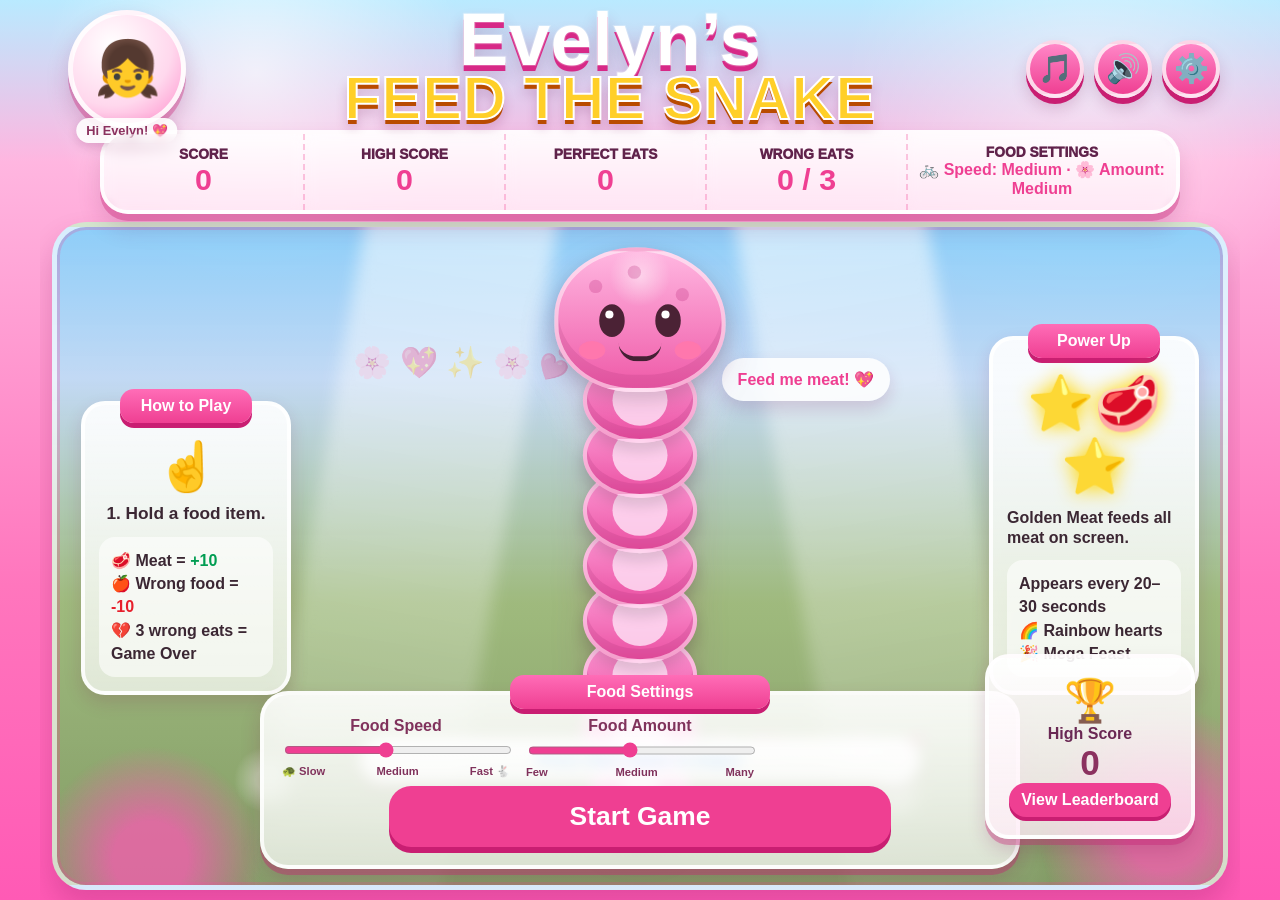
==== commit 68e73b6f: "Add files via upload" ====
--- a/index.html
+++ b/index.html
@@ -3,13 +3,13 @@
 <head>
   <meta charset="UTF-8" />
   <meta name="viewport" content="width=device-width, initial-scale=1.0, viewport-fit=cover" />
-  <title>Evelyn's Feed the Snake V2.1</title>
+  <title>Evelyn's Feed the Snake V2.2</title>
   <link rel="stylesheet" href="style.css" />
 </head>
 <body>
   <main class="game" id="game">
     <section class="top-shell">
-      <div class="brand-ribbon">Version 2.1</div><h1>💖 Evelyn's Feed the Snake 💖</h1>
+      <div class="header-row"><div class="avatar-badge">👧<small>Hi Evelyn! 💖</small></div><h1><span>Evelyn’s</span><strong>Feed the Snake</strong></h1><div class="header-buttons"><button type="button" aria-label="Music">🎵</button><button type="button" aria-label="Sound">🔊</button><button type="button" aria-label="Settings">⚙️</button></div></div>
 
       <section class="hud">
         <div class="hud-card">
@@ -36,10 +36,7 @@
     </section>
 
     <section class="playfield" id="playfield">
-      <div class="top-action-icons" aria-hidden="true">
-        <span>🏆</span>
-        <span>⭐</span>
-      </div>
+
       <div class="sky-lights"></div>
       <div class="blossoms"></div>
 
@@ -88,6 +85,13 @@
       <div class="status" id="status">Press Start Game to begin!</div>
       <button class="mobile-settings-btn" id="mobileSettingsBtn" type="button">⚙ Food Settings</button>
 
+      <section class="high-score-panel desktop-only">
+        <div class="trophy">🏆</div>
+        <b>High Score</b>
+        <strong id="highScoreCard">0</strong>
+        <button type="button">View Leaderboard</button>
+      </section>
+
       <section class="settings-panel" id="settingsPanel">
         <div class="tab">Food Settings</div>
         <button class="start-btn" id="startBtn" type="button">Start Game</button>
@@ -111,6 +115,14 @@
       <div class="gold-alert" id="goldAlert">⭐ Golden Meat appeared! ⭐</div>
       <div class="mega" id="mega">🔥 MEGA FEAST! 🔥<br><span id="megaPts">+0 points</span></div>
 
+      <section class="bottom-help desktop-only">
+        <div>🎯 <b>Perfect Eat</b><span>Feed meat to score!</span></div>
+        <div>❌ <b>Wrong Eat</b><span>Avoid non-meat food!</span></div>
+        <div>⭐🥩 <b>Golden Meat</b><span>Every 20–30 seconds</span></div>
+        <div>🎉 <b>Mega Feast</b><span>Feeds all meat on screen</span></div>
+        <div>🌈 <b>Have Fun!</b><span>Beat your high score!</span></div>
+      </section>
+
       <section class="game-over" id="gameOver">
         <h2>Game Over</h2>
         <p id="finalScore">Final score: 0</p>
--- a/style.css
+++ b/style.css
@@ -224,3 +224,449 @@
     overflow:hidden;
   }
 }
+
+
+/* ===== V2.2 UI Refresh: Approved Concept Direction ===== */
+body{
+  background:
+    radial-gradient(circle at 20% 8%, rgba(255,255,255,.65), transparent 16%),
+    radial-gradient(circle at 85% 10%, rgba(255,255,255,.45), transparent 18%),
+    linear-gradient(180deg,#b9eaff 0%,#ffb6e0 18%,#ff76bd 65%,#ff5ab5 100%) !important;
+}
+
+.game{
+  padding:8px 12px 10px !important;
+  gap:8px !important;
+}
+
+.top-shell{
+  position:relative;
+  z-index:20;
+}
+
+.header-row{
+  min-height:108px;
+  display:grid;
+  grid-template-columns:150px 1fr 210px;
+  align-items:center;
+  gap:10px;
+}
+
+.header-row h1{
+  margin:0 !important;
+  text-align:center;
+  line-height:.86 !important;
+  letter-spacing:.5px;
+}
+
+.header-row h1 span{
+  display:block;
+  color:#fff;
+  font-size:clamp(2.8rem,5.8vw,5.8rem);
+  text-shadow:0 6px 0 #d72987,0 10px 16px rgba(122,20,80,.24);
+  -webkit-text-stroke:2px rgba(255,255,255,.25);
+}
+
+.header-row h1 strong{
+  display:block;
+  width:max-content;
+  max-width:100%;
+  margin:0 auto;
+  padding:.02em .24em .08em;
+  color:#ffcf28;
+  text-transform:uppercase;
+  font-size:clamp(2.2rem,4.7vw,4.8rem);
+  text-shadow:0 5px 0 #b94b00,0 9px 12px rgba(122,20,80,.26);
+  -webkit-text-stroke:2px #fff;
+}
+
+.avatar-badge{
+  width:118px;
+  height:118px;
+  justify-self:center;
+  display:grid;
+  place-items:center;
+  border-radius:50%;
+  background:radial-gradient(circle at 36% 28%,#fff,#ffd8ed 58%,#ff8aca);
+  border:5px solid rgba(255,255,255,.85);
+  box-shadow:0 7px 0 rgba(201,30,114,.35),0 12px 22px rgba(124,20,81,.22);
+  font-size:54px;
+  position:relative;
+}
+
+.avatar-badge small{
+  position:absolute;
+  bottom:-20px;
+  left:50%;
+  transform:translateX(-50%);
+  white-space:nowrap;
+  padding:5px 10px;
+  border-radius:999px;
+  background:rgba(255,255,255,.9);
+  color:#8b315f;
+  font-size:.8rem;
+  font-weight:900;
+  box-shadow:0 4px 10px rgba(124,20,81,.16);
+}
+
+.header-buttons{
+  display:flex;
+  gap:10px;
+  justify-content:center;
+}
+
+.header-buttons button{
+  width:58px;
+  height:58px;
+  border:4px solid rgba(255,255,255,.78);
+  border-radius:50%;
+  background:linear-gradient(180deg,#ff87c7,#ef3f92);
+  color:white;
+  font-size:28px;
+  box-shadow:0 6px 0 #c91e72,0 10px 16px rgba(124,20,81,.2);
+}
+
+.top-action-icons{display:none!important}
+
+.hud{
+  max-width:1080px;
+  margin:0 auto;
+  grid-template-columns:1.05fr 1.05fr 1.05fr 1.05fr 1.4fr !important;
+  gap:0 !important;
+  border:4px solid rgba(255,255,255,.78);
+  border-radius:28px;
+  overflow:hidden;
+  background:linear-gradient(180deg,rgba(255,255,255,.92),rgba(255,237,247,.86));
+  box-shadow:0 7px 0 rgba(201,30,114,.35),0 14px 22px rgba(124,20,81,.18);
+}
+
+.hud-card{
+  border:0!important;
+  border-radius:0!important;
+  box-shadow:none!important;
+  background:transparent!important;
+  min-height:76px!important;
+  border-right:2px dashed rgba(239,63,146,.28)!important;
+}
+
+.hud-card:last-child{border-right:0!important}
+
+.hud-card span{
+  color:#60224b!important;
+  font-size:.86rem!important;
+  font-weight:1000;
+}
+
+.hud-card strong{
+  color:#ef3f92!important;
+  font-size:1.9rem!important;
+}
+
+.settings-readout strong{
+  font-size:1rem!important;
+  line-height:1.2;
+  white-space:normal;
+}
+
+.playfield{
+  border-radius:34px!important;
+  background:
+    radial-gradient(circle at 50% 22%,rgba(255,255,255,.55),transparent 14%),
+    linear-gradient(180deg,rgba(117,213,255,.82) 0%,rgba(177,236,255,.78) 23%,rgba(122,213,101,.72) 57%,rgba(83,181,71,.72) 100%) !important;
+  border:5px solid rgba(255,255,255,.65);
+  box-shadow:inset 0 0 0 3px rgba(239,63,146,.24),0 16px 28px rgba(124,20,81,.22)!important;
+}
+
+.playfield:before{
+  content:"";
+  position:absolute;
+  inset:0;
+  pointer-events:none;
+  background:
+    radial-gradient(circle at 8% 96%,#f85bb2 0 3%,transparent 9%),
+    radial-gradient(circle at 95% 92%,#f85bb2 0 3%,transparent 10%),
+    radial-gradient(circle at 18% 84%,rgba(255,255,255,.5) 0 1%,transparent 3%),
+    radial-gradient(circle at 72% 86%,rgba(255,255,255,.45) 0 1%,transparent 3%);
+  opacity:.75;
+}
+
+.sky-lights:before,
+.sky-lights:after{
+  background:linear-gradient(180deg,rgba(255,255,255,.75),rgba(255,255,255,0))!important;
+}
+
+.info-card{
+  top:auto!important;
+  bottom:190px!important;
+  width:210px!important;
+  min-height:auto!important;
+  border-radius:24px!important;
+  padding:18px 14px 14px!important;
+}
+
+.left-card{
+  left:24px!important;
+}
+
+.right-card{
+  right:24px!important;
+}
+
+.info-card .tab,
+.settings-panel .tab{
+  background:linear-gradient(180deg,#ff6db7,#ef3f92)!important;
+}
+
+.left-card p:nth-of-type(n+2){
+  display:none;
+}
+
+.left-card p:first-of-type{
+  font-size:1.08rem;
+  text-align:center;
+}
+
+.left-card p:first-of-type::before{
+  content:"☝️";
+  display:block;
+  font-size:48px;
+  margin-bottom:6px;
+}
+
+.snake-wrap{
+  --snake-scale:1.02;
+  top:48%!important;
+}
+
+.settings-panel{
+  left:50%!important;
+  bottom:16px!important;
+  transform:translateX(-50%)!important;
+  width:min(760px,calc(100% - 360px))!important;
+  min-width:480px;
+  display:grid!important;
+  grid-template-columns:1fr 1fr 1fr;
+  gap:8px 16px;
+  padding:22px 18px 18px!important;
+  border-radius:28px!important;
+}
+
+.settings-panel .tab{
+  position:absolute;
+  top:-20px;
+  left:50%;
+  transform:translateX(-50%);
+  margin:0!important;
+  width:260px!important;
+}
+
+.settings-panel label{
+  margin:0!important;
+}
+
+.settings-panel .start-btn{
+  grid-column:1/-1;
+  grid-row:2;
+  width:70%;
+  justify-self:center;
+  font-size:1.65rem;
+  border-radius:22px;
+  padding:15px 20px;
+}
+
+.close-settings{
+  display:none!important;
+}
+
+.high-score-panel{
+  position:absolute;
+  right:28px;
+  bottom:46px;
+  width:210px;
+  padding:18px;
+  border:4px solid rgba(255,255,255,.8);
+  border-radius:24px;
+  background:linear-gradient(180deg,rgba(255,255,255,.92),rgba(255,237,247,.78));
+  color:#6a2854;
+  z-index:16;
+  text-align:center;
+  box-shadow:0 6px 0 rgba(201,30,114,.35),0 12px 18px rgba(124,20,81,.18);
+  font-weight:900;
+}
+
+.high-score-panel .trophy{
+  font-size:42px;
+}
+
+.high-score-panel strong{
+  display:block;
+  color:#8b315f;
+  font-size:2.2rem;
+}
+
+.high-score-panel button{
+  border:0;
+  border-radius:999px;
+  background:#ef3f92;
+  color:white;
+  font-weight:900;
+  padding:8px 12px;
+  box-shadow:0 4px 0 #c91e72;
+}
+
+.bottom-help{
+  position:absolute;
+  left:24px;
+  right:24px;
+  bottom:0;
+  transform:translateY(calc(100% + 10px));
+  display:grid;
+  grid-template-columns:repeat(5,1fr);
+  gap:8px;
+  z-index:17;
+  color:#63234d;
+}
+
+.bottom-help div{
+  display:grid;
+  grid-template-columns:auto 1fr;
+  gap:6px;
+  align-items:center;
+  padding:10px;
+  border-radius:18px;
+  background:rgba(255,255,255,.78);
+  border:3px solid rgba(255,255,255,.72);
+  box-shadow:0 5px 10px rgba(124,20,81,.12);
+}
+
+.bottom-help b{
+  display:block;
+  color:#6b2252;
+}
+
+.bottom-help span{
+  display:block;
+  font-size:.72rem;
+}
+
+.food{
+  font-size:42px!important;
+  border:4px solid rgba(255,255,255,.7)!important;
+  box-shadow:0 9px 16px rgba(0,0,0,.18),0 0 28px rgba(255,255,255,.7)!important;
+}
+
+.food:not(.golden):before{
+  inset:-58px 9px!important;
+  filter:blur(10px)!important;
+}
+
+.status{
+  bottom:102px!important;
+}
+
+@media(max-width:1000px){
+  .header-row{
+    grid-template-columns:1fr;
+    min-height:auto;
+  }
+
+  .avatar-badge,.header-buttons{
+    display:none;
+  }
+
+  .hud{
+    grid-template-columns:repeat(4,1fr)!important;
+  }
+
+  .settings-readout{
+    grid-column:1/-1;
+  }
+
+  .settings-panel{
+    left:14px!important;
+    right:14px!important;
+    bottom:14px!important;
+    transform:none!important;
+    width:auto!important;
+    min-width:0;
+    display:grid!important;
+    grid-template-columns:1fr 1fr!important;
+  }
+
+  .settings-panel .start-btn{
+    width:100%;
+    font-size:1rem;
+  }
+
+  .high-score-panel{
+    display:none!important;
+  }
+}
+
+@media(max-width:620px){
+  .header-row h1 span{
+    font-size:clamp(2rem,8vw,2.7rem);
+    -webkit-text-stroke:0;
+  }
+
+  .header-row h1 strong{
+    font-size:clamp(1.6rem,7vw,2.2rem);
+    -webkit-text-stroke:1px #fff;
+  }
+
+  .hud{
+    border-width:3px;
+    border-radius:18px;
+  }
+
+  .hud-card{
+    min-height:42px!important;
+  }
+
+  .hud-card span{
+    font-size:.54rem!important;
+  }
+
+  .hud-card strong{
+    font-size:.82rem!important;
+  }
+
+  .settings-readout strong{
+    font-size:.68rem!important;
+  }
+
+  .snake-wrap{
+    --snake-scale:.42!important;
+    top:54%!important;
+  }
+
+  .settings-panel{
+    width:auto!important;
+    padding:10px!important;
+    border-radius:20px!important;
+  }
+
+  .settings-panel .tab{
+    display:none;
+  }
+
+  .game.playing .settings-panel{
+    transform:translateY(calc(100% + 20px))!important;
+  }
+
+  .game.settings-open .settings-panel{
+    transform:translateY(0)!important;
+  }
+
+  .close-settings{
+    display:block!important;
+  }
+
+  .status{
+    bottom:62px!important;
+  }
+
+  .bottom-help{
+    display:none!important;
+  }
+}
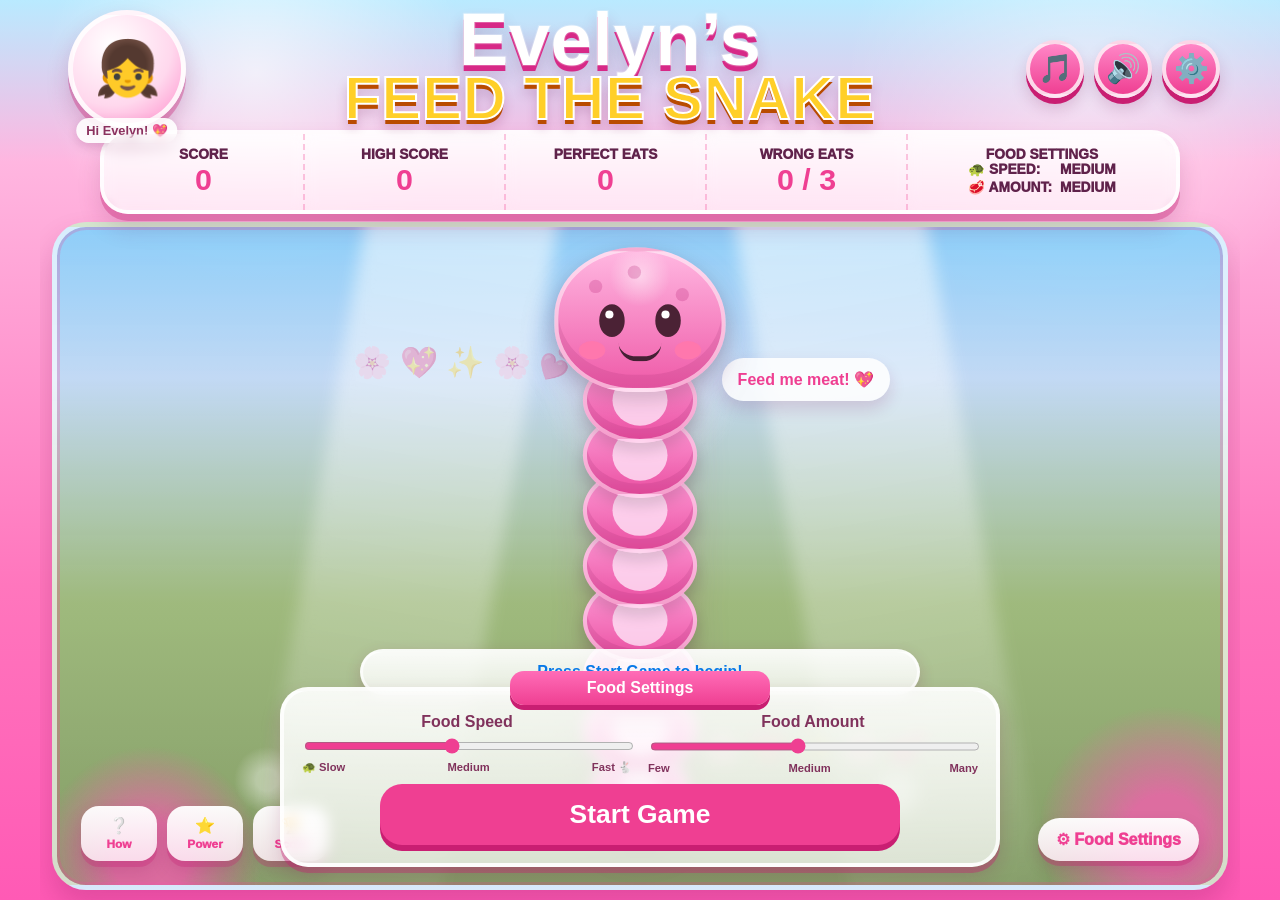
==== commit d60f9ffb: "Add files via upload" ====
--- a/index.html
+++ b/index.html
@@ -3,7 +3,7 @@
 <head>
   <meta charset="UTF-8" />
   <meta name="viewport" content="width=device-width, initial-scale=1.0, viewport-fit=cover" />
-  <title>Evelyn's Feed the Snake V2.2</title>
+  <title>Evelyn's Feed the Snake V2.3</title>
   <link rel="stylesheet" href="style.css" />
 </head>
 <body>
@@ -36,6 +36,19 @@
     </section>
 
     <section class="playfield" id="playfield">
+      <div class="quick-buttons" id="quickButtons">
+        <button type="button" data-modal="how">❔<span>How</span></button>
+        <button type="button" data-modal="power">⭐<span>Power</span></button>
+        <button type="button" data-modal="score">🏆<span>Score</span></button>
+      </div>
+
+      <section class="info-modal" id="infoModal" aria-hidden="true">
+        <div class="info-modal-card">
+          <button class="modal-close" id="modalClose" type="button">×</button>
+          <div id="modalContent"></div>
+        </div>
+      </section>
+
 
       <div class="sky-lights"></div>
       <div class="blossoms"></div>
--- a/style.css
+++ b/style.css
@@ -670,3 +670,330 @@
     display:none!important;
   }
 }
+
+
+/* ===== v2.2 Final Fixes ===== */
+
+/* Option A: clearer Food Settings block */
+.settings-readout strong{
+  display:grid !important;
+  grid-template-columns:auto auto !important;
+  justify-content:center !important;
+  align-items:center !important;
+  column-gap:8px !important;
+  row-gap:2px !important;
+  line-height:1.15 !important;
+  text-align:left !important;
+  white-space:normal !important;
+}
+
+.settings-readout .settings-line{
+  display:contents;
+}
+
+.settings-readout .settings-name{
+  font-weight:1000;
+}
+
+.settings-readout .settings-value{
+  font-weight:1000;
+}
+
+/* Emoji centering fix for iPhone Safari */
+.food{
+  display:flex !important;
+  align-items:center !important;
+  justify-content:center !important;
+  line-height:1 !important;
+  text-align:center !important;
+}
+
+.food .food-emoji{
+  display:flex;
+  align-items:center;
+  justify-content:center;
+  width:100%;
+  height:100%;
+  line-height:1;
+  transform:translateY(1px);
+  font-size:inherit;
+}
+
+.food.golden .food-emoji{
+  transform:none;
+}
+
+/* Mobile version of Option A */
+@media(max-width:620px){
+  .settings-readout strong{
+    grid-template-columns:auto auto !important;
+    column-gap:5px !important;
+    row-gap:1px !important;
+    font-size:.66rem !important;
+  }
+}
+
+
+/* ===== v2.3 Clean Play Area + Pause Modals ===== */
+
+/* Remove permanent desktop blockers */
+.info-card,
+.high-score-panel,
+.bottom-help{
+  display:none !important;
+}
+
+/* Use the mobile-style collapsible settings UX for all screen sizes */
+.mobile-settings-btn{
+  display:block !important;
+  position:absolute;
+  right:24px;
+  bottom:24px;
+  left:auto;
+  transform:none;
+  z-index:30;
+  border:0;
+  border-radius:999px;
+  background:linear-gradient(180deg,rgba(255,255,255,.96),rgba(255,237,247,.88));
+  color:#ef3f92;
+  padding:12px 18px;
+  font-weight:1000;
+  box-shadow:0 6px 0 rgba(201,30,114,.28),0 10px 18px rgba(124,20,81,.18);
+  cursor:pointer;
+  touch-action:manipulation;
+}
+
+.game.settings-open .mobile-settings-btn{
+  opacity:0 !important;
+  visibility:hidden !important;
+  pointer-events:none !important;
+}
+
+.settings-panel{
+  left:50% !important;
+  right:auto !important;
+  bottom:18px !important;
+  transform:translate(-50%, calc(100% + 24px)) !important;
+  opacity:0;
+  pointer-events:none;
+  width:min(720px, calc(100% - 48px)) !important;
+  min-width:0 !important;
+  display:grid !important;
+  grid-template-columns:1fr 1fr !important;
+  gap:10px 16px !important;
+  transition:transform .25s ease, opacity .25s ease !important;
+  z-index:34 !important;
+}
+
+.game:not(.playing) .settings-panel,
+.game.settings-open .settings-panel{
+  transform:translate(-50%, 0) !important;
+  opacity:1 !important;
+  pointer-events:auto !important;
+}
+
+.settings-panel .tab{
+  display:block !important;
+  position:absolute !important;
+  top:-20px !important;
+  left:50% !important;
+  transform:translateX(-50%) !important;
+  width:260px !important;
+}
+
+.settings-panel .start-btn{
+  grid-column:1/-1 !important;
+  width:min(520px,100%) !important;
+  justify-self:center !important;
+}
+
+.close-settings{
+  display:block !important;
+  grid-column:1/-1 !important;
+  width:min(420px,100%) !important;
+  justify-self:center !important;
+  border:0 !important;
+  border-radius:15px !important;
+  background:#fff !important;
+  color:#ef3f92 !important;
+  font-weight:1000 !important;
+  padding:10px 12px !important;
+  box-shadow:0 4px 0 rgba(201,30,114,.25) !important;
+}
+
+.game:not(.playing) .close-settings{
+  display:none !important;
+}
+
+.status{
+  bottom:28px !important;
+  pointer-events:none;
+}
+
+.game.settings-open .status,
+.game:not(.playing) .status{
+  bottom:190px !important;
+}
+
+.quick-buttons{
+  position:absolute;
+  left:24px;
+  bottom:24px;
+  display:flex;
+  gap:10px;
+  z-index:31;
+}
+
+.quick-buttons button{
+  border:0;
+  border-radius:18px;
+  min-width:76px;
+  padding:10px 12px;
+  background:linear-gradient(180deg,rgba(255,255,255,.96),rgba(255,237,247,.86));
+  color:#ef3f92;
+  font-weight:1000;
+  box-shadow:0 6px 0 rgba(201,30,114,.28),0 10px 18px rgba(124,20,81,.18);
+  display:grid;
+  gap:2px;
+  place-items:center;
+  cursor:pointer;
+  touch-action:manipulation;
+}
+
+.quick-buttons button span{
+  font-size:.74rem;
+}
+
+.info-modal{
+  position:absolute;
+  inset:0;
+  display:none;
+  align-items:center;
+  justify-content:center;
+  z-index:120;
+  background:rgba(231,55,145,.28);
+  backdrop-filter:blur(4px);
+  padding:18px;
+}
+
+.info-modal.show{
+  display:flex;
+}
+
+.info-modal-card{
+  position:relative;
+  width:min(520px, calc(100% - 20px));
+  max-height:min(78vh, 680px);
+  overflow:auto;
+  border:5px solid rgba(255,255,255,.85);
+  border-radius:28px;
+  background:linear-gradient(180deg,rgba(255,255,255,.96),rgba(255,237,247,.94));
+  color:#5d234d;
+  padding:24px;
+  text-align:left;
+  box-shadow:0 10px 0 rgba(201,30,114,.28),0 18px 36px rgba(124,20,81,.25);
+  font-weight:900;
+}
+
+.info-modal-card h2{
+  margin:0 0 14px;
+  color:#ef3f92;
+  text-align:center;
+  font-size:clamp(1.6rem,4vw,2.4rem);
+}
+
+.info-modal-card p{
+  line-height:1.4;
+}
+
+.info-modal-card ul{
+  padding-left:22px;
+  line-height:1.55;
+}
+
+.modal-close{
+  position:absolute;
+  top:10px;
+  right:12px;
+  width:38px;
+  height:38px;
+  border:0;
+  border-radius:50%;
+  background:#ef3f92;
+  color:white;
+  font-size:26px;
+  font-weight:1000;
+  box-shadow:0 4px 0 #c91e72;
+  cursor:pointer;
+}
+
+@media(max-width:620px){
+  .quick-buttons{
+    left:8px;
+    top:8px;
+    bottom:auto;
+    gap:6px;
+  }
+
+  .quick-buttons button{
+    min-width:42px;
+    width:42px;
+    height:42px;
+    border-radius:50%;
+    padding:0;
+    font-size:18px;
+  }
+
+  .quick-buttons button span{
+    display:none;
+  }
+
+  .mobile-settings-btn{
+    right:auto;
+    left:50%;
+    bottom:12px;
+    transform:translateX(-50%);
+    min-width:82px !important;
+    padding:8px 13px !important;
+    font-size:.82rem;
+  }
+
+  .settings-panel{
+    left:8px !important;
+    right:8px !important;
+    bottom:8px !important;
+    width:auto !important;
+    transform:translateY(calc(100% + 24px)) !important;
+    grid-template-columns:1fr 1fr !important;
+    padding:10px !important;
+  }
+
+  .game:not(.playing) .settings-panel,
+  .game.settings-open .settings-panel{
+    transform:translateY(0) !important;
+  }
+
+  .settings-panel .tab{
+    display:none !important;
+  }
+
+  .status{
+    bottom:62px !important;
+  }
+
+  .game.settings-open .status,
+  .game:not(.playing) .status{
+    bottom:145px !important;
+  }
+
+  .info-modal{
+    padding:10px;
+  }
+
+  .info-modal-card{
+    width:calc(100% - 8px);
+    max-height:76vh;
+    padding:20px 16px;
+    border-radius:22px;
+  }
+}
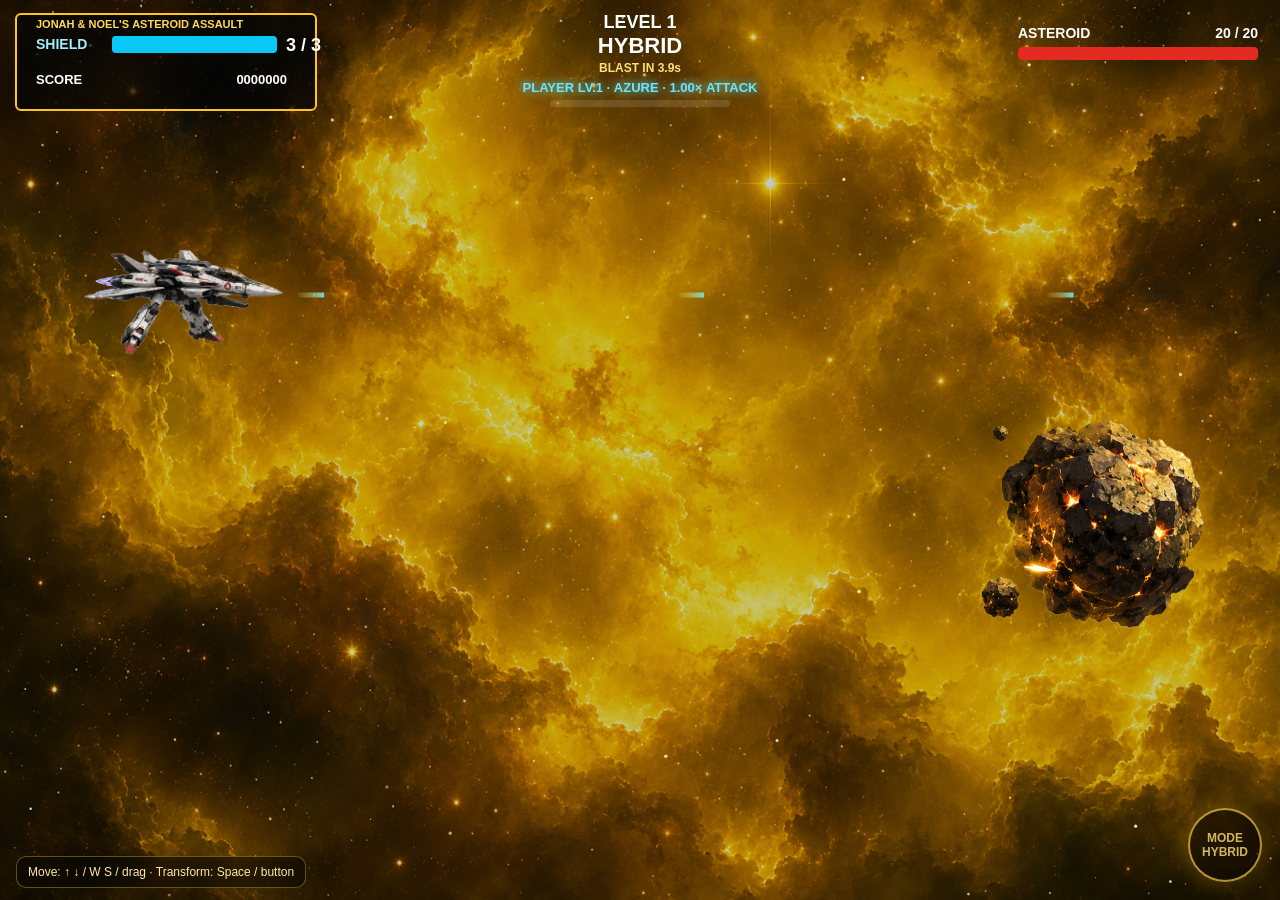
==== commit edbdf9e6: "Add files via upload" ====
--- a/index.html
+++ b/index.html
@@ -1,149 +1,640 @@
 <!DOCTYPE html>
 <html lang="en">
 <head>
-  <meta charset="UTF-8" />
-  <meta name="viewport" content="width=device-width, initial-scale=1.0, viewport-fit=cover" />
-  <title>Evelyn's Feed the Snake V2.3</title>
-  <link rel="stylesheet" href="style.css" />
+<base href="./">
+<meta charset="UTF-8">
+<meta name="viewport" content="width=device-width,initial-scale=1,maximum-scale=1,user-scalable=no">
+<meta name="description" content="Jonah and Noel's Asteroid Assault Game — a transforming mecha space shooter.">
+<meta name="theme-color" content="#171006">
+<title>Jonah and Noel's Asteroid Assault Game</title>
+<style>
+html,body{margin:0;width:100%;height:100%;overflow:hidden;background:#090600;color:#fff;font-family:Arial,Helvetica,sans-serif;touch-action:none}
+canvas{display:block;width:100vw;height:100vh}
+#hint{position:fixed;left:16px;bottom:12px;padding:8px 11px;border:1px solid rgba(255,204,62,.35);border-radius:10px;background:rgba(10,7,0,.58);font-size:12px;color:#ffe8a3;backdrop-filter:blur(8px);pointer-events:none}
+#transformBtn{position:fixed;right:18px;bottom:18px;width:74px;height:74px;border-radius:50%;border:2px solid rgba(255,211,71,.85);background:rgba(12,8,0,.68);color:#ffe071;font-weight:900;font-size:12px;box-shadow:0 0 24px rgba(255,190,35,.35);touch-action:manipulation}
+#transformBtn:active{transform:scale(.95)}
+@media (min-width:900px){#transformBtn{opacity:.78}}
+</style>
 </head>
 <body>
-  <main class="game" id="game">
-    <section class="top-shell">
-      <div class="header-row"><div class="avatar-badge">👧<small>Hi Evelyn! 💖</small></div><h1><span>Evelyn’s</span><strong>Feed the Snake</strong></h1><div class="header-buttons"><button type="button" aria-label="Music">🎵</button><button type="button" aria-label="Sound">🔊</button><button type="button" aria-label="Settings">⚙️</button></div></div>
-
-      <section class="hud">
-        <div class="hud-card">
-          <span>Score</span>
-          <strong id="score">0</strong>
-        </div>
-        <div class="hud-card">
-          <span>High Score</span>
-          <strong id="highScore">0</strong>
-        </div>
-        <div class="hud-card">
-          <span>Perfect Eats</span>
-          <strong id="perfect">0</strong>
-        </div>
-        <div class="hud-card">
-          <span>Wrong Eats</span>
-          <strong id="wrong">0 / 3</strong>
-        </div>
-        <div class="hud-card settings-readout">
-          <span>Food Settings</span>
-          <strong id="settingsReadout">🚲 Speed: Medium · 🌸 Amount: Medium</strong>
-        </div>
-      </section>
-    </section>
-
-    <section class="playfield" id="playfield">
-      <div class="quick-buttons" id="quickButtons">
-        <button type="button" data-modal="how">❔<span>How</span></button>
-        <button type="button" data-modal="power">⭐<span>Power</span></button>
-        <button type="button" data-modal="score">🏆<span>Score</span></button>
-      </div>
-
-      <section class="info-modal" id="infoModal" aria-hidden="true">
-        <div class="info-modal-card">
-          <button class="modal-close" id="modalClose" type="button">×</button>
-          <div id="modalContent"></div>
-        </div>
-      </section>
-
-
-      <div class="sky-lights"></div>
-      <div class="blossoms"></div>
-
-      <section class="info-card left-card desktop-only">
-        <div class="tab">How to Play</div>
-        <p><b>1.</b> Hold a food item.</p>
-        <p><b>2.</b> Drag it to the snake's head.</p>
-        <p><b>3.</b> Release to feed.</p>
-        <div class="mini-rule">🥩 Meat = <b class="good">+10</b><br>🍎 Wrong food = <b class="bad">-10</b><br>💔 3 wrong eats = Game Over</div>
-      </section>
-
-      <section class="info-card right-card desktop-only">
-        <div class="tab">Power Up</div>
-        <div class="gold-preview">⭐🥩⭐</div>
-        <p><b>Golden Meat</b> feeds all meat on screen.</p>
-        <div class="mini-rule">Appears every <b>20–30 seconds</b><br>🌈 Rainbow hearts<br>🎉 Mega Feast</div>
-      </section>
-
-      <section class="snake-stage">
-        <div class="speech desktop-only">Feed me meat! 💖</div>
-        <div class="snake-wrap" id="snakeWrap">
-          <div class="snake">
-            <div class="tail"></div>
-            <div class="body b7"></div>
-            <div class="body b6"></div>
-            <div class="body b5"></div>
-            <div class="body b4"></div>
-            <div class="body b3"></div>
-            <div class="body b2"></div>
-            <div class="body b1"></div>
-            <div class="head" id="snakeHead">
-              <div class="spot s1"></div>
-              <div class="spot s2"></div>
-              <div class="spot s3"></div>
-              <div class="eye left"></div>
-              <div class="eye right"></div>
-              <div class="cheek left"></div>
-              <div class="cheek right"></div>
-              <div class="mouth"></div>
-              <div class="tongue"></div>
-            </div>
-          </div>
-        </div>
-      </section>
-
-      <div class="status" id="status">Press Start Game to begin!</div>
-      <button class="mobile-settings-btn" id="mobileSettingsBtn" type="button">⚙ Food Settings</button>
-
-      <section class="high-score-panel desktop-only">
-        <div class="trophy">🏆</div>
-        <b>High Score</b>
-        <strong id="highScoreCard">0</strong>
-        <button type="button">View Leaderboard</button>
-      </section>
-
-      <section class="settings-panel" id="settingsPanel">
-        <div class="tab">Food Settings</div>
-        <button class="start-btn" id="startBtn" type="button">Start Game</button>
-
-        <label>
-          <span>Food Speed</span>
-          <input id="speed" type="range" min="1" max="10" value="5" />
-          <small><span>🐢 Slow</span><span>Medium</span><span>Fast 🐇</span></small>
-        </label>
-
-        <label>
-          <span>Food Amount</span>
-          <input id="amount" type="range" min="1" max="10" value="5" />
-          <small><span>Few</span><span>Medium</span><span>Many</span></small>
-        </label>
-
-        <button class="close-settings" id="closeSettings" type="button">⬇ Minimize Settings</button>
-      </section>
-
-      <div class="float-msg" id="floatMsg"></div>
-      <div class="gold-alert" id="goldAlert">⭐ Golden Meat appeared! ⭐</div>
-      <div class="mega" id="mega">🔥 MEGA FEAST! 🔥<br><span id="megaPts">+0 points</span></div>
-
-      <section class="bottom-help desktop-only">
-        <div>🎯 <b>Perfect Eat</b><span>Feed meat to score!</span></div>
-        <div>❌ <b>Wrong Eat</b><span>Avoid non-meat food!</span></div>
-        <div>⭐🥩 <b>Golden Meat</b><span>Every 20–30 seconds</span></div>
-        <div>🎉 <b>Mega Feast</b><span>Feeds all meat on screen</span></div>
-        <div>🌈 <b>Have Fun!</b><span>Beat your high score!</span></div>
-      </section>
-
-      <section class="game-over" id="gameOver">
-        <h2>Game Over</h2>
-        <p id="finalScore">Final score: 0</p>
-        <button class="start-btn" id="againBtn" type="button">Play Again</button>
-      </section>
-    </section>
-  </main>
-
-  <script src="game.js"></script>
+<canvas id="game"></canvas>
+<div id="hint">Move: ↑ ↓ / W S / drag · Transform: Space / button</div>
+<button id="transformBtn" aria-label="Transform">MODE<br>SPACE</button>
+<script>
+(() => {
+const canvas=document.getElementById('game'),ctx=canvas.getContext('2d'),transformBtn=document.getElementById('transformBtn');
+let W=0,H=0,DPR=1,last=performance.now(),elapsed=0,state='playing',score=0,level=1;
+let playerLevel=1;
+const playerLevelThresholds=[0,750,2500];
+const playerLevelColors={
+  1:{main:'#67e8ff',soft:'rgba(103,232,255,.55)',name:'AZURE'},
+  2:{main:'#ffd95a',soft:'rgba(255,217,90,.55)',name:'GOLD'},
+  3:{main:'#ff5fe1',soft:'rgba(255,95,225,.55)',name:'MAGENTA'}
+};
+const keys={},bullets=[],enemyShots=[],particles=[],debris=[],powerups=[],missiles=[],blasts=[],bossMissiles=[],bossLasers=[],stars=[];
+const IMG={},sources={"nebula": "assets/nebula.png", "asteroid": "assets/asteroid.png", "missile": "assets/missile.png", "shield": "assets/shield.png", "robot": "assets/robot.png", "spaceship": "assets/spaceship.png", "hybrid": "assets/hybrid.png", "boss": "assets/boss.png"};
+let loaded=0;
+for(const [k,v] of Object.entries(sources)){const im=new Image();im.src=v;im.onload=()=>loaded++;IMG[k]=im;}
+
+const modes=['robot','spaceship','hybrid'];
+const modeNames={robot:'ROBOT',spaceship:'SPACESHIP',hybrid:'HYBRID'};
+const ship={
+ x:130,y:300,speed:350,shield:3,maxShield:3,hitFlash:0,missileMode:0,
+ fireTimer:0,missileTimer:0,mode:'hybrid',transforming:0,nextMode:null,
+ blastTimer:5,invulnerable:0,shieldFlare:0,shieldAngle:0,shieldPulse:0
+};
+const asteroid={x:0,y:0,r:105,hp:20,maxHp:20,shootTimer:1.6,phase:0,dead:false,respawn:0};
+const boss={
+  active:false,defeated:false,x:0,y:0,r:175,hp:125,maxHp:125,
+  phase:1,entry:0,turretTimer:1.1,missileTimer:8,laserTimer:14,
+  laserCharge:0,laserY:0,shake:0,deathTimer:0,deathStage:0,deathPulse:0,coreFlash:0
+};
+
+function resize(){
+ DPR=Math.max(1,Math.min(2,devicePixelRatio||1));W=innerWidth;H=innerHeight;
+ canvas.width=W*DPR;canvas.height=H*DPR;ctx.setTransform(DPR,0,0,DPR,0,0);
+ ship.x=Math.max(120,W*.14);ship.y=Math.min(H-90,Math.max(95,ship.y||H/2));
+ asteroid.x=W-Math.max(145,W*.14);asteroid.y=H/2;
+ stars.length=0;for(let i=0;i<Math.max(70,W*H/13000);i++)stars.push({x:Math.random()*W,y:Math.random()*H,r:.3+Math.random()*1.5,s:8+Math.random()*24,a:.2+Math.random()*.75});
+}
+addEventListener('resize',resize);resize();
+addEventListener('keydown',e=>{
+ keys[e.key.toLowerCase()]=true;
+ if(['arrowup','arrowdown',' '].includes(e.key.toLowerCase()))e.preventDefault();
+ if(e.code==='Space'&&!e.repeat&&state==='playing')startTransform();
+ else if(state!=='playing'&&(e.key==='Enter'||e.key===' '))restart();
+});
+addEventListener('keyup',e=>keys[e.key.toLowerCase()]=false);
+transformBtn.addEventListener('pointerdown',e=>{e.preventDefault();if(state==='playing')startTransform();else restart();});
+let drag=false;
+canvas.addEventListener('pointerdown',e=>{drag=true;if(state!=='playing')restart();ship.y=Math.max(75,Math.min(H-75,e.clientY));});
+canvas.addEventListener('pointermove',e=>{if(drag)ship.y=Math.max(75,Math.min(H-75,e.clientY));});
+addEventListener('pointerup',()=>drag=false);
+
+function startTransform(){
+ if(ship.transforming>0)return;
+ const i=modes.indexOf(ship.mode);
+ ship.nextMode=modes[(i+1)%modes.length];
+ ship.transforming=.5;
+ ship.invulnerable=.5;
+ burst(ship.x,ship.y,34,260,'#ffe06b');
+}
+function finishTransform(){
+ ship.mode=ship.nextMode;ship.nextMode=null;
+ if(ship.mode==='robot'){
+   // Robot mode expands shield capacity but never heals during transformation.
+   ship.maxShield=5;
+   ship.shield=Math.min(ship.shield,5);
+ }else{
+   // Fighter and Hybrid have a three-shield capacity.
+   ship.maxShield=3;
+   ship.shield=Math.min(ship.shield,3);
+ }
+ ship.fireTimer=0;
+ ship.blastTimer=5;
+ transformBtn.innerHTML=`MODE<br>${modeNames[ship.mode]}`;
+ burst(ship.x,ship.y,42,320,'#71e9ff');
+}
+function playerDamageMultiplier(){
+ return playerLevel===1?1:playerLevel===2?1.5:2.25;
+}
+function updatePlayerLevel(){
+ let next=score>=playerLevelThresholds[2]?3:score>=playerLevelThresholds[1]?2:1;
+ if(next!==playerLevel){
+   playerLevel=next;
+   burst(ship.x,ship.y,70,380,playerLevelColors[playerLevel].main);
+   ship.invulnerable=Math.max(ship.invulnerable,1);
+ }
+}
+function restart(){
+ elapsed=0;score=0;level=1;playerLevel=1;state='playing';ship.shield=3;ship.maxShield=3;ship.hitFlash=0;ship.missileMode=0;
+ ship.mode='hybrid';ship.transforming=0;ship.nextMode=null;ship.blastTimer=5;ship.shieldFlare=0;ship.shieldPulse=0;transformBtn.innerHTML='MODE<br>HYBRID';
+ bullets.length=enemyShots.length=particles.length=debris.length=powerups.length=missiles.length=blasts.length=bossMissiles.length=bossLasers.length=0;
+ boss.active=false;boss.defeated=false;boss.hp=boss.maxHp;boss.entry=0;boss.deathTimer=0;boss.deathStage=0;boss.deathPulse=0;boss.coreFlash=0;
+ resetAsteroid();
+}
+function resetAsteroid(){
+ if(level===5){startBoss();return;}
+ boss.active=false;
+ asteroid.maxHp=20+(level-1)*6;asteroid.hp=asteroid.maxHp;asteroid.r=Math.max(75,105-(level-1)*2);
+ asteroid.dead=false;asteroid.shootTimer=Math.max(.75,1.8-level*.08);
+}
+function burst(x,y,n,s,c){for(let i=0;i<n;i++){const a=Math.random()*Math.PI*2,v=Math.random()*s;particles.push({x,y,vx:Math.cos(a)*v,vy:Math.sin(a)*v,life:.35+Math.random()*.75,max:1,size:1+Math.random()*4,c})}}
+function fire(){bullets.push({x:ship.x+64,y:ship.y-5,vx:760,r:4,damage:playerDamageMultiplier()});}
+function fireMissile(){missiles.push({x:ship.x+52,y:ship.y+(Math.random()>.5?-15:15),vx:430,vy:(Math.random()-.5)*80,life:4,damage:3*playerDamageMultiplier()});}
+function fireBlast(){
+ blasts.push({x:ship.x+66,y:ship.y,vx:520,r:22,life:2.5,damage:6*playerDamageMultiplier()});
+ burst(ship.x+80,ship.y,24,250,'#fff4a8');
+}
+
+function startBoss(){
+  boss.active=true;boss.defeated=false;boss.hp=boss.maxHp;boss.phase=1;boss.deathStage=0;boss.deathPulse=0;boss.coreFlash=0;
+  boss.x=W+boss.r;boss.y=H/2;boss.entry=2.4;
+  boss.turretTimer=1.2;boss.missileTimer=8;boss.laserTimer=13;boss.laserCharge=0;
+  asteroid.dead=true;enemyShots.length=0;
+}
+function bossHit(d,x,y){
+  if(!boss.active||boss.defeated)return;
+  const weak=Math.hypot(x-(boss.x-boss.r*.18),y-(boss.y-boss.r*.18))<boss.r*.34;
+  const dealt=weak?d*2:d;
+  boss.hp-=dealt;score+=dealt*12;updatePlayerLevel();
+  burst(x,y,12,280,weak?'#9ef8ff':'#ff9b4a');
+  const ratio=boss.hp/boss.maxHp;
+  boss.phase=ratio>.7?1:ratio>.4?2:ratio>.15?3:4;
+  boss.shake=Math.max(boss.shake,.12);
+  if(boss.hp<=0){
+    boss.hp=0;
+    boss.defeated=true;
+    boss.deathTimer=6.2;
+    boss.deathStage=1;
+    boss.deathPulse=0;
+    boss.coreFlash=0;
+    score+=5000;updatePlayerLevel();
+    enemyShots.length=0;
+    bossMissiles.length=0;
+    bossLasers.length=0;
+    boss.shake=.5;
+    burst(boss.x,boss.y,50,260,'#ffd36a');
+  }
+}
+function bossTurretFire(){
+  const shots=boss.phase>=3?2:1;
+  for(let j=0;j<shots;j++){
+    const oy=(Math.random()-.5)*boss.r*1.25;
+    const ox=-boss.r*.72;
+    const a=Math.atan2(ship.y-(boss.y+oy),ship.x-(boss.x+ox));
+    const sp=270+boss.phase*28;
+    enemyShots.push({x:boss.x+ox,y:boss.y+oy,vx:Math.cos(a)*sp,vy:Math.sin(a)*sp,r:7+boss.phase,rot:0,boss:true});
+  }
+}
+function bossMissileBarrage(){
+  const count=boss.phase>=3?4:3;
+  for(let i=0;i<count;i++){
+    const lane=i-(count-1)/2;
+    bossMissiles.push({
+      x:boss.x-boss.r*.66,
+      y:boss.y+lane*36,
+      vx:-120-Math.random()*30,
+      vy:lane*18+(Math.random()-.5)*30,
+      r:10,
+      life:9,
+      angle:Math.PI,
+      turnRate:2.4+Math.random()*.8,
+      wobble:Math.random()*Math.PI*2,
+      trail:[],
+      armed:false,
+      age:0
+    });
+  }
+}
+function chargeSuperlaser(){
+  boss.laserCharge=2.0;
+  boss.laserY=Math.max(90,Math.min(H-90,ship.y+(Math.random()-.5)*100));
+}
+function fireSuperlaser(){
+  bossLasers.push({y:boss.laserY,life:1.15,max:1.15,h:boss.phase>=4?58:44});
+  boss.shake=.35;
+}
+
+function enemyFire(){const a=Math.atan2(ship.y-asteroid.y,ship.x-asteroid.x),sp=220+level*14;enemyShots.push({x:asteroid.x-asteroid.r*.65,y:asteroid.y+(Math.random()-.5)*asteroid.r,vx:Math.cos(a)*sp,vy:Math.sin(a)*sp,r:10+Math.random()*5,rot:0});}
+function spawnPower(type){powerups.push({type,x:W+45,y:90+Math.random()*(H-180),vx:-120-Math.random()*50,vy:(Math.random()-.5)*150,r:27,t:0});}
+function asteroidHit(d,x,y){
+ if(asteroid.dead)return;asteroid.hp-=d;score+=d*5;updatePlayerLevel();burst(x,y,13,270,'#ffd06b');
+ if(asteroid.hp%5===0||asteroid.hp<=0)for(let i=0;i<(asteroid.hp<=0?7:2);i++)debris.push({x:asteroid.x+(Math.random()-.5)*asteroid.r,y:asteroid.y+(Math.random()-.5)*asteroid.r,vx:(Math.random()-.5)*280,vy:(Math.random()-.5)*280,r:7+Math.random()*18,life:2+Math.random()*1.5,rot:Math.random()*6,vr:(Math.random()-.5)*5});
+ if(asteroid.hp<=0){asteroid.dead=true;asteroid.respawn=2.2;score+=100*level;updatePlayerLevel();burst(asteroid.x,asteroid.y,70,450,'#ff9b37');}
+}
+function shipHit(sourceX=ship.x+120,sourceY=ship.y){
+ if(ship.hitFlash>0||ship.invulnerable>0)return;
+ ship.shield--;
+ ship.hitFlash=1.1;
+ ship.shieldFlare=.72;
+ ship.shieldPulse=0;
+ ship.shieldAngle=Math.atan2(sourceY-ship.y,sourceX-ship.x);
+ const impactX=ship.x+Math.cos(ship.shieldAngle)*58;
+ const impactY=ship.y+Math.sin(ship.shieldAngle)*42;
+ burst(impactX,impactY,30,320,'#70eaff');
+ if(ship.shield<=0){state='gameover';burst(ship.x,ship.y,75,460,'#ff554f')}
+}
+function hit(a,b,r){const dx=a.x-b.x,dy=a.y-b.y;return dx*dx+dy*dy<(a.r+r)*(a.r+r)}
+function trim(a){for(let i=a.length-1;i>=0;i--)if(a[i].dead||a[i].life<=0)a.splice(i,1)}
+
+function update(dt){
+ for(const s of stars){s.x-=s.s*dt;if(s.x<0){s.x=W;s.y=Math.random()*H}}
+ for(const p of particles){p.x+=p.vx*dt;p.y+=p.vy*dt;p.vx*=.985;p.vy*=.985;p.life-=dt}trim(particles);
+ for(const d of debris){d.x+=d.vx*dt;d.y+=d.vy*dt;d.rot+=d.vr*dt;d.life-=dt}trim(debris);
+ if(state!=='playing')return;
+ elapsed+=dt;ship.hitFlash=Math.max(0,ship.hitFlash-dt);ship.invulnerable=Math.max(0,ship.invulnerable-dt);ship.missileMode=Math.max(0,ship.missileMode-dt);ship.shieldFlare=Math.max(0,ship.shieldFlare-dt);ship.shieldPulse+=dt;
+
+ if(ship.transforming>0){
+   ship.transforming-=dt;
+   if(ship.transforming<=0)finishTransform();
+ } else {
+   const mv=((keys.arrowdown||keys.s)?1:0)-((keys.arrowup||keys.w)?1:0);
+   ship.y=Math.max(78,Math.min(H-78,ship.y+mv*ship.speed*dt));
+   ship.fireTimer-=dt;
+   const fireRate=ship.mode==='spaceship'?.25:.5;
+   if(ship.fireTimer<=0){fire();ship.fireTimer+=fireRate}
+   if(ship.mode==='hybrid'){
+     ship.blastTimer-=dt;
+     if(ship.blastTimer<=0){fireBlast();ship.blastTimer=5}
+   }
+ }
+ if(ship.missileMode>0){ship.missileTimer-=dt;if(ship.missileTimer<=0){fireMissile();ship.missileTimer=.72}}
+ if(elapsed>=20&&elapsed<20.1&&!powerups.some(p=>p.type==='missile'))spawnPower('missile');
+ if(elapsed>=10&&Math.floor(elapsed)%14===0&&Math.random()<dt*.9&&!powerups.some(p=>p.type==='shield'))spawnPower('shield');
+
+ if(boss.active){
+   if(boss.entry>0){boss.entry-=dt;boss.x+=(W-boss.r*1.02-boss.x)*dt*1.8;}
+   boss.y=H/2+Math.sin(elapsed*.45)*Math.min(55,H*.08);
+   boss.shake=Math.max(0,boss.shake-dt);
+   if(!boss.defeated){
+     boss.turretTimer-=dt;
+     if(boss.turretTimer<=0){bossTurretFire();boss.turretTimer=Math.max(.28,1.35-boss.phase*.2)+Math.random()*.35;}
+     boss.missileTimer-=dt;
+     if(boss.phase>=2&&boss.missileTimer<=0){bossMissileBarrage();boss.missileTimer=Math.max(4.5,10-boss.phase);}
+     boss.laserTimer-=dt;
+     if(boss.laserCharge>0){
+       boss.laserCharge-=dt;
+       if(boss.laserCharge<=0)fireSuperlaser();
+     }else if(boss.laserTimer<=0){
+       chargeSuperlaser();boss.laserTimer=Math.max(8,16-boss.phase*1.7);
+     }
+   }else{
+     boss.deathTimer-=dt;
+     boss.deathPulse+=dt;
+     boss.coreFlash=Math.min(1,boss.coreFlash+dt*.7);
+     boss.shake=Math.max(boss.shake,.12);
+
+     const t=6.2-boss.deathTimer;
+     if(t<1.6){
+       boss.deathStage=1;
+       if(Math.random()<dt*16){
+         burst(
+           boss.x+(Math.random()-.5)*boss.r*1.25,
+           boss.y+(Math.random()-.5)*boss.r*1.25,
+           16,300,'#ff9b3e'
+         );
+       }
+     }else if(t<3.5){
+       boss.deathStage=2;
+       if(Math.random()<dt*26){
+         burst(
+           boss.x+(Math.random()-.5)*boss.r*1.45,
+           boss.y+(Math.random()-.5)*boss.r*1.45,
+           22,420,Math.random()>.45?'#ff6b2c':'#ffd36a'
+         );
+       }
+       if(Math.random()<dt*8){
+         debris.push({
+           x:boss.x+(Math.random()-.5)*boss.r*1.1,
+           y:boss.y+(Math.random()-.5)*boss.r*1.1,
+           vx:(Math.random()-.5)*340,
+           vy:(Math.random()-.5)*340,
+           r:12+Math.random()*30,
+           life:3+Math.random()*2,
+           rot:Math.random()*6,
+           vr:(Math.random()-.5)*7
+         });
+       }
+     }else{
+       boss.deathStage=3;
+       boss.shake=.8;
+       if(t<3.65){
+         burst(boss.x,boss.y,160,760,'#fff3b0');
+         burst(boss.x,boss.y,120,620,'#ff7a28');
+       }
+     }
+
+     if(boss.deathTimer<=0){
+       boss.active=false;
+       level=6;
+       ship.shield=ship.maxShield;
+       ship.missileMode=10;
+       resetAsteroid();
+     }
+   }
+ }else if(!asteroid.dead){
+   asteroid.phase+=dt;asteroid.y=H/2+Math.sin(asteroid.phase*.7)*Math.min(105,H*.18);
+   asteroid.shootTimer-=dt;if(asteroid.shootTimer<=0){enemyFire();asteroid.shootTimer=Math.max(.7,1.9-level*.08)+Math.random()*.7}
+ }else{
+   asteroid.respawn-=dt;if(asteroid.respawn<=0){level++;resetAsteroid()}
+ }
+
+ for(const b of bullets){b.x+=b.vx*dt;if(boss.active&&!boss.defeated&&hit(b,boss,boss.r*.88)){b.dead=true;bossHit(b.damage,b.x,b.y)}else if(!asteroid.dead&&hit(b,asteroid,asteroid.r*.78)){b.dead=true;asteroidHit(b.damage,b.x,b.y)}if(b.x>W+20)b.dead=true}trim(bullets);
+ for(const q of blasts){q.x+=q.vx*dt;q.life-=dt;q.r+=18*dt;if(boss.active&&!boss.defeated&&hit(q,boss,boss.r*.9)){q.dead=true;bossHit(q.damage,q.x,q.y);burst(q.x,q.y,38,380,'#fff0a3')}else if(!asteroid.dead&&hit(q,asteroid,asteroid.r*.78)){q.dead=true;asteroidHit(q.damage,q.x,q.y);burst(q.x,q.y,38,380,'#fff0a3')}if(q.x>W+60)q.dead=true}trim(blasts);
+ for(const m of missiles){if(!asteroid.dead){const a=Math.atan2(asteroid.y-m.y,asteroid.x-m.x);m.vx+=Math.cos(a)*420*dt;m.vy+=Math.sin(a)*420*dt}m.x+=m.vx*dt;m.y+=m.vy*dt;m.life-=dt;particles.push({x:m.x-8,y:m.y,vx:-80,vy:(Math.random()-.5)*35,life:.22,max:.22,size:2+Math.random()*2,c:'#ffcb59'});if(boss.active&&!boss.defeated&&hit({x:m.x,y:m.y,r:8},boss,boss.r*.9)){m.dead=true;bossHit(m.damage,m.x,m.y)}else if(!asteroid.dead&&hit({x:m.x,y:m.y,r:8},asteroid,asteroid.r*.82)){m.dead=true;asteroidHit(m.damage,m.x,m.y)}}trim(missiles);
+
+ for(const e of enemyShots){e.x+=e.vx*dt;e.y+=e.vy*dt;e.rot+=dt*4;if(hit(e,ship,26)){e.dead=true;shipHit(e.x,e.y)}if(e.x<-30)e.dead=true}trim(enemyShots);
+
+ for(const bm of bossMissiles){
+   bm.age+=dt;
+   bm.armed=bm.age>.45;
+   bm.wobble+=dt*6;
+
+   const desired=Math.atan2(ship.y-bm.y,ship.x-bm.x);
+   let diff=((desired-bm.angle+Math.PI*3)%(Math.PI*2))-Math.PI;
+   const maxTurn=bm.turnRate*dt;
+   diff=Math.max(-maxTurn,Math.min(maxTurn,diff));
+   bm.angle+=diff;
+
+   const thrust=bm.armed?240:95;
+   bm.vx+=Math.cos(bm.angle)*thrust*dt;
+   bm.vy+=Math.sin(bm.angle)*thrust*dt;
+   bm.vy+=Math.sin(bm.wobble)*10*dt;
+
+   const sp=Math.hypot(bm.vx,bm.vy);
+   const maxSp=bm.armed?360:210;
+   if(sp>maxSp){bm.vx=bm.vx/sp*maxSp;bm.vy=bm.vy/sp*maxSp}
+
+   bm.x+=bm.vx*dt;
+   bm.y+=bm.vy*dt;
+   bm.life-=dt;
+   bm.trail.push({x:bm.x-Math.cos(bm.angle)*14,y:bm.y-Math.sin(bm.angle)*14,life:.5});
+   if(bm.trail.length>18)bm.trail.shift();
+   for(const t of bm.trail)t.life-=dt;
+
+   if(hit(bm,ship,25)){bm.dead=true;shipHit(bm.x,bm.y);burst(bm.x,bm.y,24,320,'#ff7a32')}
+   if(bm.life<=0||bm.x<-60||bm.y<-80||bm.y>H+80)bm.dead=true;
+ }trim(bossMissiles);
+ for(const bl of bossLasers){
+   bl.life-=dt;
+   if(bl.life>0.15&&Math.abs(ship.y-bl.y)<bl.h*.5+22&&ship.x<W*.72)shipHit(W,bl.y);
+ }trim(bossLasers);
+
+ for(const p of powerups){p.t+=dt;p.x+=p.vx*dt;p.y+=p.vy*dt;p.vy+=Math.sin(p.t*2.7)*28*dt;if(p.y<70||p.y>H-70)p.vy*=-1;if(hit(p,ship,38)){p.dead=true;if(p.type==='missile')ship.missileMode=10;else ship.shield=Math.min(ship.maxShield,ship.shield+1);burst(p.x,p.y,30,320,p.type==='shield'?'#55dfff':'#ffd158')}if(p.x<-50)p.dead=true}trim(powerups);
+}
+
+function rr(x,y,w,h,r){ctx.beginPath();ctx.roundRect(x,y,w,h,r)}
+function drawBg(){
+ if(loaded)ctx.drawImage(IMG.nebula,0,0,W,H);else{ctx.fillStyle='#291b00';ctx.fillRect(0,0,W,H)}
+ ctx.fillStyle='rgba(12,7,0,.22)';ctx.fillRect(0,0,W,H);
+ for(const s of stars){ctx.globalAlpha=s.a;ctx.fillStyle='#fff3bc';ctx.beginPath();ctx.arc(s.x,s.y,s.r,0,7);ctx.fill()}ctx.globalAlpha=1;
+}
+function drawHud(){
+ ctx.save();rr(16,14,300,96,5);ctx.fillStyle='rgba(4,5,5,.72)';ctx.fill();ctx.strokeStyle='#ffc51c';ctx.lineWidth=2;ctx.stroke();
+ ctx.font='800 11px Arial';ctx.fillStyle='#ffd95a';ctx.fillText("JONAH & NOEL'S ASTEROID ASSAULT",36,28);
+ ctx.font='700 14px Arial';ctx.fillStyle='#9eeeff';ctx.fillText('SHIELD',36,49);
+ const bw=165;rr(112,36,bw,17,4);ctx.fillStyle='rgba(255,255,255,.12)';ctx.fill();rr(112,36,bw*(ship.shield/ship.maxShield),17,4);ctx.fillStyle='#09c8f5';ctx.fill();
+ ctx.fillStyle='#fff';ctx.font='700 18px Arial';ctx.fillText(`${ship.shield} / ${ship.maxShield}`,286,51);
+ ctx.font='700 13px Arial';ctx.fillText('SCORE',36,84);ctx.textAlign='right';ctx.fillText(String(score).padStart(7,'0'),287,84);ctx.textAlign='left';
+ if(boss.active){
+   const bw=Math.min(430,W*.42),bx=W-bw-22;
+   ctx.font='800 14px Arial';ctx.fillStyle='#ff694f';ctx.fillText('BOSS: ASTEROID DESTROYER',bx,35);
+   ctx.textAlign='right';ctx.fillStyle='#fff';ctx.fillText(`${Math.ceil(boss.hp)} / ${boss.maxHp}`,bx+bw,35);ctx.textAlign='left';
+   rr(bx,46,bw,15,5);ctx.fillStyle='rgba(0,0,0,.72)';ctx.fill();
+   rr(bx,46,bw*Math.max(0,boss.hp/boss.maxHp),15,5);
+   const bg=ctx.createLinearGradient(bx,0,bx+bw,0);bg.addColorStop(0,'#ffb033');bg.addColorStop(.55,'#ff573d');bg.addColorStop(1,'#d31919');ctx.fillStyle=bg;ctx.fill();
+   ctx.textAlign='center';ctx.font='900 13px Arial';ctx.fillStyle='#ff5f43';ctx.fillText(`BOSS PHASE ${boss.phase}`,bx+bw/2,80);ctx.textAlign='left';
+ }else{
+ const barW=Math.min(240,W*.25),bx=W-barW-22;ctx.font='700 14px Arial';ctx.fillText('ASTEROID',bx,38);ctx.textAlign='right';ctx.fillText(`${Math.max(0,asteroid.hp)} / ${asteroid.maxHp}`,bx+barW,38);ctx.textAlign='left';
+ rr(bx,47,barW,13,4);ctx.fillStyle='rgba(0,0,0,.6)';ctx.fill();rr(bx,47,barW*(asteroid.dead?0:asteroid.hp/asteroid.maxHp),13,4);ctx.fillStyle='#e42b21';ctx.fill();}
+ ctx.textAlign='center';ctx.font='700 18px Arial';ctx.fillStyle='#fff';ctx.fillText(boss.active?'BOSS LEVEL':`LEVEL ${level}`,W/2,28);ctx.font='700 22px Arial';ctx.fillText(modeNames[ship.mode],W/2,53);
+ ctx.font='600 12px Arial';ctx.fillStyle='#ffe077';
+ const perk=ship.mode==='robot'?'5-SHIELD CAPACITY':ship.mode==='spaceship'?'0.25s RAPID FIRE':`BLAST IN ${Math.max(0,ship.blastTimer).toFixed(1)}s`;
+ ctx.fillText(perk,W/2,72);
+ const pc=playerLevelColors[playerLevel];
+ ctx.font='900 13px Arial';ctx.fillStyle=pc.main;ctx.shadowBlur=10;ctx.shadowColor=pc.main;
+ ctx.fillText(`PLAYER LV.${playerLevel} · ${pc.name} · ${playerDamageMultiplier().toFixed(2)}× ATTACK`,W/2,92);
+ ctx.shadowBlur=0;
+ if(playerLevel<3){
+   const current=playerLevelThresholds[playerLevel-1],target=playerLevelThresholds[playerLevel];
+   const progress=Math.max(0,Math.min(1,(score-current)/(target-current)));
+   const pw=180,px=W/2-pw/2,py=100;
+   rr(px,py,pw,7,4);ctx.fillStyle='rgba(255,255,255,.13)';ctx.fill();
+   rr(px,py,pw*progress,7,4);ctx.fillStyle=pc.main;ctx.fill();
+ }
+ if(ship.missileMode>0){rr(W/2-180,H-58,360,38,8);ctx.fillStyle='rgba(18,12,0,.75)';ctx.fill();ctx.strokeStyle='#ffc51c';ctx.stroke();ctx.font='700 16px Arial';ctx.fillStyle='#ffd24d';ctx.fillText(`🚀 MISSILE MODE    ${ship.missileMode.toFixed(1)}s`,W/2,H-33)}
+ ctx.restore();
+}
+function drawShip(){
+ ctx.save();ctx.translate(ship.x,ship.y);
+ if(ship.hitFlash>0&&Math.floor(ship.hitFlash*14)%2===0)ctx.globalAlpha=.35;
+ let mode=ship.mode,progress=0;
+ if(ship.transforming>0){
+   progress=1-ship.transforming/.5;
+   mode=progress<.5?ship.mode:ship.nextMode;
+   const pulse=1+Math.sin(progress*Math.PI)*.25;
+   ctx.scale(pulse,pulse);
+   ctx.rotate(Math.sin(progress*Math.PI*4)*.08);
+   ctx.globalAlpha=.55+.45*Math.abs(Math.cos(progress*Math.PI));
+   ctx.shadowBlur=34;ctx.shadowColor=playerLevelColors[playerLevel].main;
+ }
+ const dimensions={
+   robot:[Math.min(143,W*.1275),Math.min(143,H*.2175)],
+   spaceship:[Math.min(233,W*.2025),Math.min(70,H*.1125)],
+   hybrid:[Math.min(199,W*.1725),Math.min(105,H*.165)]
+ };
+ const [w,h]=dimensions[mode];ctx.drawImage(IMG[mode],-w*.48,-h*.48,w,h);
+ ctx.shadowBlur=0;
+ if(ship.shieldFlare>0){
+   const life=ship.shieldFlare/.72;
+   const rx=w*.53,ry=Math.max(h*.48,48);
+
+   ctx.save();
+   ctx.rotate(ship.shieldAngle);
+   ctx.shadowBlur=30*life;
+   ctx.shadowColor='#6cecff';
+   const glow=ctx.createRadialGradient(rx*.58,0,1,rx*.58,0,ry);
+   glow.addColorStop(0,`rgba(240,255,255,${.95*life})`);
+   glow.addColorStop(.18,`rgba(91,232,255,${.76*life})`);
+   glow.addColorStop(1,'rgba(24,102,255,0)');
+   ctx.fillStyle=glow;
+   ctx.beginPath();
+   ctx.ellipse(rx*.5,0,ry*.65,ry*.95,0,-Math.PI*.62,Math.PI*.62);
+   ctx.fill();
+   ctx.restore();
+
+   ctx.save();
+   ctx.lineCap='round';
+   for(let i=0;i<4;i++){
+     const spread=.18+i*.105+(1-life)*.2;
+     ctx.strokeStyle=`rgba(${105+i*35},${215+i*10},255,${(.82-i*.15)*life})`;
+     ctx.lineWidth=3-i*.48;
+     ctx.shadowBlur=18;
+     ctx.shadowColor='#69eaff';
+     ctx.beginPath();
+     ctx.ellipse(0,0,rx*(1+i*.035),ry*(1+i*.04),0,ship.shieldAngle-spread,ship.shieldAngle+spread);
+     ctx.stroke();
+   }
+   ctx.restore();
+
+   ctx.save();
+   ctx.globalAlpha=.14*life;
+   ctx.strokeStyle='#c9fbff';
+   ctx.lineWidth=1.2;
+   ctx.beginPath();
+   ctx.ellipse(0,0,rx,ry,0,0,Math.PI*2);
+   ctx.stroke();
+   ctx.restore();
+ }
+ ctx.restore();
+}
+
+function drawBoss(){
+ if(!boss.active)return;
+ ctx.save();
+ const sx=boss.shake>0?(Math.random()-.5)*boss.shake*35:0,sy=boss.shake>0?(Math.random()-.5)*boss.shake*35:0;
+ ctx.translate(boss.x+sx,boss.y+sy);
+ const s=boss.r*2.2;
+ ctx.globalAlpha=boss.defeated?Math.max(0,.9-(6.2-boss.deathTimer)*.08):1;
+ ctx.drawImage(IMG.boss,-s/2,-s/2,s,s);
+
+ if(boss.defeated){
+   const t=6.2-boss.deathTimer;
+
+   ctx.save();
+   ctx.globalCompositeOperation='screen';
+   const coreR=28+t*18;
+   const core=ctx.createRadialGradient(0,0,2,0,0,coreR);
+   core.addColorStop(0,`rgba(255,255,255,${Math.min(1,.45+t*.16)})`);
+   core.addColorStop(.25,'rgba(255,230,140,.95)');
+   core.addColorStop(.6,'rgba(255,90,30,.45)');
+   core.addColorStop(1,'rgba(255,50,10,0)');
+   ctx.fillStyle=core;
+   ctx.beginPath();ctx.arc(0,0,coreR,0,Math.PI*2);ctx.fill();
+
+   if(boss.deathStage>=2){
+     ctx.strokeStyle=`rgba(255,176,70,${Math.max(0,.85-(t-1.6)*.18)})`;
+     ctx.lineWidth=3;
+     for(let i=0;i<12;i++){
+       const a=i/12*Math.PI*2+Math.sin(i*2.1)*.12;
+       ctx.beginPath();
+       ctx.moveTo(Math.cos(a)*18,Math.sin(a)*18);
+       ctx.lineTo(Math.cos(a+.12)*boss.r*(.45+.35*Math.random()),Math.sin(a+.12)*boss.r*(.45+.35*Math.random()));
+       ctx.stroke();
+     }
+   }
+   ctx.restore();
+ }
+
+ if(boss.laserCharge>0){
+   const p=1-boss.laserCharge/2;
+   ctx.strokeStyle=`rgba(255,40,30,${.25+.65*p})`;ctx.lineWidth=3+8*p;
+   ctx.beginPath();ctx.moveTo(-boss.r*.1,-boss.r*.18);ctx.lineTo(-W,boss.laserY-boss.y);ctx.stroke();
+   ctx.fillStyle='#fff';ctx.shadowBlur=30;ctx.shadowColor='#ff2d20';ctx.beginPath();ctx.arc(-boss.r*.1,-boss.r*.18,8+13*p,0,7);ctx.fill();
+ }
+ ctx.restore();
+ if(boss.laserCharge>0){
+   ctx.save();ctx.textAlign='center';ctx.font='900 18px Arial';ctx.fillStyle='#ff4e3a';ctx.shadowBlur=12;ctx.shadowColor='#ff1d12';
+   ctx.fillText(`SUPERLASER CHARGING ${boss.laserCharge.toFixed(1)}s`,W/2,105);ctx.restore();
+ }
+
+ if(boss.defeated){
+   const t=6.2-boss.deathTimer;
+   if(t>3.45){
+     const p=Math.min(1,(t-3.45)/1.5);
+     ctx.save();
+     ctx.globalCompositeOperation='screen';
+     ctx.strokeStyle=`rgba(255,240,190,${1-p})`;
+     ctx.lineWidth=10*(1-p)+2;
+     ctx.shadowBlur=35;
+     ctx.shadowColor='#fff2ba';
+     ctx.beginPath();
+     ctx.arc(boss.x,boss.y,40+p*Math.max(W,H)*.72,0,Math.PI*2);
+     ctx.stroke();
+
+     const flash=Math.max(0,1-p*1.25);
+     if(flash>0){
+       ctx.fillStyle=`rgba(255,245,210,${flash*.82})`;
+       ctx.fillRect(0,0,W,H);
+     }
+     ctx.restore();
+   }
+ }
+}
+
+function drawAsteroid(){
+ if(asteroid.dead)return;ctx.save();ctx.translate(asteroid.x,asteroid.y);ctx.rotate(asteroid.phase*.05);const ratio=Math.max(.68,asteroid.hp/asteroid.maxHp),s=asteroid.r*2.35*ratio;ctx.drawImage(IMG.asteroid,-s/2,-s/2,s,s);
+ const cracks=Math.floor((1-asteroid.hp/asteroid.maxHp)*7);ctx.strokeStyle='#ff8c35';ctx.lineWidth=2;for(let i=0;i<cracks;i++){const a=i*1.4;ctx.beginPath();ctx.moveTo(Math.cos(a)*20,Math.sin(a)*20);ctx.lineTo(Math.cos(a+.2)*asteroid.r*.7,Math.sin(a+.2)*asteroid.r*.7);ctx.stroke()}ctx.restore();
+}
+function drawObjects(){
+ for(const b of bullets){const g=ctx.createLinearGradient(b.x-24,b.y,b.x+8,b.y);g.addColorStop(0,'rgba(255,217,72,0)');g.addColorStop(1,playerLevelColors[playerLevel].main);ctx.strokeStyle=g;ctx.lineWidth=5;ctx.beginPath();ctx.moveTo(b.x-22,b.y);ctx.lineTo(b.x+5,b.y);ctx.stroke()}
+ for(const q of blasts){ctx.save();ctx.shadowBlur=28;ctx.shadowColor=playerLevelColors[playerLevel].main;const g=ctx.createRadialGradient(q.x,q.y,2,q.x,q.y,q.r);g.addColorStop(0,'#ffffff');g.addColorStop(.4,playerLevelColors[playerLevel].main);g.addColorStop(1,'rgba(255,174,40,0)');ctx.fillStyle=g;ctx.beginPath();ctx.arc(q.x,q.y,q.r,0,7);ctx.fill();ctx.restore()}
+
+ for(const bm of bossMissiles){
+   ctx.save();
+   for(let i=0;i<bm.trail.length;i++){
+     const t=bm.trail[i];
+     if(t.life<=0)continue;
+     const a=Math.max(0,t.life/.5);
+     ctx.globalAlpha=a*.65;
+     ctx.fillStyle=i%2?'#ff8b36':'#ffd47a';
+     ctx.beginPath();
+     ctx.arc(t.x,t.y,2+4*a,0,Math.PI*2);
+     ctx.fill();
+   }
+   ctx.globalAlpha=1;
+   ctx.translate(bm.x,bm.y);
+   ctx.rotate(bm.angle);
+
+   ctx.shadowBlur=16;
+   ctx.shadowColor='#ff4b1f';
+   ctx.fillStyle='#ff6b2d';
+   ctx.beginPath();
+   ctx.moveTo(-18,0);
+   ctx.lineTo(-27,-4);
+   ctx.lineTo(-24,0);
+   ctx.lineTo(-27,4);
+   ctx.closePath();
+   ctx.fill();
+
+   ctx.shadowBlur=0;
+   const body=ctx.createLinearGradient(-15,-6,15,6);
+   body.addColorStop(0,'#3c4653');
+   body.addColorStop(.45,'#cfd6dd');
+   body.addColorStop(.75,'#6f7985');
+   body.addColorStop(1,'#1b222b');
+   ctx.fillStyle=body;
+   ctx.beginPath();
+   ctx.moveTo(17,0);
+   ctx.lineTo(10,-5);
+   ctx.lineTo(-13,-5);
+   ctx.lineTo(-18,-2);
+   ctx.lineTo(-18,2);
+   ctx.lineTo(-13,5);
+   ctx.lineTo(10,5);
+   ctx.closePath();
+   ctx.fill();
+
+   ctx.fillStyle='#d9dde2';
+   ctx.beginPath();
+   ctx.moveTo(-5,-5);ctx.lineTo(-12,-11);ctx.lineTo(2,-5);ctx.closePath();ctx.fill();
+   ctx.beginPath();
+   ctx.moveTo(-5,5);ctx.lineTo(-12,11);ctx.lineTo(2,5);ctx.closePath();ctx.fill();
+
+   ctx.fillStyle='#df2f26';
+   ctx.fillRect(-8,-2,7,4);
+   ctx.strokeStyle='rgba(255,255,255,.55)';
+   ctx.lineWidth=1;
+   ctx.beginPath();
+   ctx.moveTo(13,0);ctx.lineTo(-13,0);ctx.stroke();
+   ctx.restore();
+ }
+ for(const bl of bossLasers){
+   const a=Math.max(0,bl.life/bl.max);ctx.save();ctx.globalAlpha=Math.min(1,a*2);
+   const g=ctx.createLinearGradient(0,bl.y,W,bl.y);g.addColorStop(0,'rgba(255,35,20,.2)');g.addColorStop(.7,'#ff3a24');g.addColorStop(1,'#fff');
+   ctx.fillStyle=g;ctx.shadowBlur=24;ctx.shadowColor='#ff2a18';ctx.fillRect(0,bl.y-bl.h/2,W,bl.h);ctx.restore();
+ }
+
+ for(const e of enemyShots){ctx.save();ctx.translate(e.x,e.y);ctx.rotate(e.rot);ctx.fillStyle='#6b492a';ctx.beginPath();for(let i=0;i<9;i++){const a=i/9*Math.PI*2,r=e.r*(.8+Math.sin(i*3)*.18);i?ctx.lineTo(Math.cos(a)*r,Math.sin(a)*r):ctx.moveTo(Math.cos(a)*r,Math.sin(a)*r)}ctx.closePath();ctx.fill();ctx.strokeStyle='#bd7d38';ctx.stroke();ctx.restore()}
+ for(const m of missiles){ctx.save();ctx.translate(m.x,m.y);ctx.rotate(Math.atan2(m.vy,m.vx));ctx.fillStyle='#fff2b0';ctx.beginPath();ctx.moveTo(12,0);ctx.lineTo(-8,-5);ctx.lineTo(-4,0);ctx.lineTo(-8,5);ctx.closePath();ctx.fill();ctx.restore()}
+
+ for(const p of powerups){ctx.save();ctx.translate(p.x,p.y);const pulse=1+Math.sin(p.t*5)*.07,s=p.r*2.7*pulse;ctx.shadowBlur=22;ctx.shadowColor=p.type==='shield'?'#36cfff':'#ffc62a';ctx.drawImage(IMG[p.type],-s/2,-s/2,s,s);ctx.restore()}
+ for(const d of debris){ctx.save();ctx.translate(d.x,d.y);ctx.rotate(d.rot);ctx.fillStyle='#423226';ctx.beginPath();for(let i=0;i<8;i++){const a=i/8*Math.PI*2,r=d.r*(.75+Math.random()*.2);i?ctx.lineTo(Math.cos(a)*r,Math.sin(a)*r):ctx.moveTo(Math.cos(a)*r,Math.sin(a)*r)}ctx.closePath();ctx.fill();ctx.restore()}
+ for(const p of particles){ctx.globalAlpha=Math.max(0,p.life/p.max);ctx.fillStyle=p.c;ctx.beginPath();ctx.arc(p.x,p.y,p.size,0,7);ctx.fill()}ctx.globalAlpha=1;
+}
+function drawTransformOverlay(){
+ if(ship.transforming<=0)return;
+ const p=1-ship.transforming/.5;
+ ctx.save();ctx.textAlign='center';ctx.font='900 18px Arial';ctx.fillStyle='#fff0a1';ctx.shadowBlur=16;ctx.shadowColor='#ffc928';
+ ctx.fillText(`TRANSFORMING → ${modeNames[ship.nextMode]}`,W/2,H*.2);
+ ctx.strokeStyle='rgba(255,221,91,.35)';ctx.lineWidth=4;ctx.beginPath();ctx.arc(ship.x,ship.y,55+p*55,0,Math.PI*2);ctx.stroke();ctx.restore();
+}
+function gameOver(){ctx.fillStyle='rgba(5,3,0,.72)';ctx.fillRect(0,0,W,H);ctx.textAlign='center';ctx.fillStyle='#fff';ctx.font='900 54px Arial';ctx.fillText('MISSION FAILED',W/2,H/2-20);ctx.font='700 18px Arial';ctx.fillStyle='#ffd04a';ctx.fillText(`Score ${score} · Player Level ${playerLevel} · Tap or press Enter to restart`,W/2,H/2+24);ctx.textAlign='left'}
+function loop(now){const dt=Math.min(.033,(now-last)/1000);last=now;update(dt);drawBg();drawHud();drawObjects();drawAsteroid();drawBoss();drawShip();drawTransformOverlay();if(state==='gameover')gameOver();requestAnimationFrame(loop)}
+transformBtn.innerHTML='MODE<br>HYBRID';
+requestAnimationFrame(loop);
+})();
+</script>
 </body>
-</html>
+</html>
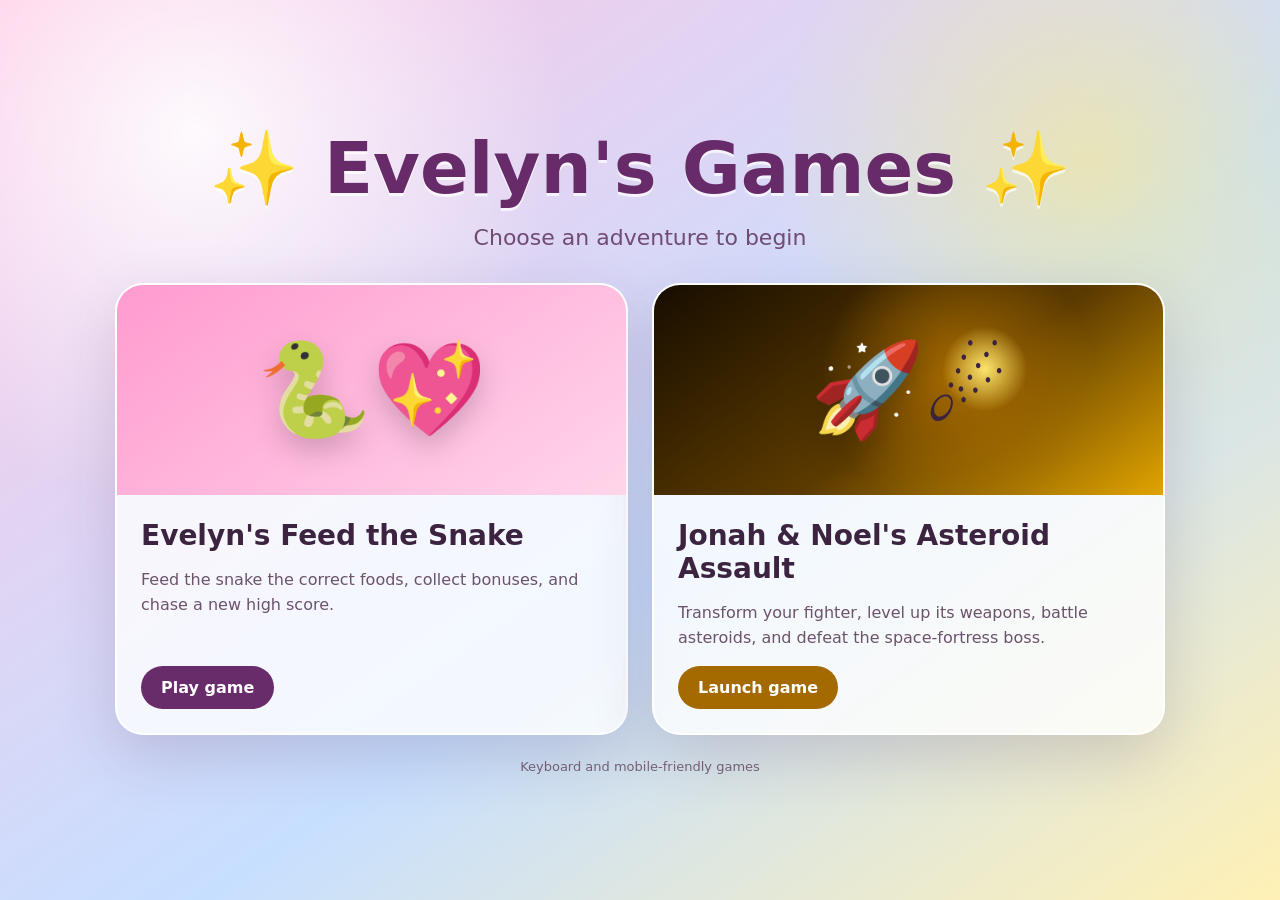
==== commit e20c4491: "Add files via upload" ====
--- a/index.html
+++ b/index.html
@@ -1,640 +1,66 @@
-<!DOCTYPE html>
+<!doctype html>
 <html lang="en">
 <head>
-<base href="./">
-<meta charset="UTF-8">
-<meta name="viewport" content="width=device-width,initial-scale=1,maximum-scale=1,user-scalable=no">
-<meta name="description" content="Jonah and Noel's Asteroid Assault Game — a transforming mecha space shooter.">
-<meta name="theme-color" content="#171006">
-<title>Jonah and Noel's Asteroid Assault Game</title>
+<meta charset="utf-8">
+<meta name="viewport" content="width=device-width,initial-scale=1">
+<title>Evelyn's Games</title>
+<meta name="description" content="Choose a game to play.">
+<meta name="theme-color" content="#ff8fc8">
 <style>
-html,body{margin:0;width:100%;height:100%;overflow:hidden;background:#090600;color:#fff;font-family:Arial,Helvetica,sans-serif;touch-action:none}
-canvas{display:block;width:100vw;height:100vh}
-#hint{position:fixed;left:16px;bottom:12px;padding:8px 11px;border:1px solid rgba(255,204,62,.35);border-radius:10px;background:rgba(10,7,0,.58);font-size:12px;color:#ffe8a3;backdrop-filter:blur(8px);pointer-events:none}
-#transformBtn{position:fixed;right:18px;bottom:18px;width:74px;height:74px;border-radius:50%;border:2px solid rgba(255,211,71,.85);background:rgba(12,8,0,.68);color:#ffe071;font-weight:900;font-size:12px;box-shadow:0 0 24px rgba(255,190,35,.35);touch-action:manipulation}
-#transformBtn:active{transform:scale(.95)}
-@media (min-width:900px){#transformBtn{opacity:.78}}
+:root{font-family:Inter,system-ui,-apple-system,BlinkMacSystemFont,"Segoe UI",sans-serif;color:#3c2440}
+*{box-sizing:border-box}
+body{margin:0;min-height:100vh;background:
+radial-gradient(circle at 15% 15%,rgba(255,255,255,.9),transparent 28%),
+radial-gradient(circle at 85% 18%,rgba(255,235,127,.55),transparent 24%),
+linear-gradient(145deg,#ffc7e5,#c7dfff 58%,#fff1b5);display:grid;place-items:center;padding:28px}
+main{width:min(1050px,100%)}
+header{text-align:center;margin-bottom:28px}
+h1{font-size:clamp(36px,7vw,72px);margin:0;color:#662b68;text-shadow:0 3px 0 rgba(255,255,255,.7)}
+.subtitle{font-size:clamp(16px,2.4vw,22px);margin:10px 0 0;color:#704b72}
+.games{display:grid;grid-template-columns:repeat(2,minmax(0,1fr));gap:24px}
+.card{display:flex;flex-direction:column;min-height:360px;border-radius:28px;overflow:hidden;text-decoration:none;color:inherit;background:rgba(255,255,255,.78);border:2px solid rgba(255,255,255,.9);box-shadow:0 22px 60px rgba(80,42,89,.18);transition:transform .18s ease,box-shadow .18s ease}
+.card:hover,.card:focus-visible{transform:translateY(-6px);box-shadow:0 28px 70px rgba(80,42,89,.28);outline:none}
+.art{height:210px;display:grid;place-items:center;font-size:92px;position:relative;overflow:hidden}
+.snake .art{background:linear-gradient(145deg,#ff9bcf,#ffd5ea)}
+.space .art{background:
+radial-gradient(circle at 65% 40%,#ffe86e,transparent 12%),
+radial-gradient(circle at 60% 45%,#a86c00,transparent 42%),
+linear-gradient(145deg,#170d00,#5c3b00 55%,#e1a400)}
+.art span{filter:drop-shadow(0 12px 14px rgba(0,0,0,.18));transform:translateZ(0)}
+.content{padding:24px;display:flex;flex-direction:column;flex:1}
+h2{margin:0;font-size:28px}
+p{line-height:1.55;color:#6b536c;flex:1}
+.play{align-self:flex-start;border-radius:999px;padding:12px 20px;background:#692c6b;color:#fff;font-weight:800}
+.space .play{background:#a46a00}
+footer{text-align:center;margin-top:24px;color:#745f75;font-size:13px}
+@media(max-width:720px){.games{grid-template-columns:1fr}.card{min-height:310px}.art{height:170px}}
 </style>
 </head>
 <body>
-<canvas id="game"></canvas>
-<div id="hint">Move: ↑ ↓ / W S / drag · Transform: Space / button</div>
-<button id="transformBtn" aria-label="Transform">MODE<br>SPACE</button>
-<script>
-(() => {
-const canvas=document.getElementById('game'),ctx=canvas.getContext('2d'),transformBtn=document.getElementById('transformBtn');
-let W=0,H=0,DPR=1,last=performance.now(),elapsed=0,state='playing',score=0,level=1;
-let playerLevel=1;
-const playerLevelThresholds=[0,750,2500];
-const playerLevelColors={
-  1:{main:'#67e8ff',soft:'rgba(103,232,255,.55)',name:'AZURE'},
-  2:{main:'#ffd95a',soft:'rgba(255,217,90,.55)',name:'GOLD'},
-  3:{main:'#ff5fe1',soft:'rgba(255,95,225,.55)',name:'MAGENTA'}
-};
-const keys={},bullets=[],enemyShots=[],particles=[],debris=[],powerups=[],missiles=[],blasts=[],bossMissiles=[],bossLasers=[],stars=[];
-const IMG={},sources={"nebula": "assets/nebula.png", "asteroid": "assets/asteroid.png", "missile": "assets/missile.png", "shield": "assets/shield.png", "robot": "assets/robot.png", "spaceship": "assets/spaceship.png", "hybrid": "assets/hybrid.png", "boss": "assets/boss.png"};
-let loaded=0;
-for(const [k,v] of Object.entries(sources)){const im=new Image();im.src=v;im.onload=()=>loaded++;IMG[k]=im;}
-
-const modes=['robot','spaceship','hybrid'];
-const modeNames={robot:'ROBOT',spaceship:'SPACESHIP',hybrid:'HYBRID'};
-const ship={
- x:130,y:300,speed:350,shield:3,maxShield:3,hitFlash:0,missileMode:0,
- fireTimer:0,missileTimer:0,mode:'hybrid',transforming:0,nextMode:null,
- blastTimer:5,invulnerable:0,shieldFlare:0,shieldAngle:0,shieldPulse:0
-};
-const asteroid={x:0,y:0,r:105,hp:20,maxHp:20,shootTimer:1.6,phase:0,dead:false,respawn:0};
-const boss={
-  active:false,defeated:false,x:0,y:0,r:175,hp:125,maxHp:125,
-  phase:1,entry:0,turretTimer:1.1,missileTimer:8,laserTimer:14,
-  laserCharge:0,laserY:0,shake:0,deathTimer:0,deathStage:0,deathPulse:0,coreFlash:0
-};
-
-function resize(){
- DPR=Math.max(1,Math.min(2,devicePixelRatio||1));W=innerWidth;H=innerHeight;
- canvas.width=W*DPR;canvas.height=H*DPR;ctx.setTransform(DPR,0,0,DPR,0,0);
- ship.x=Math.max(120,W*.14);ship.y=Math.min(H-90,Math.max(95,ship.y||H/2));
- asteroid.x=W-Math.max(145,W*.14);asteroid.y=H/2;
- stars.length=0;for(let i=0;i<Math.max(70,W*H/13000);i++)stars.push({x:Math.random()*W,y:Math.random()*H,r:.3+Math.random()*1.5,s:8+Math.random()*24,a:.2+Math.random()*.75});
-}
-addEventListener('resize',resize);resize();
-addEventListener('keydown',e=>{
- keys[e.key.toLowerCase()]=true;
- if(['arrowup','arrowdown',' '].includes(e.key.toLowerCase()))e.preventDefault();
- if(e.code==='Space'&&!e.repeat&&state==='playing')startTransform();
- else if(state!=='playing'&&(e.key==='Enter'||e.key===' '))restart();
-});
-addEventListener('keyup',e=>keys[e.key.toLowerCase()]=false);
-transformBtn.addEventListener('pointerdown',e=>{e.preventDefault();if(state==='playing')startTransform();else restart();});
-let drag=false;
-canvas.addEventListener('pointerdown',e=>{drag=true;if(state!=='playing')restart();ship.y=Math.max(75,Math.min(H-75,e.clientY));});
-canvas.addEventListener('pointermove',e=>{if(drag)ship.y=Math.max(75,Math.min(H-75,e.clientY));});
-addEventListener('pointerup',()=>drag=false);
-
-function startTransform(){
- if(ship.transforming>0)return;
- const i=modes.indexOf(ship.mode);
- ship.nextMode=modes[(i+1)%modes.length];
- ship.transforming=.5;
- ship.invulnerable=.5;
- burst(ship.x,ship.y,34,260,'#ffe06b');
-}
-function finishTransform(){
- ship.mode=ship.nextMode;ship.nextMode=null;
- if(ship.mode==='robot'){
-   // Robot mode expands shield capacity but never heals during transformation.
-   ship.maxShield=5;
-   ship.shield=Math.min(ship.shield,5);
- }else{
-   // Fighter and Hybrid have a three-shield capacity.
-   ship.maxShield=3;
-   ship.shield=Math.min(ship.shield,3);
- }
- ship.fireTimer=0;
- ship.blastTimer=5;
- transformBtn.innerHTML=`MODE<br>${modeNames[ship.mode]}`;
- burst(ship.x,ship.y,42,320,'#71e9ff');
-}
-function playerDamageMultiplier(){
- return playerLevel===1?1:playerLevel===2?1.5:2.25;
-}
-function updatePlayerLevel(){
- let next=score>=playerLevelThresholds[2]?3:score>=playerLevelThresholds[1]?2:1;
- if(next!==playerLevel){
-   playerLevel=next;
-   burst(ship.x,ship.y,70,380,playerLevelColors[playerLevel].main);
-   ship.invulnerable=Math.max(ship.invulnerable,1);
- }
-}
-function restart(){
- elapsed=0;score=0;level=1;playerLevel=1;state='playing';ship.shield=3;ship.maxShield=3;ship.hitFlash=0;ship.missileMode=0;
- ship.mode='hybrid';ship.transforming=0;ship.nextMode=null;ship.blastTimer=5;ship.shieldFlare=0;ship.shieldPulse=0;transformBtn.innerHTML='MODE<br>HYBRID';
- bullets.length=enemyShots.length=particles.length=debris.length=powerups.length=missiles.length=blasts.length=bossMissiles.length=bossLasers.length=0;
- boss.active=false;boss.defeated=false;boss.hp=boss.maxHp;boss.entry=0;boss.deathTimer=0;boss.deathStage=0;boss.deathPulse=0;boss.coreFlash=0;
- resetAsteroid();
-}
-function resetAsteroid(){
- if(level===5){startBoss();return;}
- boss.active=false;
- asteroid.maxHp=20+(level-1)*6;asteroid.hp=asteroid.maxHp;asteroid.r=Math.max(75,105-(level-1)*2);
- asteroid.dead=false;asteroid.shootTimer=Math.max(.75,1.8-level*.08);
-}
-function burst(x,y,n,s,c){for(let i=0;i<n;i++){const a=Math.random()*Math.PI*2,v=Math.random()*s;particles.push({x,y,vx:Math.cos(a)*v,vy:Math.sin(a)*v,life:.35+Math.random()*.75,max:1,size:1+Math.random()*4,c})}}
-function fire(){bullets.push({x:ship.x+64,y:ship.y-5,vx:760,r:4,damage:playerDamageMultiplier()});}
-function fireMissile(){missiles.push({x:ship.x+52,y:ship.y+(Math.random()>.5?-15:15),vx:430,vy:(Math.random()-.5)*80,life:4,damage:3*playerDamageMultiplier()});}
-function fireBlast(){
- blasts.push({x:ship.x+66,y:ship.y,vx:520,r:22,life:2.5,damage:6*playerDamageMultiplier()});
- burst(ship.x+80,ship.y,24,250,'#fff4a8');
-}
-
-function startBoss(){
-  boss.active=true;boss.defeated=false;boss.hp=boss.maxHp;boss.phase=1;boss.deathStage=0;boss.deathPulse=0;boss.coreFlash=0;
-  boss.x=W+boss.r;boss.y=H/2;boss.entry=2.4;
-  boss.turretTimer=1.2;boss.missileTimer=8;boss.laserTimer=13;boss.laserCharge=0;
-  asteroid.dead=true;enemyShots.length=0;
-}
-function bossHit(d,x,y){
-  if(!boss.active||boss.defeated)return;
-  const weak=Math.hypot(x-(boss.x-boss.r*.18),y-(boss.y-boss.r*.18))<boss.r*.34;
-  const dealt=weak?d*2:d;
-  boss.hp-=dealt;score+=dealt*12;updatePlayerLevel();
-  burst(x,y,12,280,weak?'#9ef8ff':'#ff9b4a');
-  const ratio=boss.hp/boss.maxHp;
-  boss.phase=ratio>.7?1:ratio>.4?2:ratio>.15?3:4;
-  boss.shake=Math.max(boss.shake,.12);
-  if(boss.hp<=0){
-    boss.hp=0;
-    boss.defeated=true;
-    boss.deathTimer=6.2;
-    boss.deathStage=1;
-    boss.deathPulse=0;
-    boss.coreFlash=0;
-    score+=5000;updatePlayerLevel();
-    enemyShots.length=0;
-    bossMissiles.length=0;
-    bossLasers.length=0;
-    boss.shake=.5;
-    burst(boss.x,boss.y,50,260,'#ffd36a');
-  }
-}
-function bossTurretFire(){
-  const shots=boss.phase>=3?2:1;
-  for(let j=0;j<shots;j++){
-    const oy=(Math.random()-.5)*boss.r*1.25;
-    const ox=-boss.r*.72;
-    const a=Math.atan2(ship.y-(boss.y+oy),ship.x-(boss.x+ox));
-    const sp=270+boss.phase*28;
-    enemyShots.push({x:boss.x+ox,y:boss.y+oy,vx:Math.cos(a)*sp,vy:Math.sin(a)*sp,r:7+boss.phase,rot:0,boss:true});
-  }
-}
-function bossMissileBarrage(){
-  const count=boss.phase>=3?4:3;
-  for(let i=0;i<count;i++){
-    const lane=i-(count-1)/2;
-    bossMissiles.push({
-      x:boss.x-boss.r*.66,
-      y:boss.y+lane*36,
-      vx:-120-Math.random()*30,
-      vy:lane*18+(Math.random()-.5)*30,
-      r:10,
-      life:9,
-      angle:Math.PI,
-      turnRate:2.4+Math.random()*.8,
-      wobble:Math.random()*Math.PI*2,
-      trail:[],
-      armed:false,
-      age:0
-    });
-  }
-}
-function chargeSuperlaser(){
-  boss.laserCharge=2.0;
-  boss.laserY=Math.max(90,Math.min(H-90,ship.y+(Math.random()-.5)*100));
-}
-function fireSuperlaser(){
-  bossLasers.push({y:boss.laserY,life:1.15,max:1.15,h:boss.phase>=4?58:44});
-  boss.shake=.35;
-}
-
-function enemyFire(){const a=Math.atan2(ship.y-asteroid.y,ship.x-asteroid.x),sp=220+level*14;enemyShots.push({x:asteroid.x-asteroid.r*.65,y:asteroid.y+(Math.random()-.5)*asteroid.r,vx:Math.cos(a)*sp,vy:Math.sin(a)*sp,r:10+Math.random()*5,rot:0});}
-function spawnPower(type){powerups.push({type,x:W+45,y:90+Math.random()*(H-180),vx:-120-Math.random()*50,vy:(Math.random()-.5)*150,r:27,t:0});}
-function asteroidHit(d,x,y){
- if(asteroid.dead)return;asteroid.hp-=d;score+=d*5;updatePlayerLevel();burst(x,y,13,270,'#ffd06b');
- if(asteroid.hp%5===0||asteroid.hp<=0)for(let i=0;i<(asteroid.hp<=0?7:2);i++)debris.push({x:asteroid.x+(Math.random()-.5)*asteroid.r,y:asteroid.y+(Math.random()-.5)*asteroid.r,vx:(Math.random()-.5)*280,vy:(Math.random()-.5)*280,r:7+Math.random()*18,life:2+Math.random()*1.5,rot:Math.random()*6,vr:(Math.random()-.5)*5});
- if(asteroid.hp<=0){asteroid.dead=true;asteroid.respawn=2.2;score+=100*level;updatePlayerLevel();burst(asteroid.x,asteroid.y,70,450,'#ff9b37');}
-}
-function shipHit(sourceX=ship.x+120,sourceY=ship.y){
- if(ship.hitFlash>0||ship.invulnerable>0)return;
- ship.shield--;
- ship.hitFlash=1.1;
- ship.shieldFlare=.72;
- ship.shieldPulse=0;
- ship.shieldAngle=Math.atan2(sourceY-ship.y,sourceX-ship.x);
- const impactX=ship.x+Math.cos(ship.shieldAngle)*58;
- const impactY=ship.y+Math.sin(ship.shieldAngle)*42;
- burst(impactX,impactY,30,320,'#70eaff');
- if(ship.shield<=0){state='gameover';burst(ship.x,ship.y,75,460,'#ff554f')}
-}
-function hit(a,b,r){const dx=a.x-b.x,dy=a.y-b.y;return dx*dx+dy*dy<(a.r+r)*(a.r+r)}
-function trim(a){for(let i=a.length-1;i>=0;i--)if(a[i].dead||a[i].life<=0)a.splice(i,1)}
-
-function update(dt){
- for(const s of stars){s.x-=s.s*dt;if(s.x<0){s.x=W;s.y=Math.random()*H}}
- for(const p of particles){p.x+=p.vx*dt;p.y+=p.vy*dt;p.vx*=.985;p.vy*=.985;p.life-=dt}trim(particles);
- for(const d of debris){d.x+=d.vx*dt;d.y+=d.vy*dt;d.rot+=d.vr*dt;d.life-=dt}trim(debris);
- if(state!=='playing')return;
- elapsed+=dt;ship.hitFlash=Math.max(0,ship.hitFlash-dt);ship.invulnerable=Math.max(0,ship.invulnerable-dt);ship.missileMode=Math.max(0,ship.missileMode-dt);ship.shieldFlare=Math.max(0,ship.shieldFlare-dt);ship.shieldPulse+=dt;
-
- if(ship.transforming>0){
-   ship.transforming-=dt;
-   if(ship.transforming<=0)finishTransform();
- } else {
-   const mv=((keys.arrowdown||keys.s)?1:0)-((keys.arrowup||keys.w)?1:0);
-   ship.y=Math.max(78,Math.min(H-78,ship.y+mv*ship.speed*dt));
-   ship.fireTimer-=dt;
-   const fireRate=ship.mode==='spaceship'?.25:.5;
-   if(ship.fireTimer<=0){fire();ship.fireTimer+=fireRate}
-   if(ship.mode==='hybrid'){
-     ship.blastTimer-=dt;
-     if(ship.blastTimer<=0){fireBlast();ship.blastTimer=5}
-   }
- }
- if(ship.missileMode>0){ship.missileTimer-=dt;if(ship.missileTimer<=0){fireMissile();ship.missileTimer=.72}}
- if(elapsed>=20&&elapsed<20.1&&!powerups.some(p=>p.type==='missile'))spawnPower('missile');
- if(elapsed>=10&&Math.floor(elapsed)%14===0&&Math.random()<dt*.9&&!powerups.some(p=>p.type==='shield'))spawnPower('shield');
-
- if(boss.active){
-   if(boss.entry>0){boss.entry-=dt;boss.x+=(W-boss.r*1.02-boss.x)*dt*1.8;}
-   boss.y=H/2+Math.sin(elapsed*.45)*Math.min(55,H*.08);
-   boss.shake=Math.max(0,boss.shake-dt);
-   if(!boss.defeated){
-     boss.turretTimer-=dt;
-     if(boss.turretTimer<=0){bossTurretFire();boss.turretTimer=Math.max(.28,1.35-boss.phase*.2)+Math.random()*.35;}
-     boss.missileTimer-=dt;
-     if(boss.phase>=2&&boss.missileTimer<=0){bossMissileBarrage();boss.missileTimer=Math.max(4.5,10-boss.phase);}
-     boss.laserTimer-=dt;
-     if(boss.laserCharge>0){
-       boss.laserCharge-=dt;
-       if(boss.laserCharge<=0)fireSuperlaser();
-     }else if(boss.laserTimer<=0){
-       chargeSuperlaser();boss.laserTimer=Math.max(8,16-boss.phase*1.7);
-     }
-   }else{
-     boss.deathTimer-=dt;
-     boss.deathPulse+=dt;
-     boss.coreFlash=Math.min(1,boss.coreFlash+dt*.7);
-     boss.shake=Math.max(boss.shake,.12);
-
-     const t=6.2-boss.deathTimer;
-     if(t<1.6){
-       boss.deathStage=1;
-       if(Math.random()<dt*16){
-         burst(
-           boss.x+(Math.random()-.5)*boss.r*1.25,
-           boss.y+(Math.random()-.5)*boss.r*1.25,
-           16,300,'#ff9b3e'
-         );
-       }
-     }else if(t<3.5){
-       boss.deathStage=2;
-       if(Math.random()<dt*26){
-         burst(
-           boss.x+(Math.random()-.5)*boss.r*1.45,
-           boss.y+(Math.random()-.5)*boss.r*1.45,
-           22,420,Math.random()>.45?'#ff6b2c':'#ffd36a'
-         );
-       }
-       if(Math.random()<dt*8){
-         debris.push({
-           x:boss.x+(Math.random()-.5)*boss.r*1.1,
-           y:boss.y+(Math.random()-.5)*boss.r*1.1,
-           vx:(Math.random()-.5)*340,
-           vy:(Math.random()-.5)*340,
-           r:12+Math.random()*30,
-           life:3+Math.random()*2,
-           rot:Math.random()*6,
-           vr:(Math.random()-.5)*7
-         });
-       }
-     }else{
-       boss.deathStage=3;
-       boss.shake=.8;
-       if(t<3.65){
-         burst(boss.x,boss.y,160,760,'#fff3b0');
-         burst(boss.x,boss.y,120,620,'#ff7a28');
-       }
-     }
-
-     if(boss.deathTimer<=0){
-       boss.active=false;
-       level=6;
-       ship.shield=ship.maxShield;
-       ship.missileMode=10;
-       resetAsteroid();
-     }
-   }
- }else if(!asteroid.dead){
-   asteroid.phase+=dt;asteroid.y=H/2+Math.sin(asteroid.phase*.7)*Math.min(105,H*.18);
-   asteroid.shootTimer-=dt;if(asteroid.shootTimer<=0){enemyFire();asteroid.shootTimer=Math.max(.7,1.9-level*.08)+Math.random()*.7}
- }else{
-   asteroid.respawn-=dt;if(asteroid.respawn<=0){level++;resetAsteroid()}
- }
-
- for(const b of bullets){b.x+=b.vx*dt;if(boss.active&&!boss.defeated&&hit(b,boss,boss.r*.88)){b.dead=true;bossHit(b.damage,b.x,b.y)}else if(!asteroid.dead&&hit(b,asteroid,asteroid.r*.78)){b.dead=true;asteroidHit(b.damage,b.x,b.y)}if(b.x>W+20)b.dead=true}trim(bullets);
- for(const q of blasts){q.x+=q.vx*dt;q.life-=dt;q.r+=18*dt;if(boss.active&&!boss.defeated&&hit(q,boss,boss.r*.9)){q.dead=true;bossHit(q.damage,q.x,q.y);burst(q.x,q.y,38,380,'#fff0a3')}else if(!asteroid.dead&&hit(q,asteroid,asteroid.r*.78)){q.dead=true;asteroidHit(q.damage,q.x,q.y);burst(q.x,q.y,38,380,'#fff0a3')}if(q.x>W+60)q.dead=true}trim(blasts);
- for(const m of missiles){if(!asteroid.dead){const a=Math.atan2(asteroid.y-m.y,asteroid.x-m.x);m.vx+=Math.cos(a)*420*dt;m.vy+=Math.sin(a)*420*dt}m.x+=m.vx*dt;m.y+=m.vy*dt;m.life-=dt;particles.push({x:m.x-8,y:m.y,vx:-80,vy:(Math.random()-.5)*35,life:.22,max:.22,size:2+Math.random()*2,c:'#ffcb59'});if(boss.active&&!boss.defeated&&hit({x:m.x,y:m.y,r:8},boss,boss.r*.9)){m.dead=true;bossHit(m.damage,m.x,m.y)}else if(!asteroid.dead&&hit({x:m.x,y:m.y,r:8},asteroid,asteroid.r*.82)){m.dead=true;asteroidHit(m.damage,m.x,m.y)}}trim(missiles);
-
- for(const e of enemyShots){e.x+=e.vx*dt;e.y+=e.vy*dt;e.rot+=dt*4;if(hit(e,ship,26)){e.dead=true;shipHit(e.x,e.y)}if(e.x<-30)e.dead=true}trim(enemyShots);
-
- for(const bm of bossMissiles){
-   bm.age+=dt;
-   bm.armed=bm.age>.45;
-   bm.wobble+=dt*6;
-
-   const desired=Math.atan2(ship.y-bm.y,ship.x-bm.x);
-   let diff=((desired-bm.angle+Math.PI*3)%(Math.PI*2))-Math.PI;
-   const maxTurn=bm.turnRate*dt;
-   diff=Math.max(-maxTurn,Math.min(maxTurn,diff));
-   bm.angle+=diff;
-
-   const thrust=bm.armed?240:95;
-   bm.vx+=Math.cos(bm.angle)*thrust*dt;
-   bm.vy+=Math.sin(bm.angle)*thrust*dt;
-   bm.vy+=Math.sin(bm.wobble)*10*dt;
-
-   const sp=Math.hypot(bm.vx,bm.vy);
-   const maxSp=bm.armed?360:210;
-   if(sp>maxSp){bm.vx=bm.vx/sp*maxSp;bm.vy=bm.vy/sp*maxSp}
-
-   bm.x+=bm.vx*dt;
-   bm.y+=bm.vy*dt;
-   bm.life-=dt;
-   bm.trail.push({x:bm.x-Math.cos(bm.angle)*14,y:bm.y-Math.sin(bm.angle)*14,life:.5});
-   if(bm.trail.length>18)bm.trail.shift();
-   for(const t of bm.trail)t.life-=dt;
-
-   if(hit(bm,ship,25)){bm.dead=true;shipHit(bm.x,bm.y);burst(bm.x,bm.y,24,320,'#ff7a32')}
-   if(bm.life<=0||bm.x<-60||bm.y<-80||bm.y>H+80)bm.dead=true;
- }trim(bossMissiles);
- for(const bl of bossLasers){
-   bl.life-=dt;
-   if(bl.life>0.15&&Math.abs(ship.y-bl.y)<bl.h*.5+22&&ship.x<W*.72)shipHit(W,bl.y);
- }trim(bossLasers);
-
- for(const p of powerups){p.t+=dt;p.x+=p.vx*dt;p.y+=p.vy*dt;p.vy+=Math.sin(p.t*2.7)*28*dt;if(p.y<70||p.y>H-70)p.vy*=-1;if(hit(p,ship,38)){p.dead=true;if(p.type==='missile')ship.missileMode=10;else ship.shield=Math.min(ship.maxShield,ship.shield+1);burst(p.x,p.y,30,320,p.type==='shield'?'#55dfff':'#ffd158')}if(p.x<-50)p.dead=true}trim(powerups);
-}
-
-function rr(x,y,w,h,r){ctx.beginPath();ctx.roundRect(x,y,w,h,r)}
-function drawBg(){
- if(loaded)ctx.drawImage(IMG.nebula,0,0,W,H);else{ctx.fillStyle='#291b00';ctx.fillRect(0,0,W,H)}
- ctx.fillStyle='rgba(12,7,0,.22)';ctx.fillRect(0,0,W,H);
- for(const s of stars){ctx.globalAlpha=s.a;ctx.fillStyle='#fff3bc';ctx.beginPath();ctx.arc(s.x,s.y,s.r,0,7);ctx.fill()}ctx.globalAlpha=1;
-}
-function drawHud(){
- ctx.save();rr(16,14,300,96,5);ctx.fillStyle='rgba(4,5,5,.72)';ctx.fill();ctx.strokeStyle='#ffc51c';ctx.lineWidth=2;ctx.stroke();
- ctx.font='800 11px Arial';ctx.fillStyle='#ffd95a';ctx.fillText("JONAH & NOEL'S ASTEROID ASSAULT",36,28);
- ctx.font='700 14px Arial';ctx.fillStyle='#9eeeff';ctx.fillText('SHIELD',36,49);
- const bw=165;rr(112,36,bw,17,4);ctx.fillStyle='rgba(255,255,255,.12)';ctx.fill();rr(112,36,bw*(ship.shield/ship.maxShield),17,4);ctx.fillStyle='#09c8f5';ctx.fill();
- ctx.fillStyle='#fff';ctx.font='700 18px Arial';ctx.fillText(`${ship.shield} / ${ship.maxShield}`,286,51);
- ctx.font='700 13px Arial';ctx.fillText('SCORE',36,84);ctx.textAlign='right';ctx.fillText(String(score).padStart(7,'0'),287,84);ctx.textAlign='left';
- if(boss.active){
-   const bw=Math.min(430,W*.42),bx=W-bw-22;
-   ctx.font='800 14px Arial';ctx.fillStyle='#ff694f';ctx.fillText('BOSS: ASTEROID DESTROYER',bx,35);
-   ctx.textAlign='right';ctx.fillStyle='#fff';ctx.fillText(`${Math.ceil(boss.hp)} / ${boss.maxHp}`,bx+bw,35);ctx.textAlign='left';
-   rr(bx,46,bw,15,5);ctx.fillStyle='rgba(0,0,0,.72)';ctx.fill();
-   rr(bx,46,bw*Math.max(0,boss.hp/boss.maxHp),15,5);
-   const bg=ctx.createLinearGradient(bx,0,bx+bw,0);bg.addColorStop(0,'#ffb033');bg.addColorStop(.55,'#ff573d');bg.addColorStop(1,'#d31919');ctx.fillStyle=bg;ctx.fill();
-   ctx.textAlign='center';ctx.font='900 13px Arial';ctx.fillStyle='#ff5f43';ctx.fillText(`BOSS PHASE ${boss.phase}`,bx+bw/2,80);ctx.textAlign='left';
- }else{
- const barW=Math.min(240,W*.25),bx=W-barW-22;ctx.font='700 14px Arial';ctx.fillText('ASTEROID',bx,38);ctx.textAlign='right';ctx.fillText(`${Math.max(0,asteroid.hp)} / ${asteroid.maxHp}`,bx+barW,38);ctx.textAlign='left';
- rr(bx,47,barW,13,4);ctx.fillStyle='rgba(0,0,0,.6)';ctx.fill();rr(bx,47,barW*(asteroid.dead?0:asteroid.hp/asteroid.maxHp),13,4);ctx.fillStyle='#e42b21';ctx.fill();}
- ctx.textAlign='center';ctx.font='700 18px Arial';ctx.fillStyle='#fff';ctx.fillText(boss.active?'BOSS LEVEL':`LEVEL ${level}`,W/2,28);ctx.font='700 22px Arial';ctx.fillText(modeNames[ship.mode],W/2,53);
- ctx.font='600 12px Arial';ctx.fillStyle='#ffe077';
- const perk=ship.mode==='robot'?'5-SHIELD CAPACITY':ship.mode==='spaceship'?'0.25s RAPID FIRE':`BLAST IN ${Math.max(0,ship.blastTimer).toFixed(1)}s`;
- ctx.fillText(perk,W/2,72);
- const pc=playerLevelColors[playerLevel];
- ctx.font='900 13px Arial';ctx.fillStyle=pc.main;ctx.shadowBlur=10;ctx.shadowColor=pc.main;
- ctx.fillText(`PLAYER LV.${playerLevel} · ${pc.name} · ${playerDamageMultiplier().toFixed(2)}× ATTACK`,W/2,92);
- ctx.shadowBlur=0;
- if(playerLevel<3){
-   const current=playerLevelThresholds[playerLevel-1],target=playerLevelThresholds[playerLevel];
-   const progress=Math.max(0,Math.min(1,(score-current)/(target-current)));
-   const pw=180,px=W/2-pw/2,py=100;
-   rr(px,py,pw,7,4);ctx.fillStyle='rgba(255,255,255,.13)';ctx.fill();
-   rr(px,py,pw*progress,7,4);ctx.fillStyle=pc.main;ctx.fill();
- }
- if(ship.missileMode>0){rr(W/2-180,H-58,360,38,8);ctx.fillStyle='rgba(18,12,0,.75)';ctx.fill();ctx.strokeStyle='#ffc51c';ctx.stroke();ctx.font='700 16px Arial';ctx.fillStyle='#ffd24d';ctx.fillText(`🚀 MISSILE MODE    ${ship.missileMode.toFixed(1)}s`,W/2,H-33)}
- ctx.restore();
-}
-function drawShip(){
- ctx.save();ctx.translate(ship.x,ship.y);
- if(ship.hitFlash>0&&Math.floor(ship.hitFlash*14)%2===0)ctx.globalAlpha=.35;
- let mode=ship.mode,progress=0;
- if(ship.transforming>0){
-   progress=1-ship.transforming/.5;
-   mode=progress<.5?ship.mode:ship.nextMode;
-   const pulse=1+Math.sin(progress*Math.PI)*.25;
-   ctx.scale(pulse,pulse);
-   ctx.rotate(Math.sin(progress*Math.PI*4)*.08);
-   ctx.globalAlpha=.55+.45*Math.abs(Math.cos(progress*Math.PI));
-   ctx.shadowBlur=34;ctx.shadowColor=playerLevelColors[playerLevel].main;
- }
- const dimensions={
-   robot:[Math.min(143,W*.1275),Math.min(143,H*.2175)],
-   spaceship:[Math.min(233,W*.2025),Math.min(70,H*.1125)],
-   hybrid:[Math.min(199,W*.1725),Math.min(105,H*.165)]
- };
- const [w,h]=dimensions[mode];ctx.drawImage(IMG[mode],-w*.48,-h*.48,w,h);
- ctx.shadowBlur=0;
- if(ship.shieldFlare>0){
-   const life=ship.shieldFlare/.72;
-   const rx=w*.53,ry=Math.max(h*.48,48);
-
-   ctx.save();
-   ctx.rotate(ship.shieldAngle);
-   ctx.shadowBlur=30*life;
-   ctx.shadowColor='#6cecff';
-   const glow=ctx.createRadialGradient(rx*.58,0,1,rx*.58,0,ry);
-   glow.addColorStop(0,`rgba(240,255,255,${.95*life})`);
-   glow.addColorStop(.18,`rgba(91,232,255,${.76*life})`);
-   glow.addColorStop(1,'rgba(24,102,255,0)');
-   ctx.fillStyle=glow;
-   ctx.beginPath();
-   ctx.ellipse(rx*.5,0,ry*.65,ry*.95,0,-Math.PI*.62,Math.PI*.62);
-   ctx.fill();
-   ctx.restore();
-
-   ctx.save();
-   ctx.lineCap='round';
-   for(let i=0;i<4;i++){
-     const spread=.18+i*.105+(1-life)*.2;
-     ctx.strokeStyle=`rgba(${105+i*35},${215+i*10},255,${(.82-i*.15)*life})`;
-     ctx.lineWidth=3-i*.48;
-     ctx.shadowBlur=18;
-     ctx.shadowColor='#69eaff';
-     ctx.beginPath();
-     ctx.ellipse(0,0,rx*(1+i*.035),ry*(1+i*.04),0,ship.shieldAngle-spread,ship.shieldAngle+spread);
-     ctx.stroke();
-   }
-   ctx.restore();
-
-   ctx.save();
-   ctx.globalAlpha=.14*life;
-   ctx.strokeStyle='#c9fbff';
-   ctx.lineWidth=1.2;
-   ctx.beginPath();
-   ctx.ellipse(0,0,rx,ry,0,0,Math.PI*2);
-   ctx.stroke();
-   ctx.restore();
- }
- ctx.restore();
-}
-
-function drawBoss(){
- if(!boss.active)return;
- ctx.save();
- const sx=boss.shake>0?(Math.random()-.5)*boss.shake*35:0,sy=boss.shake>0?(Math.random()-.5)*boss.shake*35:0;
- ctx.translate(boss.x+sx,boss.y+sy);
- const s=boss.r*2.2;
- ctx.globalAlpha=boss.defeated?Math.max(0,.9-(6.2-boss.deathTimer)*.08):1;
- ctx.drawImage(IMG.boss,-s/2,-s/2,s,s);
-
- if(boss.defeated){
-   const t=6.2-boss.deathTimer;
-
-   ctx.save();
-   ctx.globalCompositeOperation='screen';
-   const coreR=28+t*18;
-   const core=ctx.createRadialGradient(0,0,2,0,0,coreR);
-   core.addColorStop(0,`rgba(255,255,255,${Math.min(1,.45+t*.16)})`);
-   core.addColorStop(.25,'rgba(255,230,140,.95)');
-   core.addColorStop(.6,'rgba(255,90,30,.45)');
-   core.addColorStop(1,'rgba(255,50,10,0)');
-   ctx.fillStyle=core;
-   ctx.beginPath();ctx.arc(0,0,coreR,0,Math.PI*2);ctx.fill();
-
-   if(boss.deathStage>=2){
-     ctx.strokeStyle=`rgba(255,176,70,${Math.max(0,.85-(t-1.6)*.18)})`;
-     ctx.lineWidth=3;
-     for(let i=0;i<12;i++){
-       const a=i/12*Math.PI*2+Math.sin(i*2.1)*.12;
-       ctx.beginPath();
-       ctx.moveTo(Math.cos(a)*18,Math.sin(a)*18);
-       ctx.lineTo(Math.cos(a+.12)*boss.r*(.45+.35*Math.random()),Math.sin(a+.12)*boss.r*(.45+.35*Math.random()));
-       ctx.stroke();
-     }
-   }
-   ctx.restore();
- }
-
- if(boss.laserCharge>0){
-   const p=1-boss.laserCharge/2;
-   ctx.strokeStyle=`rgba(255,40,30,${.25+.65*p})`;ctx.lineWidth=3+8*p;
-   ctx.beginPath();ctx.moveTo(-boss.r*.1,-boss.r*.18);ctx.lineTo(-W,boss.laserY-boss.y);ctx.stroke();
-   ctx.fillStyle='#fff';ctx.shadowBlur=30;ctx.shadowColor='#ff2d20';ctx.beginPath();ctx.arc(-boss.r*.1,-boss.r*.18,8+13*p,0,7);ctx.fill();
- }
- ctx.restore();
- if(boss.laserCharge>0){
-   ctx.save();ctx.textAlign='center';ctx.font='900 18px Arial';ctx.fillStyle='#ff4e3a';ctx.shadowBlur=12;ctx.shadowColor='#ff1d12';
-   ctx.fillText(`SUPERLASER CHARGING ${boss.laserCharge.toFixed(1)}s`,W/2,105);ctx.restore();
- }
-
- if(boss.defeated){
-   const t=6.2-boss.deathTimer;
-   if(t>3.45){
-     const p=Math.min(1,(t-3.45)/1.5);
-     ctx.save();
-     ctx.globalCompositeOperation='screen';
-     ctx.strokeStyle=`rgba(255,240,190,${1-p})`;
-     ctx.lineWidth=10*(1-p)+2;
-     ctx.shadowBlur=35;
-     ctx.shadowColor='#fff2ba';
-     ctx.beginPath();
-     ctx.arc(boss.x,boss.y,40+p*Math.max(W,H)*.72,0,Math.PI*2);
-     ctx.stroke();
-
-     const flash=Math.max(0,1-p*1.25);
-     if(flash>0){
-       ctx.fillStyle=`rgba(255,245,210,${flash*.82})`;
-       ctx.fillRect(0,0,W,H);
-     }
-     ctx.restore();
-   }
- }
-}
-
-function drawAsteroid(){
- if(asteroid.dead)return;ctx.save();ctx.translate(asteroid.x,asteroid.y);ctx.rotate(asteroid.phase*.05);const ratio=Math.max(.68,asteroid.hp/asteroid.maxHp),s=asteroid.r*2.35*ratio;ctx.drawImage(IMG.asteroid,-s/2,-s/2,s,s);
- const cracks=Math.floor((1-asteroid.hp/asteroid.maxHp)*7);ctx.strokeStyle='#ff8c35';ctx.lineWidth=2;for(let i=0;i<cracks;i++){const a=i*1.4;ctx.beginPath();ctx.moveTo(Math.cos(a)*20,Math.sin(a)*20);ctx.lineTo(Math.cos(a+.2)*asteroid.r*.7,Math.sin(a+.2)*asteroid.r*.7);ctx.stroke()}ctx.restore();
-}
-function drawObjects(){
- for(const b of bullets){const g=ctx.createLinearGradient(b.x-24,b.y,b.x+8,b.y);g.addColorStop(0,'rgba(255,217,72,0)');g.addColorStop(1,playerLevelColors[playerLevel].main);ctx.strokeStyle=g;ctx.lineWidth=5;ctx.beginPath();ctx.moveTo(b.x-22,b.y);ctx.lineTo(b.x+5,b.y);ctx.stroke()}
- for(const q of blasts){ctx.save();ctx.shadowBlur=28;ctx.shadowColor=playerLevelColors[playerLevel].main;const g=ctx.createRadialGradient(q.x,q.y,2,q.x,q.y,q.r);g.addColorStop(0,'#ffffff');g.addColorStop(.4,playerLevelColors[playerLevel].main);g.addColorStop(1,'rgba(255,174,40,0)');ctx.fillStyle=g;ctx.beginPath();ctx.arc(q.x,q.y,q.r,0,7);ctx.fill();ctx.restore()}
-
- for(const bm of bossMissiles){
-   ctx.save();
-   for(let i=0;i<bm.trail.length;i++){
-     const t=bm.trail[i];
-     if(t.life<=0)continue;
-     const a=Math.max(0,t.life/.5);
-     ctx.globalAlpha=a*.65;
-     ctx.fillStyle=i%2?'#ff8b36':'#ffd47a';
-     ctx.beginPath();
-     ctx.arc(t.x,t.y,2+4*a,0,Math.PI*2);
-     ctx.fill();
-   }
-   ctx.globalAlpha=1;
-   ctx.translate(bm.x,bm.y);
-   ctx.rotate(bm.angle);
-
-   ctx.shadowBlur=16;
-   ctx.shadowColor='#ff4b1f';
-   ctx.fillStyle='#ff6b2d';
-   ctx.beginPath();
-   ctx.moveTo(-18,0);
-   ctx.lineTo(-27,-4);
-   ctx.lineTo(-24,0);
-   ctx.lineTo(-27,4);
-   ctx.closePath();
-   ctx.fill();
-
-   ctx.shadowBlur=0;
-   const body=ctx.createLinearGradient(-15,-6,15,6);
-   body.addColorStop(0,'#3c4653');
-   body.addColorStop(.45,'#cfd6dd');
-   body.addColorStop(.75,'#6f7985');
-   body.addColorStop(1,'#1b222b');
-   ctx.fillStyle=body;
-   ctx.beginPath();
-   ctx.moveTo(17,0);
-   ctx.lineTo(10,-5);
-   ctx.lineTo(-13,-5);
-   ctx.lineTo(-18,-2);
-   ctx.lineTo(-18,2);
-   ctx.lineTo(-13,5);
-   ctx.lineTo(10,5);
-   ctx.closePath();
-   ctx.fill();
-
-   ctx.fillStyle='#d9dde2';
-   ctx.beginPath();
-   ctx.moveTo(-5,-5);ctx.lineTo(-12,-11);ctx.lineTo(2,-5);ctx.closePath();ctx.fill();
-   ctx.beginPath();
-   ctx.moveTo(-5,5);ctx.lineTo(-12,11);ctx.lineTo(2,5);ctx.closePath();ctx.fill();
-
-   ctx.fillStyle='#df2f26';
-   ctx.fillRect(-8,-2,7,4);
-   ctx.strokeStyle='rgba(255,255,255,.55)';
-   ctx.lineWidth=1;
-   ctx.beginPath();
-   ctx.moveTo(13,0);ctx.lineTo(-13,0);ctx.stroke();
-   ctx.restore();
- }
- for(const bl of bossLasers){
-   const a=Math.max(0,bl.life/bl.max);ctx.save();ctx.globalAlpha=Math.min(1,a*2);
-   const g=ctx.createLinearGradient(0,bl.y,W,bl.y);g.addColorStop(0,'rgba(255,35,20,.2)');g.addColorStop(.7,'#ff3a24');g.addColorStop(1,'#fff');
-   ctx.fillStyle=g;ctx.shadowBlur=24;ctx.shadowColor='#ff2a18';ctx.fillRect(0,bl.y-bl.h/2,W,bl.h);ctx.restore();
- }
-
- for(const e of enemyShots){ctx.save();ctx.translate(e.x,e.y);ctx.rotate(e.rot);ctx.fillStyle='#6b492a';ctx.beginPath();for(let i=0;i<9;i++){const a=i/9*Math.PI*2,r=e.r*(.8+Math.sin(i*3)*.18);i?ctx.lineTo(Math.cos(a)*r,Math.sin(a)*r):ctx.moveTo(Math.cos(a)*r,Math.sin(a)*r)}ctx.closePath();ctx.fill();ctx.strokeStyle='#bd7d38';ctx.stroke();ctx.restore()}
- for(const m of missiles){ctx.save();ctx.translate(m.x,m.y);ctx.rotate(Math.atan2(m.vy,m.vx));ctx.fillStyle='#fff2b0';ctx.beginPath();ctx.moveTo(12,0);ctx.lineTo(-8,-5);ctx.lineTo(-4,0);ctx.lineTo(-8,5);ctx.closePath();ctx.fill();ctx.restore()}
-
- for(const p of powerups){ctx.save();ctx.translate(p.x,p.y);const pulse=1+Math.sin(p.t*5)*.07,s=p.r*2.7*pulse;ctx.shadowBlur=22;ctx.shadowColor=p.type==='shield'?'#36cfff':'#ffc62a';ctx.drawImage(IMG[p.type],-s/2,-s/2,s,s);ctx.restore()}
- for(const d of debris){ctx.save();ctx.translate(d.x,d.y);ctx.rotate(d.rot);ctx.fillStyle='#423226';ctx.beginPath();for(let i=0;i<8;i++){const a=i/8*Math.PI*2,r=d.r*(.75+Math.random()*.2);i?ctx.lineTo(Math.cos(a)*r,Math.sin(a)*r):ctx.moveTo(Math.cos(a)*r,Math.sin(a)*r)}ctx.closePath();ctx.fill();ctx.restore()}
- for(const p of particles){ctx.globalAlpha=Math.max(0,p.life/p.max);ctx.fillStyle=p.c;ctx.beginPath();ctx.arc(p.x,p.y,p.size,0,7);ctx.fill()}ctx.globalAlpha=1;
-}
-function drawTransformOverlay(){
- if(ship.transforming<=0)return;
- const p=1-ship.transforming/.5;
- ctx.save();ctx.textAlign='center';ctx.font='900 18px Arial';ctx.fillStyle='#fff0a1';ctx.shadowBlur=16;ctx.shadowColor='#ffc928';
- ctx.fillText(`TRANSFORMING → ${modeNames[ship.nextMode]}`,W/2,H*.2);
- ctx.strokeStyle='rgba(255,221,91,.35)';ctx.lineWidth=4;ctx.beginPath();ctx.arc(ship.x,ship.y,55+p*55,0,Math.PI*2);ctx.stroke();ctx.restore();
-}
-function gameOver(){ctx.fillStyle='rgba(5,3,0,.72)';ctx.fillRect(0,0,W,H);ctx.textAlign='center';ctx.fillStyle='#fff';ctx.font='900 54px Arial';ctx.fillText('MISSION FAILED',W/2,H/2-20);ctx.font='700 18px Arial';ctx.fillStyle='#ffd04a';ctx.fillText(`Score ${score} · Player Level ${playerLevel} · Tap or press Enter to restart`,W/2,H/2+24);ctx.textAlign='left'}
-function loop(now){const dt=Math.min(.033,(now-last)/1000);last=now;update(dt);drawBg();drawHud();drawObjects();drawAsteroid();drawBoss();drawShip();drawTransformOverlay();if(state==='gameover')gameOver();requestAnimationFrame(loop)}
-transformBtn.innerHTML='MODE<br>HYBRID';
-requestAnimationFrame(loop);
-})();
-</script>
+<main>
+<header>
+<h1>✨ Evelyn's Games ✨</h1>
+<p class="subtitle">Choose an adventure to begin</p>
+</header>
+<section class="games" aria-label="Available games">
+<a class="card snake" href="games/feed-the-snake/">
+<div class="art"><span>🐍💖</span></div>
+<div class="content">
+<h2>Evelyn's Feed the Snake</h2>
+<p>Feed the snake the correct foods, collect bonuses, and chase a new high score.</p>
+<span class="play">Play game</span>
+</div>
+</a>
+<a class="card space" href="games/asteroid-assault/">
+<div class="art"><span>🚀☄️</span></div>
+<div class="content">
+<h2>Jonah &amp; Noel's Asteroid Assault</h2>
+<p>Transform your fighter, level up its weapons, battle asteroids, and defeat the space-fortress boss.</p>
+<span class="play">Launch game</span>
+</div>
+</a>
+</section>
+<footer>Keyboard and mobile-friendly games</footer>
+</main>
 </body>
-</html>+</html>
